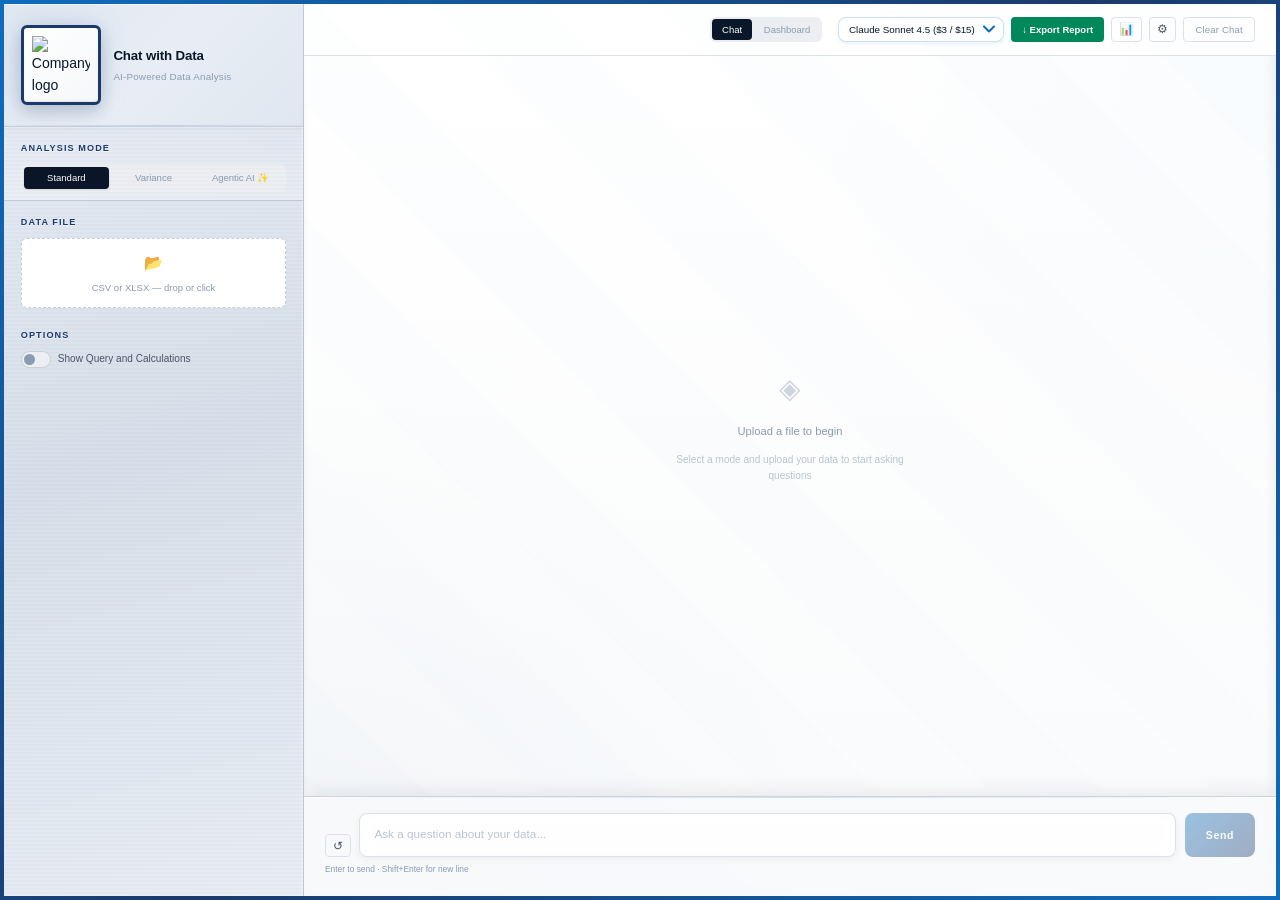
==== dotnet-app/wwwroot/index.html @ fff3686d "Increase chat font size for better readability - Chat text (questions & answers): 0.84rem → 1.0rem (" ====
<!DOCTYPE html>
<html lang="en">
<head>
  <meta charset="UTF-8"/>
  <meta name="viewport" content="width=device-width, initial-scale=1.0"/>
  <title>Chat with Data — .NET</title>
  <!-- All assets self-hosted: the browser makes NO third-party requests. -->
  <link href="/fonts/fonts.css" rel="stylesheet">
  <script src="/js/chart.umd.min.js"></script>
  <style>
    *, *::before, *::after { box-sizing: border-box; margin: 0; padding: 0; }

    :root {
      --bg:        #FFFFFF;
      --bg2:       #F5F6F8;
      --bg3:       #ECEEF2;
      --border:    #DDE1E9;
      --border2:   #C8CED8;
      --navy:      #0A1628;
      --navy-mid:  #1B3A6B;
      --navy-light:#E8EDF5;
      --silver:    #8A9BB0;
      --silver-lt: #B8C4D0;
      --text:      #0A1628;
      --text2:     #4A5568;
      --text3:     #8A9BB0;
      --success:   #00875A;
      --error:     #C0392B;
      --warn:      #D97706;
      --inter:     'Inter', sans-serif;
      --mono:      'IBM Plex Mono', monospace;
      --shadow:    0 1px 3px rgba(10,22,40,0.08), 0 1px 2px rgba(10,22,40,0.04);
      --shadow-md: 0 4px 12px rgba(10,22,40,0.10), 0 2px 4px rgba(10,22,40,0.06);
    }

    html, body {
      height: 100%;
      background:
        radial-gradient(ellipse at top, rgba(15,108,189,0.03) 0%, transparent 50%),
        radial-gradient(ellipse at bottom, rgba(27,58,107,0.04) 0%, transparent 50%),
        linear-gradient(180deg, #FAFBFC 0%, #F5F7FA 50%, #FAFBFC 100%);
      color: var(--text);
      font-family: var(--inter);
      font-size: 14px;
      line-height: 1.6;
      -webkit-font-smoothing: antialiased;
    }

    /* ── Layout ── */
    .layout {
      display: grid;
      grid-template-columns: 300px 1fr;
      height: 100vh;
      overflow: hidden;
      /* Option A: Blue gradient border */
      border: 4px solid;
      border-image: linear-gradient(135deg, #0F6CBD, #1B3A6B, #0F6CBD) 1;
      box-shadow: 0 8px 24px rgba(10,22,40,0.15), 0 0 40px rgba(15,108,189,0.08);
    }

    /* ── Sidebar ── */
    .sidebar {
      background: linear-gradient(165deg, #E8EDF5 0%, #D6DFE9 50%, #E8EDF5 100%);
      border-right: 1px solid rgba(27,58,107,0.2);
      display: flex;
      flex-direction: column;
      overflow: hidden;
      box-shadow:
        inset -1px 0 2px rgba(255,255,255,0.5),
        2px 0 8px rgba(10,22,40,0.06),
        1px 0 4px rgba(27,58,107,0.04);
      position: relative;
    }
    .sidebar::before {
      content: '';
      position: absolute;
      top: 0;
      left: 0;
      right: 0;
      bottom: 0;
      background:
        repeating-linear-gradient(
          0deg,
          transparent,
          transparent 2px,
          rgba(10,22,40,0.015) 2px,
          rgba(10,22,40,0.015) 4px
        );
      pointer-events: none;
    }

    /* Logo zone */
    .logo-zone {
      padding: 1.5rem 1.2rem;
      border-bottom: 1px solid rgba(27,58,107,0.15);
      display: flex;
      align-items: center;
      gap: 0.9rem;
      flex-shrink: 0;
      background: linear-gradient(135deg, #DFE7F0 0%, #E8EDF5 50%, #DFE7F0 100%);
      box-shadow:
        inset 0 1px 1px rgba(255,255,255,0.6),
        inset 0 -1px 2px rgba(10,22,40,0.04),
        0 1px 4px rgba(10,22,40,0.05);
      position: relative;
    }
    .logo-zone::after {
      content: '';
      position: absolute;
      bottom: 0;
      left: 0;
      right: 0;
      height: 1px;
      background: linear-gradient(90deg, transparent, rgba(15,108,189,0.15) 50%, transparent);
    }
    .logo-container {
      width: 80px;
      height: 80px;
      border-radius: 6px;
      border: 3px solid var(--navy-mid);
      background: linear-gradient(135deg, #FFFFFF 0%, #F5F7FA 100%);
      overflow: hidden;
      position: relative;
      flex-shrink: 0;
      display: flex;
      align-items: center;
      justify-content: center;
      box-shadow:
        0 6px 16px rgba(10,22,40,0.18),
        0 0 30px rgba(15,108,189,0.12),
        inset 0 1px 2px rgba(255,255,255,0.8),
        inset 0 -1px 2px rgba(10,22,40,0.1);
    }
    .logo-container img { width: 100%; height: 100%; object-fit: contain; display: block; padding: 8px; }
    .app-name { font-size: 0.95rem; font-weight: 700; color: var(--navy); letter-spacing: -0.01em; }
    .app-tagline { font-size: 0.70rem; color: var(--silver); font-weight: 500; margin-top: 0.15rem; letter-spacing: 0.02em; }

    /* Mode switcher */
    .mode-section {
      padding: 1rem 1.2rem 0.6rem;
      border-bottom: 1px solid rgba(27,58,107,0.15);
      flex-shrink: 0;
      background: linear-gradient(to bottom, transparent, rgba(255,255,255,0.3));
      box-shadow: inset 0 1px 0 rgba(255,255,255,0.4);
    }
    .section-label {
      font-size: 0.65rem;
      font-weight: 700;
      letter-spacing: 0.12em;
      text-transform: uppercase;
      color: var(--navy-mid);
      margin-bottom: 0.6rem;
      text-shadow: 0 1px 1px rgba(255,255,255,0.8);
    }
    .mode-tabs { display: flex; background: var(--bg3); border-radius: 6px; padding: 3px; gap: 2px; }
    .mode-tab { flex: 1; padding: 0.38rem 0.4rem; border: none; border-radius: 4px; background: transparent; font-family: var(--inter); font-size: 0.68rem; font-weight: 500; color: var(--silver); cursor: pointer; transition: all 0.15s; text-align: center; white-space: nowrap; }
    .mode-tab.active { background: var(--navy); color: #fff; box-shadow: var(--shadow); }
    .mode-tab:hover:not(.active) { color: var(--text2); background: var(--border); }

    /* Sidebar body */
    .sidebar-body { flex: 1; overflow-y: auto; padding: 1rem 1.2rem; }
    .sidebar-section { margin-bottom: 1.4rem; }

    /* Upload zones */
    .upload-slot { margin-bottom: 0.8rem; }
    .slot-label {
      font-size: 0.70rem;
      font-weight: 700;
      color: var(--navy);
      margin-bottom: 0.35rem;
      display: flex;
      align-items: center;
      justify-content: space-between;
      text-shadow: 0 1px 1px rgba(255,255,255,0.6);
    }
    .slot-badge { font-size: 0.6rem; font-weight: 500; padding: 0.1rem 0.45rem; border-radius: 3px; background: var(--success); color: #fff; }
    .slot-badge.empty { background: var(--bg3); color: var(--silver); }

    .upload-zone { border: 1.5px dashed var(--border2); border-radius: 6px; padding: 0.9rem; text-align: center; cursor: pointer; transition: border-color 0.2s, background 0.2s; position: relative; background: var(--bg); }
    .upload-zone:hover, .upload-zone.drag-over { border-color: var(--navy-mid); background: var(--navy-light); }
    .upload-zone input[type="file"] { position: absolute; inset: 0; opacity: 0; cursor: pointer; width: 100%; height: 100%; }
    .upload-icon { font-size: 1.1rem; margin-bottom: 0.25rem; }
    .upload-text { font-size: 0.68rem; color: var(--silver); font-weight: 500; }
    .upload-status { font-size: 0.68rem; padding: 0.3rem 0.6rem; border-radius: 4px; margin-top: 0.4rem; display: none; font-weight: 500; }
    .upload-status.ok  { color: var(--success); background: rgba(0,135,90,0.08); display: block; }
    .upload-status.err { color: var(--error);   background: rgba(192,57,43,0.08); display: block; }
    .upload-status.warn { color: var(--warn);   background: rgba(217,119,6,0.08); display: block; }

    /* Label input for variance */
    .label-input { width: 100%; border: 1px solid var(--border); border-radius: 4px; padding: 0.35rem 0.6rem; font-family: var(--inter); font-size: 0.75rem; color: var(--text); background: var(--bg); outline: none; margin-bottom: 0.4rem; transition: border-color 0.15s; }
    .label-input:focus { border-color: var(--navy-mid); }

    /* Schema preview (expandable) */
    .schema-preview { margin-bottom: 0.5rem; border: 1px solid var(--border); border-radius: 4px; background: var(--bg); }
    .schema-summary { padding: 0.5rem; cursor: pointer; font-size: 0.72rem; color: var(--text2); font-weight: 500; user-select: none; }
    .schema-summary:hover { background: var(--bg2); }
    .schema-content { padding: 0.5rem; border-top: 1px solid var(--border); font-family: var(--mono); font-size: 0.65rem; color: var(--text2); max-height: 150px; overflow-y: auto; }
    .schema-content div { padding: 0.2rem 0; }

    /* Join suggestions */
    .join-suggestion { background: var(--bg); border: 1px solid var(--border); border-radius: 6px; padding: 0.6rem; margin-bottom: 0.5rem; font-size: 0.72rem; }
    .join-suggestion-title { font-weight: 500; color: var(--text); margin-bottom: 0.3rem; }
    .join-suggestion-details { color: var(--text2); font-size: 0.68rem; margin-bottom: 0.5rem; font-family: var(--mono); }
    .join-suggestion-actions { display: flex; gap: 0.5rem; }
    .btn-accept-join, .btn-reject-join { padding: 0.3rem 0.6rem; border-radius: 4px; font-size: 0.68rem; cursor: pointer; border: 1px solid; transition: all 0.15s; }
    .btn-accept-join { background: rgba(0,135,90,0.08); color: var(--success); border-color: var(--success); }
    .btn-accept-join:hover { background: rgba(0,135,90,0.15); }
    .btn-reject-join { background: rgba(100,100,100,0.08); color: var(--text2); border-color: var(--border2); }
    .btn-reject-join:hover { background: rgba(100,100,100,0.15); }

    /* Comparison Configuration Panel */
    .comparison-config { background: var(--bg2); border: 1px solid var(--border); border-radius: 6px; padding: 0; margin-top: 0.5rem; }
    .config-header { padding: 0.7rem; cursor: pointer; font-weight: 500; user-select: none; font-size: 0.8rem; }
    .config-header:hover { background: var(--bg); }
    .config-content { padding: 0 0.7rem 0.7rem; }
    .config-section { margin-top: 0.9rem; }
    .config-label {
      font-size: 0.74rem;
      font-weight: 600;
      color: var(--navy);
      margin-bottom: 0.5rem;
      text-shadow: 0 1px 1px rgba(255,255,255,0.6);
    }
    .files-summary { font-size: 0.7rem; color: var(--text2); }
    .files-summary div { padding: 0.25rem 0; }
    .file-item { display: flex; align-items: center; gap: 0.4rem; }
    .file-item::before { content: '✓'; color: var(--success); font-weight: bold; }

    /* Mode Selector */
    .mode-selector { display: flex; flex-direction: column; gap: 0.6rem; }
    .mode-option { display: flex; align-items: flex-start; gap: 0.5rem; padding: 0.5rem; border: 1px solid var(--border); border-radius: 4px; cursor: pointer; transition: all 0.15s; }
    .mode-option:hover { background: var(--bg); border-color: var(--navy-mid); }
    .mode-option input[type="radio"] { margin-top: 0.2rem; cursor: pointer; }
    .mode-label { display: flex; flex-direction: column; gap: 0.15rem; font-size: 0.72rem; }
    .mode-label strong { color: var(--text); }
    .mode-hint { font-size: 0.65rem; color: var(--text3); font-weight: normal; }

    /* Quick Compare Buttons */
    .quick-compare-buttons { display: flex; flex-wrap: wrap; gap: 0.4rem; }
    .btn-quick-compare { padding: 0.4rem 0.7rem; font-size: 0.68rem; background: var(--bg); border: 1px solid var(--border); border-radius: 4px; cursor: pointer; transition: all 0.15s; color: var(--text2); }
    .btn-quick-compare:hover { background: var(--navy-light); border-color: var(--navy-mid); color: var(--navy); }

    /* Active Joins List */
    .active-joins-list { font-size: 0.7rem; }
    .active-join-item { display: flex; align-items: center; justify-content: space-between; padding: 0.4rem 0.6rem; background: var(--bg); border: 1px solid var(--border); border-radius: 4px; margin-bottom: 0.4rem; font-family: var(--mono); }
    .join-text { color: var(--text2); flex: 1; }
    .btn-remove-join { padding: 0.2rem 0.5rem; font-size: 0.65rem; background: transparent; border: 1px solid var(--border2); border-radius: 3px; cursor: pointer; color: var(--text3); transition: all 0.15s; }
    .btn-remove-join:hover { background: rgba(255,80,80,0.1); border-color: #ff5050; color: #ff5050; }

    /* Schema pills */
    #schema-list, .schema-list { display: flex; flex-wrap: wrap; gap: 0.25rem; }
    .pill { font-family: var(--mono); font-size: 0.6rem; background: var(--bg); border: 1px solid var(--border); border-radius: 3px; padding: 0.12rem 0.45rem; color: var(--text2); }
    .pill em { color: var(--navy-mid); font-style: normal; font-weight: 500; }

    /* Preview table */
    .preview-wrap { overflow-x: auto; border: 1px solid var(--border); border-radius: 6px; max-height: 140px; overflow-y: auto; background: var(--bg); box-shadow: var(--shadow); }
    .preview-wrap table { width: 100%; border-collapse: collapse; font-family: var(--mono); font-size: 0.6rem; }
    .preview-wrap th { background: var(--navy); color: #fff; padding: 0.3rem 0.6rem; text-align: left; white-space: nowrap; position: sticky; top: 0; font-weight: 500; letter-spacing: 0.04em; }
    .preview-wrap td { padding: 0.25rem 0.6rem; border-bottom: 1px solid var(--border); color: var(--text2); white-space: nowrap; max-width: 110px; overflow: hidden; text-overflow: ellipsis; }
    .preview-wrap tr:nth-child(even) td { background: var(--bg2); }
    .preview-wrap tr:last-child td { border-bottom: none; }

    /* Options */
    .debug-toggle { display: flex; align-items: center; gap: 0.5rem; cursor: pointer; font-size: 0.72rem; color: var(--text2); user-select: none; font-weight: 500; }
    .toggle-track { width: 30px; height: 17px; background: var(--bg3); border: 1px solid var(--border2); border-radius: 9px; position: relative; transition: background 0.2s, border-color 0.2s; flex-shrink: 0; }
    .toggle-track.on { background: var(--navy); border-color: var(--navy); }
    .toggle-knob { width: 11px; height: 11px; background: var(--silver); border-radius: 50%; position: absolute; top: 2px; left: 2px; transition: left 0.2s, background 0.2s; }
    .toggle-track.on .toggle-knob { left: 15px; background: #fff; }

    /* ── Main ── */
    .main {
      display: flex;
      flex-direction: column;
      overflow: hidden;
      background:
        radial-gradient(circle at top right, rgba(15,108,189,0.02) 0%, transparent 40%),
        radial-gradient(circle at bottom left, rgba(27,58,107,0.03) 0%, transparent 40%),
        linear-gradient(180deg, #FFFFFF 0%, #FAFBFC 100%);
      box-shadow: inset -3px 0 12px rgba(10,22,40,0.06);
      position: relative;
    }

    /* Make main positioning context for agentic body */
    .main {
      position: relative;
    }
    .main::before {
      content: '';
      position: absolute;
      top: 0;
      left: 0;
      right: 0;
      bottom: 0;
      background:
        repeating-linear-gradient(
          45deg,
          transparent,
          transparent 80px,
          rgba(15,108,189,0.008) 80px,
          rgba(15,108,189,0.008) 160px
        );
      pointer-events: none;
    }

    .main-header { padding: 0.9rem 1.5rem; border-bottom: 1px solid var(--border); display: flex; align-items: center; justify-content: space-between; flex-shrink: 0; background: var(--bg); }
    .header-left { display: flex; align-items: center; gap: 0.8rem; }
    .main-title { font-size: 0.78rem; font-weight: 600; color: var(--text); }
    .mode-badge { font-size: 0.6rem; font-weight: 600; padding: 0.18rem 0.6rem; border-radius: 3px; text-transform: uppercase; letter-spacing: 0.08em; background: var(--navy); color: #fff; }
    .live-badge { font-size: 0.6rem; font-weight: 700; padding: 0.18rem 0.6rem; border-radius: 3px; letter-spacing: 0.05em; background: linear-gradient(90deg, #0F6CBD, #00BCF2); color: #fff; white-space: nowrap; }
    .model-badge { font-size: 0.6rem; font-weight: 600; padding: 0.18rem 0.6rem; border-radius: 3px; letter-spacing: 0.05em; background: #6B4C9A; color: #fff; white-space: nowrap; }
    .mode-badge.variance  { background: var(--navy-mid); }
    .mode-badge.msproject { background: #1a4a3a; }

    .header-actions { display: flex; gap: 0.5rem; }
    .btn-ghost { font-family: var(--inter); font-size: 0.68rem; font-weight: 500; color: var(--text3); background: none; border: 1px solid var(--border); border-radius: 4px; padding: 0.3rem 0.8rem; cursor: pointer; transition: all 0.15s; letter-spacing: 0.02em; }
    .btn-ghost:hover { color: var(--text); border-color: var(--border2); background: var(--bg2); }

    /* Chat */
    .chat-body { flex: 1; overflow-y: auto; padding: 1.5rem; display: flex; flex-direction: column; gap: 1.2rem; }

    .empty-state { flex: 1; display: flex; flex-direction: column; align-items: center; justify-content: center; color: var(--silver); gap: 0.8rem; text-align: center; }
    .empty-icon { font-size: 2rem; opacity: 0.4; }
    .empty-text { font-size: 0.8rem; font-weight: 500; color: var(--silver); }
    .empty-sub  { font-size: 0.72rem; color: var(--silver-lt); max-width: 260px; }

    /* Messages */
    .msg { max-width: 780px; width: 100%; }
    .msg-user      { align-self: flex-end; }
    .msg-assistant { align-self: flex-start; }

    .msg-label { font-size: 0.6rem; font-weight: 600; letter-spacing: 0.1em; text-transform: uppercase; margin-bottom: 0.3rem; }
    .msg-user .msg-label      { color: var(--silver); text-align: right; }
    .msg-assistant .msg-label { color: var(--navy-mid); }
    .mode-badge { margin-left: 0.5rem; padding: 0.1rem 0.45rem; border-radius: 8px; background: var(--bg); border: 1px solid var(--border); color: var(--silver); font-weight: 500; letter-spacing: 0; text-transform: none; }

    .msg-bubble { padding: 0.9rem 1.1rem; font-size: 1.0rem; line-height: 1.75; border-radius: 8px; }
    .msg-user .msg-bubble      { background: var(--navy); color: #fff; border-radius: 8px 8px 2px 8px; box-shadow: var(--shadow); text-align: right; }
    .msg-assistant .msg-bubble { background: var(--bg); border: 1px solid var(--border); border-left: 3px solid var(--navy); border-radius: 2px 8px 8px 8px; color: var(--text); box-shadow: var(--shadow); }

    /* Markdown table wrapper (for horizontal scroll) */
    .msg-assistant .msg-bubble .table-wrapper { overflow-x: auto; margin-top: 0.7rem; border: 1px solid var(--border); border-radius: 4px; }

    /* Markdown table */
    .msg-assistant .msg-bubble table { border-collapse: collapse; margin-top: 0; font-family: var(--mono); font-size: 0.85rem; width: 100%; border-radius: 4px; overflow: hidden; }
    .msg-assistant .msg-bubble th { background: var(--navy); color: #fff; padding: 0.35rem 0.75rem; text-align: left; font-weight: 600; letter-spacing: 0.04em; }
    .msg-assistant .msg-bubble td { padding: 0.3rem 0.75rem; border-bottom: 1px solid var(--border); color: var(--text2); }
    .msg-assistant .msg-bubble tr:nth-child(even) td { background: var(--bg2); }
    .msg-assistant .msg-bubble tr:last-child td { border-bottom: none; }

    /* Chart container */
    .chart-container { margin-top: 1rem; padding: 1rem; background: var(--bg2); border: 1px solid var(--border); border-radius: 6px; position: relative; }
    .chart-title { font-size: 0.75rem; font-weight: 600; color: var(--navy); margin-bottom: 0.75rem; }
    .chart-canvas-wrap { position: relative; height: 220px; }
    .chart-actions { display: flex; justify-content: flex-end; margin-top: 0.6rem; }
    .btn-export { font-family: var(--inter); font-size: 0.62rem; font-weight: 500; color: var(--silver); background: none; border: 1px solid var(--border); border-radius: 3px; padding: 0.2rem 0.65rem; cursor: pointer; transition: all 0.15s; letter-spacing: 0.04em; }
    .btn-export:hover { color: var(--navy); border-color: var(--navy); }

    /* Excel export */
    .export-actions { display: flex; justify-content: flex-end; margin-top: 0.8rem; padding-top: 0.8rem; border-top: 1px solid var(--border); }
    .btn-export-excel { font-family: var(--inter); font-size: 0.62rem; font-weight: 600; color: #fff; background: #1b7f37; border: none; border-radius: 3px; padding: 0.3rem 0.8rem; cursor: pointer; transition: all 0.15s; letter-spacing: 0.04em; }
    .btn-export-excel:hover { background: #156b2f; box-shadow: 0 2px 4px rgba(27,127,55,0.2); }

    /* Debug export */
    .btn-export-debug { font-family: var(--inter); font-size: 0.62rem; font-weight: 600; color: #fff; background: #2563eb; border: none; border-radius: 3px; padding: 0.3rem 0.8rem; cursor: pointer; transition: all 0.15s; letter-spacing: 0.04em; }
    .btn-export-debug:hover { background: #1d4ed8; box-shadow: 0 2px 4px rgba(37,99,235,0.2); }

    /* Debug */
    .debug-block { margin-top: 0.6rem; border: 1px solid var(--border); border-radius: 4px; overflow: hidden; }
    .debug-summary { font-family: var(--mono); font-size: 0.62rem; color: var(--silver); padding: 0.3rem 0.7rem; cursor: pointer; background: var(--bg2); letter-spacing: 0.06em; text-transform: uppercase; list-style: none; user-select: none; font-weight: 500; }
    .debug-summary:hover { color: var(--text2); }
    .debug-content { padding: 0.7rem; display: flex; flex-direction: column; gap: 0.5rem; background: var(--bg); }
    .debug-item-label { font-family: var(--mono); font-size: 0.58rem; color: var(--navy-mid); letter-spacing: 0.1em; text-transform: uppercase; margin-bottom: 0.15rem; font-weight: 600; }
    .debug-code { font-family: var(--mono); font-size: 0.68rem; color: var(--text2); white-space: pre-wrap; background: var(--bg2); border: 1px solid var(--border); border-radius: 3px; padding: 0.5rem 0.7rem; }

    /* Thinking */
    .thinking { align-self: flex-start; display: flex; align-items: center; gap: 0.5rem; padding: 0.6rem 1rem; background: var(--bg); border: 1px solid var(--border); border-left: 3px solid var(--navy); border-radius: 2px 6px 6px 6px; font-size: 0.72rem; color: var(--silver); font-weight: 500; box-shadow: var(--shadow); }
    .dot { width: 5px; height: 5px; border-radius: 50%; background: var(--navy); opacity: 0.3; animation: pulse 1.2s ease-in-out infinite; }
    .dot:nth-child(2) { animation-delay: 0.2s; }
    .dot:nth-child(3) { animation-delay: 0.4s; }
    @keyframes pulse { 0%,80%,100% { opacity: 0.2; transform: scale(0.8); } 40% { opacity: 0.8; transform: scale(1); } }

    /* Input - Option 2: Glass Panel */
    .input-area {
      flex-shrink: 0;
      padding: 1.2rem 1.5rem 1.4rem;
      border-top: 1px solid rgba(27,58,107,0.2);
      background: rgba(248,250,252,0.85);
      backdrop-filter: blur(10px);
      box-shadow:
        0 -4px 20px rgba(10,22,40,0.08),
        inset 0 1px 1px rgba(255,255,255,0.8);
      position: relative;
    }
    .input-area::before {
      content: '';
      position: absolute;
      top: 0;
      left: 0;
      right: 0;
      height: 1px;
      background: linear-gradient(90deg, transparent, rgba(15,108,189,0.2) 50%, transparent);
    }
    .input-row { display: flex; gap: 0.6rem; align-items: flex-end; }
    textarea {
      flex: 1;
      background: rgba(255,255,255,0.9);
      border: 1.5px solid rgba(27,58,107,0.15);
      border-radius: 8px;
      color: var(--text);
      font-family: var(--inter);
      font-size: 0.84rem;
      padding: 0.75rem 1rem;
      resize: none;
      outline: none;
      transition: all 0.2s;
      line-height: 1.5;
      min-height: 44px;
      max-height: 120px;
      width: 100%;
      box-shadow:
        0 2px 8px rgba(10,22,40,0.06),
        inset 0 1px 2px rgba(255,255,255,0.8);
      backdrop-filter: blur(8px);
    }
    textarea:focus {
      border-color: rgba(15,108,189,0.4);
      background: rgba(255,255,255,0.95);
      box-shadow:
        0 4px 16px rgba(15,108,189,0.12),
        0 0 0 3px rgba(15,108,189,0.08),
        inset 0 1px 2px rgba(255,255,255,0.9);
    }
    textarea::placeholder { color: var(--silver-lt); }
    .send-btn {
      background: linear-gradient(135deg, #0F6CBD 0%, #1B3A6B 100%);
      color: #fff;
      border: none;
      border-radius: 8px;
      font-family: var(--inter);
      font-size: 0.75rem;
      font-weight: 600;
      letter-spacing: 0.06em;
      padding: 0 1.5rem;
      height: 44px;
      cursor: pointer;
      transition: all 0.2s;
      white-space: nowrap;
      flex-shrink: 0;
      box-shadow:
        0 4px 12px rgba(15,108,189,0.25),
        inset 0 1px 1px rgba(255,255,255,0.2);
    }
    .send-btn:hover {
      background: linear-gradient(135deg, #1B87E5 0%, #0F6CBD 100%);
      box-shadow:
        0 6px 16px rgba(15,108,189,0.35),
        0 0 20px rgba(15,108,189,0.15),
        inset 0 1px 1px rgba(255,255,255,0.3);
      transform: translateY(-1px);
    }
    .send-btn:disabled { opacity: 0.4; cursor: not-allowed; box-shadow: none; transform: none; }
    .input-hint { font-size: 0.6rem; color: var(--silver); margin-top: 0.4rem; font-weight: 400; }

    /* Monte Carlo slider */
    .mc-slider { width: 100%; accent-color: var(--navy); margin: 0.2rem 0 0.5rem; }
    .mc-label  { font-family: var(--mono); font-size: 0.68rem; color: var(--text2);
                 display: flex; justify-content: space-between; margin-bottom: 0.15rem; }
    .mc-label span { color: var(--navy); font-weight: 600; }
    .narrative-badge { font-size: 0.6rem; color: var(--silver); font-style: italic; margin-left: 0.3rem; }

    /* IMS Health Check */
    .ims-results-table { width: 100%; border-collapse: collapse; font-size: 0.72rem; margin-top: 0.8rem; }
    .ims-results-table th { background: var(--navy); color: #fff; padding: 0.4rem 0.6rem; text-align: left; font-size: 0.65rem; letter-spacing: 0.06em; text-transform: uppercase; position: sticky; top: 0; }
    .ims-results-table td { padding: 0.35rem 0.6rem; border-bottom: 1px solid var(--border); color: var(--text2); vertical-align: top; }
    .ims-results-table tr:hover td { background: var(--navy-light); }
    .ims-status-badge { display: inline-block; font-size: 0.6rem; font-weight: 700; padding: 0.15rem 0.5rem; border-radius: 3px; letter-spacing: 0.06em; color: #fff; }
    .ims-status-PASS   { background: var(--success); }
    .ims-status-FAIL   { background: var(--error); }
    .ims-status-WARN   { background: var(--warn); }
    .ims-status-NA     { background: var(--silver); }
    .ims-status-MANUAL { background: var(--navy-mid); }
    .ims-status-FUTURE { background: var(--border2); color: var(--text); }
    .ims-summary-row { display: flex; gap: 0.5rem; flex-wrap: wrap; margin-bottom: 0.8rem; }
    .ims-summary-card { flex: 1; min-width: 60px; background: var(--bg2); border: 1px solid var(--border); border-radius: 4px; padding: 0.5rem 0.6rem; text-align: center; }
    .ims-summary-card .val { font-size: 1.4rem; font-weight: 700; color: var(--navy); font-family: var(--mono); }
    .ims-summary-card .lbl { font-size: 0.58rem; color: var(--silver); text-transform: uppercase; letter-spacing: 0.08em; }
    .ims-summary-card.fail .val { color: var(--error); }
    .ims-summary-card.pass .val { color: var(--success); }
    .ims-summary-card.warn .val { color: var(--warn); }
    .ims-results-wrap { max-height: 55vh; overflow-y: auto; border: 1px solid var(--border); border-radius: 6px; }
    .ims-run-area { background: var(--bg2); border: 1px solid var(--border); border-radius: 6px; padding: 1rem; margin-top: 0.5rem; }
    .mode-badge.ims { background: #2d4a7a; }

    /* Scrollbar */
    ::-webkit-scrollbar { width: 5px; height: 5px; }
    ::-webkit-scrollbar-track { background: transparent; }
    ::-webkit-scrollbar-thumb { background: var(--border2); border-radius: 3px; }
    ::-webkit-scrollbar-thumb:hover { background: var(--silver-lt); }

    /* Mode panels */
    .mode-panel { display: none; }
    .mode-panel.active { display: block; }

    /* Agentic AI Panel */
    .agentic-container {
      display: flex;
      flex-direction: column;
      align-items: center;
      justify-content: center;
      width: 100%;
      height: 100%;
      padding: 3rem;
      background:
        radial-gradient(circle at top, rgba(15,108,189,0.03) 0%, transparent 50%),
        radial-gradient(circle at bottom, rgba(27,58,107,0.03) 0%, transparent 50%),
        linear-gradient(180deg, #FAFBFC 0%, #FFFFFF 100%);
    }

    .agentic-greeting {
      font-family: 'Playfair Display', 'Georgia', serif;
      font-size: 2.5rem;
      font-weight: 400;
      font-style: italic;
      color: var(--navy);
      text-align: center;
      margin-bottom: 3rem;
      line-height: 1.4;
      max-width: 700px;
    }

    .agentic-badge {
      display: inline-flex;
      align-items: center;
      gap: 0.5rem;
      font-size: 0.75rem;
      font-weight: 600;
      color: var(--ga-gray, #6C7A89);
      background: rgba(255,193,7,0.1);
      border: 1px solid rgba(255,193,7,0.3);
      padding: 0.5rem 1rem;
      border-radius: 20px;
      margin-bottom: 2rem;
      text-transform: uppercase;
      letter-spacing: 0.5px;
    }

    .agentic-input-wrapper {
      width: 100%;
      max-width: 700px;
      position: relative;
    }

    .agentic-input-area {
      display: flex;
      gap: 0.8rem;
      align-items: flex-end;
      background: rgba(255,255,255,0.9);
      padding: 1.2rem;
      border-radius: 12px;
      border: 2px solid rgba(27,58,107,0.15);
      box-shadow:
        0 4px 16px rgba(10,22,40,0.08),
        inset 0 1px 2px rgba(255,255,255,0.8);
      transition: all 0.3s;
    }

    .agentic-input-area:focus-within {
      border-color: rgba(15,108,189,0.4);
      box-shadow:
        0 6px 24px rgba(15,108,189,0.12),
        0 0 0 3px rgba(15,108,189,0.08),
        inset 0 1px 2px rgba(255,255,255,0.9);
    }

    .agentic-textarea {
      flex: 1;
      background: transparent;
      border: none;
      color: var(--text);
      font-family: var(--inter);
      font-size: 1rem;
      padding: 0;
      resize: none;
      outline: none;
      line-height: 1.5;
      min-height: 24px;
      max-height: 120px;
    }

    .agentic-textarea::placeholder {
      color: var(--silver-lt);
    }

    .agentic-textarea:disabled {
      cursor: not-allowed;
      opacity: 0.6;
    }

    .agentic-send-btn {
      background: linear-gradient(135deg, #0F6CBD 0%, #1B3A6B 100%);
      color: white;
      border: none;
      border-radius: 8px;
      padding: 0.6rem 1.5rem;
      font-family: var(--inter);
      font-size: 0.85rem;
      font-weight: 600;
      cursor: pointer;
      transition: all 0.2s;
      white-space: nowrap;
      box-shadow: 0 4px 12px rgba(15,108,189,0.25);
    }

    .agentic-send-btn:hover:not(:disabled) {
      background: linear-gradient(135deg, #1B87E5 0%, #0F6CBD 100%);
      box-shadow: 0 6px 16px rgba(15,108,189,0.35);
      transform: translateY(-1px);
    }

    .agentic-send-btn:disabled {
      opacity: 0.5;
      cursor: not-allowed;
      transform: none;
    }

    .agentic-info {
      text-align: center;
      margin-top: 2rem;
      font-size: 0.85rem;
      color: var(--silver);
    }

    /* Adjust layout when agentic is active */
    .layout.agentic-active {
      grid-template-columns: 300px 1fr;
    }

    /* Hide only sidebar body (upload sections), keep logo and tabs */
    .layout.agentic-active .sidebar-body {
      display: none;
    }

    /* Agentic body takes full main area */
    .agentic-body {
      position: absolute;
      top: 0;
      left: 0;
      right: 0;
      bottom: 0;
      z-index: 10;
    }

    /* Sheet selector modal */
    .modal-overlay { position: fixed; inset: 0; background: rgba(10,22,40,0.4); display: none; align-items: center; justify-content: center; z-index: 100; }
    .modal-overlay.open { display: flex; }
    .modal { background: var(--bg); border: 1px solid var(--border); border-radius: 8px; padding: 1.5rem; min-width: 300px; box-shadow: var(--shadow-md); }
    .modal-title { font-size: 0.9rem; font-weight: 600; color: var(--navy); margin-bottom: 0.4rem; }
    .modal-sub { font-size: 0.72rem; color: var(--silver); margin-bottom: 1rem; }
    .sheet-btn { display: block; width: 100%; text-align: left; padding: 0.55rem 0.8rem; border: 1px solid var(--border); border-radius: 4px; background: var(--bg2); font-family: var(--inter); font-size: 0.78rem; color: var(--text); cursor: pointer; margin-bottom: 0.4rem; transition: all 0.15s; }
    .sheet-btn:hover { border-color: var(--navy); background: var(--navy-light); }
    .modal-cancel { font-size: 0.7rem; color: var(--silver); cursor: pointer; text-align: center; margin-top: 0.5rem; display: block; }
    .modal-cancel:hover { color: var(--text2); }

    /* ── v2 additions ─────────────────────────────────────────────────────── */
    /* Suggested question chips */
    .chips-bar { display: flex; flex-wrap: wrap; gap: 0.4rem; padding: 0.2rem 0 0.6rem; }
    .chip { font-family: var(--inter); font-size: 0.68rem; font-weight: 500; padding: 0.32rem 0.75rem; border-radius: 20px; border: 1px solid var(--border2); background: var(--bg); color: var(--text2); cursor: pointer; transition: all 0.12s; }
    .chip:hover { border-color: var(--navy); color: var(--navy); background: var(--navy-light); }

    /* Anomaly nudge */
    .nudge { display: flex; gap: 0.5rem; align-items: flex-start; background: #FDF6EC; border: 1px solid #F3D6B3; border-radius: 6px; padding: 0.55rem 0.75rem; font-size: 0.7rem; color: #8a5a10; margin-bottom: 0.7rem; }
    .nudge .nudge-x { margin-left: auto; cursor: pointer; color: #b98a3e; font-weight: 700; background: none; border: none; font-size: 0.8rem; }

    /* Data profile card */
    .profile-card { background: var(--bg2); border: 1px solid var(--border); border-radius: 6px; padding: 0.6rem 0.7rem; font-size: 0.68rem; color: var(--text2); line-height: 1.75; }
    .profile-card b { color: var(--text); font-weight: 600; }
    .slot-hint { font-size: 0.62rem; color: var(--silver); margin-top: 0.2rem; }

    /* Message action icons + refine buttons */
    .msg-actions { display: flex; gap: 0.55rem; margin-top: 0.45rem; }
    .msg-actions button { background: none; border: none; cursor: pointer; font-size: 0.66rem; color: var(--silver); font-family: var(--inter); padding: 0; transition: color 0.12s; }
    .msg-actions button:hover { color: var(--navy); }
    .msg-actions button.pinned { color: #D97706; }
    .btn-mini { font-family: var(--inter); font-size: 0.62rem; font-weight: 500; color: var(--text2); background: var(--bg2); border: 1px solid var(--border); border-radius: 4px; padding: 0.22rem 0.6rem; cursor: pointer; transition: all 0.12s; }
    .btn-mini:hover { border-color: var(--navy); color: var(--navy); }

    /* Chart type switcher */
    .chart-type-btns { display: inline-flex; gap: 2px; background: var(--bg2); border: 1px solid var(--border); border-radius: 4px; padding: 2px; margin-right: 0.4rem; }
    .chart-type-btns button { border: none; background: transparent; font-size: 0.62rem; padding: 0.15rem 0.5rem; cursor: pointer; color: var(--silver); border-radius: 3px; font-family: var(--inter); }
    .chart-type-btns button.active { background: var(--navy); color: #fff; }

    /* Header view tabs + buttons */
    .view-tabs { display: flex; gap: 2px; background: var(--bg3); border-radius: 6px; padding: 2px; margin-right: 0.6rem; }
    .view-tab { border: none; border-radius: 4px; background: transparent; font-family: var(--inter); font-size: 0.68rem; font-weight: 500; color: var(--silver); cursor: pointer; padding: 0.3rem 0.7rem; }
    .view-tab.active { background: var(--navy); color: #fff; }
    .btn-header { font-family: var(--inter); font-size: 0.68rem; font-weight: 600; color: #fff; background: var(--success); border: none; border-radius: 4px; padding: 0.4rem 0.8rem; cursor: pointer; }
    .btn-header:hover { filter: brightness(1.08); }
    .icon-btn { background: none; border: 1px solid var(--border); border-radius: 4px; cursor: pointer; font-size: 0.85rem; padding: 0.25rem 0.5rem; color: var(--text2); transition: all 0.12s; }
    .icon-btn:hover { border-color: var(--navy); color: var(--navy); }

    /* Model selector - Modern design */
    .model-select {
      font-family: var(--inter);
      font-size: 0.7rem;
      font-weight: 500;
      background: linear-gradient(135deg, rgba(15,108,189,0.08) 0%, rgba(27,58,107,0.08) 100%);
      color: var(--navy);
      border: 1.5px solid rgba(15,108,189,0.2);
      border-radius: 8px;
      padding: 0.45rem 0.75rem;
      padding-right: 2rem;
      cursor: pointer;
      max-width: 200px;
      appearance: none;
      background-image: url("data:image/svg+xml,%3Csvg width='12' height='8' viewBox='0 0 12 8' fill='none' xmlns='http://www.w3.org/2000/svg'%3E%3Cpath d='M1 1.5L6 6.5L11 1.5' stroke='%230F6CBD' stroke-width='2' stroke-linecap='round' stroke-linejoin='round'/%3E%3C/svg%3E");
      background-repeat: no-repeat;
      background-position: right 0.6rem center;
      transition: all 0.2s ease;
      box-shadow: 0 2px 4px rgba(15,108,189,0.08);
    }
    .model-select:hover {
      border-color: var(--navy);
      background: linear-gradient(135deg, rgba(15,108,189,0.12) 0%, rgba(27,58,107,0.12) 100%);
      box-shadow: 0 4px 8px rgba(15,108,189,0.12);
      transform: translateY(-1px);
    }
    .model-select:focus {
      outline: none;
      border-color: var(--navy);
      box-shadow: 0 0 0 3px rgba(15,108,189,0.1);
    }
    .model-select option {
      background: var(--bg);
      color: var(--text);
      padding: 0.5rem;
      font-weight: 500;
    }

    /* Dashboard */
    .dash-body { flex: 1; overflow-y: auto; padding: 1.2rem 1.6rem; display: none; }
    .dash-grid { display: grid; grid-template-columns: repeat(auto-fill, minmax(480px, 1fr)); gap: 0.9rem; }
    .dash-card { background: var(--bg); border: 1px solid var(--border); border-radius: 8px; padding: 0.9rem; display: flex; flex-direction: column; box-shadow: var(--shadow); }
    .dash-q { font-size: 0.72rem; font-weight: 600; color: var(--text); line-height: 1.4; display: flex; gap: 0.4rem; }
    .dash-q .unpin { margin-left: auto; background: none; border: none; cursor: pointer; color: #D97706; font-size: 0.8rem; }
    .dash-a { font-size: 0.68rem; color: var(--text2); margin-top: 0.4rem; line-height: 1.5; max-height: 5.5em; overflow: hidden; }
    .dash-chart { position: relative; height: 300px; margin-top: 0.5rem; }
    .dash-foot { font-size: 0.6rem; color: var(--silver); margin-top: auto; padding-top: 0.55rem; border-top: 1px solid var(--border); }
    .dash-empty { text-align: center; color: var(--silver); font-size: 0.75rem; padding: 3rem 1rem; }

    /* History popover */
    .hist-wrap { position: relative; }
    .hist-pop { position: absolute; bottom: 110%; left: 0; min-width: 260px; max-width: 380px; background: var(--bg); border: 1px solid var(--border2); border-radius: 6px; box-shadow: var(--shadow-md); padding: 0.35rem; display: none; z-index: 60; }
    .hist-pop.open { display: block; }
    .hist-item { font-size: 0.68rem; color: var(--text2); padding: 0.35rem 0.55rem; border-radius: 4px; cursor: pointer; white-space: nowrap; overflow: hidden; text-overflow: ellipsis; }
    .hist-item:hover { background: var(--navy-light); color: var(--navy); }
    .hist-none { font-size: 0.66rem; color: var(--silver); padding: 0.4rem 0.55rem; }

    /* ── Rollout batch: onboarding / settings / usage / admin modals ───────── */
    .modal-lg { min-width: 520px; max-width: 760px; width: 92%; max-height: 90vh; overflow-y: auto; }
    .steps-box { background: var(--bg2); border-left: 3px solid var(--navy); border-radius: 0 6px 6px 0; padding: 0.8rem 1rem; margin: 0.8rem 0; font-size: 0.78rem; }
    .steps-box ol { margin: 0.4rem 0 0 1.1rem; line-height: 1.9; color: var(--text2); }
    .steps-box a { color: var(--navy-mid); font-weight: 600; }
    .key-input { width: 100%; padding: 0.6rem 0.8rem; border: 1.5px solid var(--border2); border-radius: 6px; font-family: var(--mono); font-size: 0.78rem; background: var(--bg); color: var(--text); }
    /* Onboarding wizard (Apple-style walkthrough) */
    .onboard { width: min(560px, 86vw); text-align: center; }
    .onboard-dots { display: flex; justify-content: center; gap: 0.45rem; margin-bottom: 1.1rem; }
    .onboard-dot { width: 8px; height: 8px; border-radius: 50%; background: var(--border2); transition: background 0.2s, transform 0.2s; }
    .onboard-dot.active { background: var(--navy-mid); transform: scale(1.25); }
    .onboard-dot.done { background: var(--navy-light); }
    .onboard-title { font-size: 1.35rem; font-weight: 700; color: var(--navy); letter-spacing: -0.01em; margin-bottom: 0.6rem; }
    html[data-theme="dark"] .onboard-title { color: var(--text); }
    .onboard-text { font-size: 0.86rem; line-height: 1.65; color: var(--text2); max-width: 44ch; margin: 0 auto 1.1rem; }
    .onboard-img { max-width: 100%; border: 1px solid var(--border); border-radius: 8px; box-shadow: var(--shadow-md); margin-bottom: 1.1rem; }
    .onboard-nav { display: flex; align-items: center; justify-content: space-between; margin-top: 0.4rem; }
    .onboard-skip { font-size: 0.72rem; color: var(--silver); text-decoration: none; display: inline-block; margin-top: 0.9rem; cursor: pointer; }
    .onboard-skip:hover { color: var(--navy-mid); text-decoration: underline; }
    .onboard-portal-btn { display: inline-block; text-decoration: none; margin-bottom: 1.1rem; }
    .key-input:focus { outline: none; border-color: var(--navy); }
    .key-error { color: var(--error); font-size: 0.72rem; margin-top: 0.5rem; display: none; }
    .btn-primary-sm { font-family: var(--inter); font-size: 0.74rem; font-weight: 600; color: #fff; background: var(--navy); border: none; border-radius: 6px; padding: 0.55rem 1.2rem; cursor: pointer; }
    .btn-primary-sm:disabled { opacity: 0.6; cursor: default; }
    .btn-plain-sm { font-family: var(--inter); font-size: 0.74rem; font-weight: 500; color: var(--text2); background: var(--bg3); border: none; border-radius: 6px; padding: 0.55rem 1.1rem; cursor: pointer; }
    .stat-grid { display: grid; grid-template-columns: repeat(auto-fit, minmax(130px, 1fr)); gap: 0.6rem; margin: 0.9rem 0; }
    .stat-card { background: var(--bg2); border: 1px solid var(--border); border-radius: 6px; padding: 0.7rem 0.5rem; text-align: center; }
    .stat-card .val { font-family: var(--mono); font-size: 1.25rem; font-weight: 700; color: var(--navy-mid); }
    .stat-card .lbl { font-size: 0.6rem; color: var(--silver); text-transform: uppercase; letter-spacing: 0.07em; margin-top: 0.2rem; }
    .mini-table { width: 100%; border-collapse: collapse; font-size: 0.72rem; margin-top: 0.5rem; }
    .mini-table th { text-align: left; font-size: 0.62rem; text-transform: uppercase; letter-spacing: 0.06em; color: var(--silver); border-bottom: 2px solid var(--border2); padding: 0.35rem 0.5rem; }
    .mini-table td { padding: 0.35rem 0.5rem; border-bottom: 1px solid var(--border); color: var(--text2); }
    .mini-table td.num { text-align: right; font-family: var(--mono); }
    .model-opt { display: flex; align-items: center; gap: 0.6rem; padding: 0.55rem 0.8rem; border: 1px solid var(--border); border-radius: 6px; margin-bottom: 0.4rem; cursor: pointer; font-size: 0.78rem; color: var(--text); background: var(--bg2); }
    .model-opt:hover { border-color: var(--navy); background: var(--navy-light); }
    .model-badge { background: var(--navy-light); color: var(--navy-mid); border: 1px solid var(--border); border-radius: 4px; padding: 0.2rem 0.6rem; font-size: 0.66rem; font-family: var(--mono); }

    /* ── Dark mode ─────────────────────────────────────────────────────────── */
    html[data-theme="dark"] {
      --bg:        #121A26;
      --bg2:       #0D141E;
      --bg3:       #1B2634;
      --border:    #263346;
      --border2:   #38485F;
      --navy:      #3D65A8;
      --navy-mid:  #6E93CC;
      --navy-light:#1C2A3E;
      --silver:    #7C8AA0;
      --silver-lt: #5A6A80;
      --text:      #E6EBF2;
      --text2:     #B9C3D2;
      --text3:     #7C8AA0;
      --shadow:    0 1px 3px rgba(0,0,0,0.4);
      --shadow-md: 0 4px 12px rgba(0,0,0,0.5);
    }
    html[data-theme="dark"] .app-name, html[data-theme="dark"] .main-title, html[data-theme="dark"] .modal-title { color: var(--text); }
    html[data-theme="dark"] .nudge { background: #2A2314; border-color: #4A3B1C; color: #D9A94E; }
    html[data-theme="dark"] .nudge .nudge-x { color: #A98A4E; }
    html[data-theme="dark"] .logo-container { background: #E8EDF5; }
  </style>
</head>
<body>
<div class="layout">

  <!-- ── Sidebar ── -->
  <aside class="sidebar">

    <!-- Logo + App name -->
    <div class="logo-zone">
      <div class="logo-container">
        <img src="/images/ga_logo.png" alt="Company logo"/>
      </div>
      <div>
        <div class="app-name">Chat with Data</div>
        <div class="app-tagline">AI-Powered Data Analysis</div>
      </div>
    </div>

    <!-- Mode switcher -->
    <div class="mode-section">
      <div class="section-label">Analysis Mode</div>
      <div class="mode-tabs">
        <button class="mode-tab active" data-mode="standard"  onclick="switchMode('standard')" title="Analyze a single dataset with questions and answers">Standard</button>
        <button class="mode-tab"        data-mode="variance"  onclick="switchMode('variance')" title="Compare two datasets to find differences and variances">Variance</button>
        <button class="mode-tab"        data-mode="agentic"   onclick="switchMode('agentic')" title="AI Agent for Power BI semantic models">Agentic AI ✨</button>
      </div>
    </div>

    <!-- Sidebar panels -->
    <div class="sidebar-body">

      <!-- Standard mode -->
      <div class="mode-panel active" id="panel-standard">
        <div class="sidebar-section" id="experts-section" style="display:none">
          <div class="section-label">Data Experts</div>
          <select class="key-input" id="expert-select" onchange="expertSelectionChanged()"
                  style="font-family:var(--inter);font-size:0.74rem;padding:0.45rem 0.6rem"></select>
          <div class="slot-hint" id="expert-desc" style="display:block;margin:0.35rem 0 0.5rem"></div>
          <button class="btn-primary-sm" style="width:100%" onclick="loadSelectedExpert()" title="Load the selected Data Expert dataset into your session">Load this expert</button>
          <div class="upload-status" id="status-expert"></div>
        </div>
        <div class="sidebar-section">
          <div class="section-label">Data File</div>
          <div class="upload-slot">
            <div class="upload-zone" id="zone-standard" title="Upload a CSV or Excel file to analyze (click or drag and drop)">
              <input type="file" id="file-standard" accept=".csv,.xlsx,.xls"/>
              <div class="upload-icon">📂</div>
              <div class="upload-text">CSV or XLSX — drop or click</div>
            </div>
            <div class="upload-status" id="status-standard"></div>
          </div>
        </div>
        <div class="sidebar-section" id="schema-section" style="display:none">
          <div class="section-label">Schema</div>
          <div id="schema-list" class="schema-list"></div>
        </div>
        <div class="sidebar-section" id="profile-section" style="display:none">
          <div class="section-label">Data Profile</div>
          <div class="profile-card" id="profile-card"></div>
        </div>
        <div class="sidebar-section" id="preview-section" style="display:none">
          <div class="section-label">Preview</div>
          <div class="preview-wrap"><table id="preview-table"></table></div>
        </div>
      </div>

      <!-- Variance mode -->
      <div class="mode-panel" id="panel-variance">
        <div class="sidebar-section">
          <div class="section-label">FILE 1</div>
          <div class="upload-slot">
            <input class="label-input" id="label-a" type="text" placeholder="e.g., Budget 2024, Customers" value="File 1" title="Enter a custom label for this dataset"/>
            <div class="slot-hint" id="hint-a" style="display:none"></div>
            <div class="upload-zone" id="zone-a" title="Upload your first dataset">
              <input type="file" id="file-a" accept=".csv,.xlsx,.xls"/>
              <div class="upload-icon">📂</div>
              <div class="upload-text">CSV or XLSX</div>
            </div>
            <div class="upload-status" id="status-a"></div>
          </div>
        </div>
        <div class="sidebar-section">
          <div class="section-label">FILE 2</div>
          <div class="upload-slot">
            <input class="label-input" id="label-b" type="text" placeholder="e.g., Actuals 2025, Sales" value="File 2" title="Enter a custom label for this dataset"/>
            <div class="slot-hint" id="hint-b" style="display:none"></div>
            <div class="upload-zone" id="zone-b" title="Upload your second dataset">
              <input type="file" id="file-b" accept=".csv,.xlsx,.xls"/>
              <div class="upload-icon">📂</div>
              <div class="upload-text">CSV or XLSX</div>
            </div>
            <div class="upload-status" id="status-b"></div>
          </div>
        </div>
        <div class="sidebar-section">
          <div class="section-label">FILE 3 (Optional)</div>
          <div class="upload-slot">
            <input class="label-input" id="label-c" type="text" placeholder="e.g., Forecast 2025, Products" value="File 3" title="Enter a custom label for this dataset"/>
            <div class="slot-hint" id="hint-c" style="display:none"></div>
            <div class="upload-zone" id="zone-c" title="Upload your third dataset (optional)">
              <input type="file" id="file-c" accept=".csv,.xlsx,.xls"/>
              <div class="upload-icon">📂</div>
              <div class="upload-text">CSV or XLSX</div>
            </div>
            <div class="upload-status" id="status-c"></div>
          </div>
        </div>
        <div class="sidebar-section">
          <div class="section-label">FILE 4 (Optional)</div>
          <div class="upload-slot">
            <input class="label-input" id="label-d" type="text" placeholder="e.g., Target 2025, Orders" value="File 4" title="Enter a custom label for this dataset"/>
            <div class="slot-hint" id="hint-d" style="display:none"></div>
            <div class="upload-zone" id="zone-d" title="Upload your fourth dataset (optional)">
              <input type="file" id="file-d" accept=".csv,.xlsx,.xls"/>
              <div class="upload-icon">📂</div>
              <div class="upload-text">CSV or XLSX</div>
            </div>
            <div class="upload-status" id="status-d"></div>
          </div>
        </div>

        <!-- Schema Previews (Expandable) -->
        <div id="schema-previews" style="display:none; margin-top: 1rem;">
          <div class="section-label">Column Preview</div>
          <details class="schema-preview" id="schema-preview-a">
            <summary class="schema-summary">📋 File 1 columns</summary>
            <div class="schema-content" id="schema-content-a"></div>
          </details>
          <details class="schema-preview" id="schema-preview-b">
            <summary class="schema-summary">📋 File 2 columns</summary>
            <div class="schema-content" id="schema-content-b"></div>
          </details>
          <details class="schema-preview" id="schema-preview-c">
            <summary class="schema-summary">📋 File 3 columns</summary>
            <div class="schema-content" id="schema-content-c"></div>
          </details>
          <details class="schema-preview" id="schema-preview-d">
            <summary class="schema-summary">📋 File 4 columns</summary>
            <div class="schema-content" id="schema-content-d"></div>
          </details>
        </div>

        <!-- Join Suggestions -->
        <div id="join-suggestions-container" style="display:none; margin-top: 1rem;">
          <div class="section-label">💡 Suggested Links</div>
          <div id="join-suggestions"></div>
        </div>

        <!-- Comparison Configuration (Manual Controls) -->
        <div id="comparison-config-container" style="display:none; margin-top: 1.5rem;">
          <details class="comparison-config" id="comparison-config-panel">
            <summary class="section-label config-header">⚙️ Comparison Configuration</summary>

            <div class="config-content">
              <!-- Files Summary -->
              <div class="config-section">
                <div class="config-label">Files Uploaded:</div>
                <div id="files-summary" class="files-summary"></div>
              </div>

              <!-- Mode Selector -->
              <div class="config-section">
                <div class="config-label">Comparison Type:</div>
                <div class="mode-selector">
                  <label class="mode-option">
                    <input type="radio" name="comparison-mode" value="variance" checked onchange="setComparisonMode('variance')">
                    <span class="mode-label">
                      <strong>Variance Analysis</strong>
                      <span class="mode-hint">Same schema comparison (e.g., Budget vs Actuals)</span>
                    </span>
                  </label>
                  <label class="mode-option">
                    <input type="radio" name="comparison-mode" value="linking" onchange="setComparisonMode('linking')">
                    <span class="mode-label">
                      <strong>Linking Analysis</strong>
                      <span class="mode-hint">Join different datasets (e.g., Customers + Sales)</span>
                    </span>
                  </label>
                </div>
              </div>

              <!-- Quick Comparisons -->
              <div class="config-section" id="quick-compare-section" style="display:none;">
                <div class="config-label">Quick Comparisons:</div>
                <div class="quick-compare-buttons" id="quick-compare-buttons"></div>
              </div>

              <!-- Active Joins -->
              <div class="config-section" id="active-joins-section" style="display:none;">
                <div class="config-label">Active Joins:</div>
                <div id="active-joins-list" class="active-joins-list"></div>
              </div>
            </div>
          </details>
        </div>
      </div>

      <!-- Options (always visible) -->
      <div class="sidebar-section">
        <div class="section-label">Options</div>
        <label class="debug-toggle" id="debug-toggle" title="Show the Python code and calculations used to generate each answer">
          <div class="toggle-track" id="toggle-track"><div class="toggle-knob"></div></div>
          Show Query and Calculations
        </label>
      </div>

    </div>
  </aside>

  <!-- ── Main ── -->
  <main class="main">
    <div class="main-header">
      <div class="header-left">
        <!-- main-title and mode-badge removed - cleaner header -->
        <div class="live-badge" id="live-badge" style="display:none" title="This workspace is connected to live corporate data sources"></div>
        <div class="model-badge" id="model-badge" style="display:none" title="Currently using this AI model"></div>
      </div>
      <div class="header-actions">
        <div class="view-tabs">
          <button class="view-tab active" id="view-tab-chat" onclick="showView('chat')" title="View conversation with questions and answers">Chat</button>
          <button class="view-tab" id="view-tab-dash" onclick="showView('dashboard')" title="View pinned answers in a dashboard layout">Dashboard</button>
        </div>
        <select class="model-select" id="model-select" onchange="changeModel()" title="Select AI model">
          <option value="claude-sonnet-4-5">Claude Sonnet 4.5 ($3 / $15)</option>
          <option value="gpt-5.4">GPT-5.4 ($2.50 / $15)</option>
          <option value="gpt-4o">GPT-4o ($2.50 / $10)</option>
          <option value="gpt-5.1">GPT-5.1 ($2 / $10)</option>
        </select>
        <button class="btn-header" onclick="exportConversation()" title="Export this conversation to a Word document">↓ Export Report</button>
        <button class="icon-btn" onclick="showUsageDashboard()" title="My usage">📊</button>
        <button class="icon-btn" onclick="showSettingsModal()" title="Settings (API key)">⚙</button>
        <button class="icon-btn" id="admin-btn" onclick="showAdminDashboard()" title="Admin dashboard" style="display:none">🛡</button>
        <button class="btn-ghost" onclick="clearChat()" title="Clear the current conversation (option to export first)">Clear Chat</button>
      </div>
    </div>

    <div class="chat-body" id="chat-body">
      <div class="empty-state" id="empty-state">
        <div class="empty-icon">◈</div>
        <div class="empty-text">Upload a file to begin</div>
        <div class="empty-sub">Select a mode and upload your data to start asking questions</div>
      </div>
    </div>

    <div class="dash-body" id="dash-body">
      <div class="dash-grid" id="dash-grid"></div>
      <div class="dash-empty" id="dash-empty">Nothing pinned yet — use the ⚲ Pin button on any answer to add it here.<br>
        <span style="font-size:0.65rem">Pins are snapshots of this session. Export Report saves them for good.</span></div>
    </div>

    <!-- Agentic AI Body -->
    <div class="agentic-body" id="agentic-body" style="display:none;">
      <div class="agentic-container">
        <div class="agentic-greeting">
          Hello, what would you like to work on today?
        </div>

        <div class="agentic-badge">
          🚧 Coming Soon – In Development
        </div>

        <div class="agentic-input-wrapper">
          <div class="agentic-input-area">
            <textarea
              class="agentic-textarea"
              id="agentic-input"
              placeholder="Ask me anything about your data..."
              rows="1"
              disabled
            ></textarea>
            <button class="agentic-send-btn" id="agentic-send-btn" disabled>
              Send
            </button>
          </div>
        </div>

        <div class="agentic-info">
          <p style="margin-bottom:0.5rem;">🤖 <strong>Agentic AI</strong> will perform analytical jobs on your Power BI semantic models, Azure data and other repositories</p>
          <p style="font-size:0.8rem; opacity:0.7;">Multi-step reasoning • Automatic model selection • Governed measures</p>
        </div>
      </div>
    </div>

    <div class="input-area" id="input-area">
      <div class="input-row">
        <div class="hist-wrap">
          <button class="icon-btn" id="hist-btn" onclick="toggleHistory()" title="Recent questions">↺</button>
          <div class="hist-pop" id="hist-pop"></div>
        </div>
        <textarea id="question-input" placeholder="Ask a question about your data..." rows="1" disabled title="Type your question here (Enter to send, Shift+Enter for new line)"></textarea>
        <button class="send-btn" id="send-btn" onclick="sendQuestion()" disabled title="Send your question to get an AI-generated answer">Send</button>
      </div>
      <div class="input-hint" id="input-hint">Enter to send · Shift+Enter for new line</div>
    </div>
  </main>
</div>

<!-- Sheet selection modal -->
<div class="modal-overlay" id="sheet-modal">
  <div class="modal">
    <div class="modal-title">Select Sheet</div>
    <div class="modal-sub">This file has multiple sheets. Which one would you like to load?</div>
    <div id="sheet-buttons"></div>
    <span class="modal-cancel" onclick="closeSheetModal()" title="Close this dialog without selecting a sheet">Cancel</span>
  </div>
</div>

<script>
// ── State ─────────────────────────────────────────────────────────────────────
let currentMode    = 'standard';
let debugEnabled   = false;
let dataLoaded     = false;
let isThinking     = false;
let chartInstances = {};
let pendingSheet   = null; // {slot, file, statusEl, zoneEl}
let mspLoaded      = { tasks: false, resources: false, assignments: false, earned_value: false };

// ── v2 state ──────────────────────────────────────────────────────────────────
// Per-tab transcripts: the screen keeps each tab's conversation until the user
// clears it. Entries: {id, role, content, debugItems, chartSpec, question}
let transcripts     = { standard: [], variance: [] };
let questionHistory = { standard: [], variance: [] };   // for the ↺ dropdown
let modeSuggestions = { standard: [], variance: [] };   // starter chips
let modeAnomalies   = { standard: [], variance: [] };   // "did you notice?"
let nudgeDismissed  = { standard: false, variance: false };
let modeTitles      = { standard: 'No data loaded', variance: 'No data loaded', agentic: 'Agentic AI' };
let modeMeta        = { standard: '', variance: '', agentic: '' };
let modeReady       = { standard: false, variance: false, agentic: false };
let varLoaded       = { a: false, b: false, c: false, d: false };
let pinned          = [];      // dashboard snapshots {id, question, answer, chartSpec, file, ts}
let chartSpecs      = {};      // canvasId -> spec (for the type switcher + export)
let dashCharts      = [];      // live Chart instances on the dashboard
let msgCounter      = 0;
let currentView     = 'chat';

const MODE_LABELS  = { standard: 'Standard', variance: 'Variance', agentic: 'Agentic AI', msproject: 'MS Project', ims: 'IMS Health Check' };
const MSP_SLOTS    = [
  { key: 'tasks',        label: 'Tasks' },
  { key: 'resources',    label: 'Resources' },
  { key: 'assignments',  label: 'Assignments' },
  { key: 'earned_value', label: 'Earned Value' },
];

// Chart color palette — navy/silver corporate
const CHART_COLORS = [
  '#0A1628', '#1B3A6B', '#8A9BB0', '#C8CED8',
  '#00875A', '#D97706', '#2563EB', '#7C3AED',
];

// ── Init ──────────────────────────────────────────────────────────────────────
document.addEventListener('DOMContentLoaded', () => {
  // MS Project / IMS init removed — this build is Standard + Variance only.
  checkCurrentModel();  // Lightweight check: show badge if using non-default model
  setupTextarea();
  setupLogoUpload();
  setupDragDrop('zone-standard', 'file-standard');
  setupDragDrop('zone-a',        'file-a');
  setupDragDrop('zone-b',        'file-b');
  setupDragDrop('zone-c',        'file-c');
  setupDragDrop('zone-d',        'file-d');

  document.getElementById('file-standard').addEventListener('change', e => {
    if (e.target.files[0]) handleUpload(e.target.files[0], 'standard', 'status-standard', 'zone-standard');
  });
  document.getElementById('file-a').addEventListener('change', e => {
    if (e.target.files[0]) handleUpload(e.target.files[0], 'variance/a', 'status-a', 'zone-a', document.getElementById('label-a').value || 'File 1');
  });
  document.getElementById('file-b').addEventListener('change', e => {
    if (e.target.files[0]) handleUpload(e.target.files[0], 'variance/b', 'status-b', 'zone-b', document.getElementById('label-b').value || 'File 2');
  });
  document.getElementById('file-c').addEventListener('change', e => {
    if (e.target.files[0]) handleUpload(e.target.files[0], 'variance/c', 'status-c', 'zone-c', document.getElementById('label-c').value || 'File 3');
  });
  document.getElementById('file-d').addEventListener('change', e => {
    if (e.target.files[0]) handleUpload(e.target.files[0], 'variance/d', 'status-d', 'zone-d', document.getElementById('label-d').value || 'File 4');
  });

  document.getElementById('debug-toggle').addEventListener('click', () => {
    debugEnabled = !debugEnabled;
    document.getElementById('toggle-track').classList.toggle('on', debugEnabled);
    renderTranscript(currentMode);
  });

  // v2: restore theme, close history popover on outside click
  applyTheme(localStorage.getItem('cwd_theme') || 'light');
  document.addEventListener('click', e => {
    if (!e.target.closest('.hist-wrap')) document.getElementById('hist-pop').classList.remove('open');
  });
});

// ── MS Project slot builder ───────────────────────────────────────────────────
function buildMspSlots() {
  const container = document.getElementById('msp-slots');
  MSP_SLOTS.forEach(slot => {
    const fileId   = `file-msp-${slot.key}`;
    const statusId = `status-msp-${slot.key}`;
    const zoneId   = `zone-msp-${slot.key}`;

    container.innerHTML += `
      <div class="upload-slot">
        <div class="slot-label">
          ${slot.label}
          <span class="slot-badge empty" id="badge-${slot.key}">Optional</span>
        </div>
        <div class="upload-zone" id="${zoneId}">
          <input type="file" id="${fileId}" accept=".csv,.xlsx,.xls"/>
          <div class="upload-icon">📂</div>
          <div class="upload-text">CSV or XLSX</div>
        </div>
        <div class="upload-status" id="${statusId}"></div>
      </div>`;
  });

  // Wire up after DOM is updated
  setTimeout(() => {
    MSP_SLOTS.forEach(slot => {
      const fileId   = `file-msp-${slot.key}`;
      const statusId = `status-msp-${slot.key}`;
      const zoneId   = `zone-msp-${slot.key}`;
      setupDragDrop(zoneId, fileId);
      document.getElementById(fileId).addEventListener('change', e => {
        if (e.target.files[0]) handleUpload(e.target.files[0], `msproject/${slot.key}`, statusId, zoneId);
      });
    });
  }, 0);
}

// ── File upload ───────────────────────────────────────────────────────────────
async function handleUpload(file, endpoint, statusId, zoneId, label = null) {
  const statusEl = document.getElementById(statusId);
  setStatus(statusEl, 'Loading...', '');

  const fd = new FormData();
  fd.append('file', file);
  if (label) fd.append('label', label);

  try {
    const r = await fetch(`/upload/${endpoint}`, { method: 'POST', body: fd });
    const d = await r.json();

    if (d.error) { setStatus(statusEl, '✗ ' + d.error, 'err'); return; }

    // Multi-sheet Excel — show picker
    if (d.needs_sheet_selection) {
      pendingSheet = { endpoint, file, statusEl, zoneId, label };
      showSheetModal(d.sheets);
      return;
    }

    onUploadSuccess(d, endpoint, statusEl, file.name);

  } catch (e) {
    setStatus(statusEl, '✗ Upload failed: ' + e.message, 'err');
  }
}

function onUploadSuccess(d, endpoint, statusEl, filename) {
  let msg = `✓ ${filename} · ${d.rows} rows · ${d.cols} cols`;
  if (d.encoding) msg += ` · ${d.encoding}`;
  setStatus(statusEl, msg, 'ok');

  if (d.warnings && d.warnings.length) {
    d.warnings.forEach(w => setStatus(statusEl, '⚠ ' + w, 'warn'));
  }

  const mode = endpoint === 'standard' ? 'standard' : 'variance';

  // A new file starts a fresh conversation for THIS tab only (matches server).
  transcripts[mode]    = [];
  nudgeDismissed[mode] = false;
  modeSuggestions[mode] = d.suggestions || [];
  modeAnomalies[mode]   = d.anomalies || [];
  modeMeta[mode]        = `${Number(d.rows).toLocaleString()} rows x ${d.cols} columns`;

  // Standard mode schema + preview + profile card
  if (endpoint === 'standard') {
    modeReady.standard = true;
    modeTitles.standard = filename;
    renderSchema(d.columns);
    renderPreview(d.columns, d.preview);
    renderProfile(d.profile);
  } else {
    // Variance: track slots, auto-detect a date from the filename for the label
    const slot = endpoint.split('/')[1];   // 'a', 'b', 'c', or 'd'
    varLoaded[slot] = true;
    // Minimum 2 files required for variance mode
    const uploadedCount = Object.values(varLoaded).filter(v => v).length;
    modeReady.variance = uploadedCount >= 2;
    const detected = detectDateFromFilename(filename);
    const hintEl = document.getElementById(`hint-${slot}`);
    if (detected && hintEl) { hintEl.textContent = `detected: ${detected}`; hintEl.style.display = 'block'; }
    const labelEl = document.getElementById(`label-${slot}`);
    const defaults = ['Baseline', 'Current', 'File A', 'File B', ''];
    if (detected && labelEl && defaults.includes(labelEl.value.trim())) {
      labelEl.value = `${slot === 'a' ? 'Baseline' : 'Current'} (${detected})`;
    }
    // Update variance title with all uploaded labels
    updateVarianceTitle();

    // Show schema preview for this slot
    showSchemaPreview(slot, d.columns);

    // Show join suggestions if any
    if (d.join_suggestions && d.join_suggestions.length > 0) {
      showJoinSuggestions(d.join_suggestions);
    }

    // Update comparison configuration panel
    updateComparisonConfig();
  }

  if (mode === currentMode) {
    dataLoaded = modeReady[currentMode];
    document.getElementById('question-input').disabled = !dataLoaded;
    document.getElementById('send-btn').disabled = !dataLoaded;
    // main-title removed - no longer updating
    renderTranscript(currentMode);
  }
}

function renderProfile(p) {
  const section = document.getElementById('profile-section');
  const card    = document.getElementById('profile-card');
  if (!p || !card) { if (section) section.style.display = 'none'; return; }
  let html = `<b>${Number(p.rows).toLocaleString()}</b> rows · <b>${p.cols}</b> cols`;
  if (p.date_range) html += `<br>${esc(p.date_range.column)}: <b>${esc(p.date_range.from)} – ${esc(p.date_range.to)}</b>`;
  (p.null_notes || []).forEach(n => { html += `<br>${n.count.toLocaleString()} nulls in ${esc(n.column)}`; });
  (p.top_values || []).forEach(t => { html += `<br>Top ${esc(t.column)}: <b>${esc(t.value)}</b> (${t.count.toLocaleString()})`; });
  card.innerHTML = html;
  section.style.display = 'block';
}

function detectDateFromFilename(fn) {
  const MONTHS = ['Jan','Feb','Mar','Apr','May','Jun','Jul','Aug','Sep','Oct','Nov','Dec'];
  let m = fn.match(/(jan|feb|mar|apr|may|jun|jul|aug|sep|oct|nov|dec)[a-z]*[\s_\-.]*'?(\d{4}|\d{2})\b/i);
  if (m) {
    const mon = MONTHS.find(x => x.toLowerCase() === m[1].toLowerCase().slice(0, 3));
    const yr  = m[2].length === 2 ? '20' + m[2] : m[2];
    return `${mon} ${yr}`;
  }
  m = fn.match(/(20\d{2})[\s_\-.]?(0[1-9]|1[0-2])\b/);
  if (m) return `${MONTHS[parseInt(m[2], 10) - 1]} ${m[1]}`;
  m = fn.match(/(0[1-9]|1[0-2])[\s_\-.](20\d{2})\b/);
  if (m) return `${MONTHS[parseInt(m[1], 10) - 1]} ${m[2]}`;
  m = fn.match(/\b(20\d{2})\b/);
  if (m) return m[1];
  return null;
}

// ── Sheet modal ───────────────────────────────────────────────────────────────
function showSheetModal(sheets) {
  const btns = document.getElementById('sheet-buttons');
  btns.innerHTML = sheets.map(s =>
    `<button class="sheet-btn" onclick="selectSheet('${esc(s)}')" title="Load sheet: ${esc(s)}">${esc(s)}</button>`
  ).join('');
  document.getElementById('sheet-modal').classList.add('open');
}

async function selectSheet(sheetName) {
  closeSheetModal();
  if (!pendingSheet) return;
  const { endpoint, file, statusEl, zoneId, label } = pendingSheet;
  pendingSheet = null;

  const fd = new FormData();
  fd.append('file', file);
  fd.append('sheet_name', sheetName);
  if (label) fd.append('label', label);

  try {
    const r = await fetch(`/upload/${endpoint}`, { method: 'POST', body: fd });
    const d = await r.json();
    if (d.error) { setStatus(statusEl, '✗ ' + d.error, 'err'); return; }
    onUploadSuccess(d, endpoint, statusEl, `${file.name} [${sheetName}]`);
  } catch(e) {
    setStatus(statusEl, '✗ ' + e.message, 'err');
  }
}

function closeSheetModal() {
  document.getElementById('sheet-modal').classList.remove('open');
}

// ── Mode switching ────────────────────────────────────────────────────────────
function switchMode(mode) {
  currentMode = mode;
  document.querySelectorAll('.mode-tab').forEach(t => t.classList.toggle('active', t.dataset.mode === mode));
  document.querySelectorAll('.mode-panel').forEach(p => p.classList.toggle('active', p.id === `panel-${mode}`));

  // Handle Agentic AI mode differently
  if (mode === 'agentic') {
    document.querySelector('.layout').classList.add('agentic-active');
    document.getElementById('chat-body').style.display = 'none';
    document.getElementById('dash-body').style.display = 'none';
    document.getElementById('agentic-body').style.display = 'block';
    document.getElementById('input-area').style.display = 'none';
    document.getElementById('main-header').style.display = 'none'; // Hide main header in agentic mode

    // Check if user is admin to enable input
    checkAgenticAdminAccess();
    return;
  }

  // Standard/Variance modes
  document.querySelector('.layout').classList.remove('agentic-active');
  document.getElementById('chat-body').style.display = 'flex';
  document.getElementById('dash-body').style.display = currentView === 'dashboard' ? 'block' : 'none';
  document.getElementById('agentic-body').style.display = 'none';
  document.getElementById('input-area').style.display = 'block';
  document.getElementById('main-header').style.display = 'flex'; // Show main header

  // v2 tab-switch fix: each tab keeps its own conversation on screen.
  // Re-render this tab's transcript instead of wiping the display.

  dataLoaded = modeReady[mode];
  document.getElementById('question-input').disabled = !dataLoaded;
  document.getElementById('send-btn').disabled = !dataLoaded || isThinking;
  showView('chat');
  renderTranscript(mode);
}

// Check if current user has admin access for Agentic AI
function checkAgenticAdminAccess() {
  // Check if user is admin (this will be set by the backend via X-User header)
  fetch('/api/user/is_admin', { headers: { 'X-Session-Id': sessionId } })
    .then(r => r.json())
    .then(data => {
      const isAdmin = data.is_admin || false;
      const agenticInput = document.getElementById('agentic-input');
      const agenticBtn = document.getElementById('agentic-send-btn');

      if (isAdmin) {
        agenticInput.disabled = false;
        agenticBtn.disabled = false;
        agenticInput.placeholder = 'Ask me anything about your data... (Admin access enabled)';
      } else {
        agenticInput.disabled = true;
        agenticBtn.disabled = true;
        agenticInput.placeholder = 'Coming soon for all users...';
      }
    })
    .catch(err => {
      console.log('Admin check not available yet:', err);
      // Keep disabled by default
    });
}

// Rebuild the chat pane for a mode from its stored transcript:
// anomaly nudge, suggestion chips, then every message (charts re-rendered).
function renderTranscript(mode) {
  const body = document.getElementById('chat-body');
  Object.keys(chartInstances).forEach(id => { try { chartInstances[id].destroy(); } catch (e) {} });
  chartInstances = {};
  body.innerHTML = '';

  // Anomaly nudge (dismissible, per tab)
  if (modeAnomalies[mode].length && !nudgeDismissed[mode]) {
    const n = document.createElement('div');
    n.className = 'nudge';
    n.innerHTML = `<span>👀</span><span><strong>Did you notice?</strong> ${modeAnomalies[mode].map(esc).join(' ')}</span>
      <button class="nudge-x" title="Dismiss" onclick="dismissNudge()">✕</button>`;
    body.appendChild(n);
  }

  // Starter question chips
  if (modeSuggestions[mode].length && modeReady[mode]) {
    const c = document.createElement('div');
    c.className = 'chips-bar';
    c.innerHTML = modeSuggestions[mode].map(s =>
      `<button class="chip" onclick="askChip(this.textContent)" title="Click to ask: ${esc(s)}">${esc(s)}</button>`).join('');
    body.appendChild(c);
  }

  const entries = transcripts[mode];
  if (!entries.length) {
    const e = document.createElement('div');
    e.className = 'empty-state';
    e.id = 'empty-state';
    e.innerHTML = modeReady[mode]
      ? `<div class="empty-icon">💬</div><div class="empty-text">Ask a question about your data</div><div class="empty-sub">Try a suggestion above, or type below</div>`
      : `<div class="empty-icon">◈</div><div class="empty-text">Upload a file to begin</div><div class="empty-sub">${mode === 'variance' ? 'Upload both datasets to start comparing' : 'Upload your data to start asking questions'}</div>`;
    body.appendChild(e);
    return;
  }

  const lastAssistantId = [...entries].reverse().find(x => x.role === 'assistant' && !x.error)?.id;
  entries.forEach(en => renderEntry(en, en.id === lastAssistantId));
  body.scrollTop = body.scrollHeight;
}

function dismissNudge() {
  nudgeDismissed[currentMode] = true;
  renderTranscript(currentMode);
}

function askChip(text) {
  const input = document.getElementById('question-input');
  input.value = text;
  sendQuestion();
}

// ── Send question ─────────────────────────────────────────────────────────────
async function sendQuestion() {
  if (isThinking || !dataLoaded) return;
  const input    = document.getElementById('question-input');
  const question = input.value.trim();
  if (!question) return;

  input.value = '';
  autoResize();
  isThinking = true;
  document.getElementById('send-btn').disabled = true;

  const mode = currentMode;
  questionHistory[mode].push(question);
  transcripts[mode].push({ id: ++msgCounter, role: 'user', content: question });
  renderEntry(transcripts[mode][transcripts[mode].length - 1], false);
  const thinking = appendThinking();

  try {
    const r = await fetch('/ask', {
      method:  'POST',
      headers: { 'Content-Type': 'application/json' },
      body:    JSON.stringify({ question, mode })
    });
    const d = await r.json();
    thinking.remove();
    if (d.needs_key) showOnboardingModal();   // stored key missing/invalid
    transcripts[mode].push({
      id: ++msgCounter, role: 'assistant',
      content: d.error ? '⚠ ' + d.error : d.answer,
      debugItems: d.debug || [], chartSpec: d.chart || null,
      formatting: d.formatting || null,
      analysisMode: d.analysis_mode || null,
      question, error: !!d.error,
    });
  } catch (e) {
    thinking.remove();
    transcripts[mode].push({ id: ++msgCounter, role: 'assistant',
      content: '⚠ Network error: ' + e.message, debugItems: [], chartSpec: null,
      question, error: true });
  }

  isThinking = false;
  document.getElementById('send-btn').disabled = false;
  if (mode === currentMode) renderTranscript(mode);
  input.focus();
}

// ── Message rendering (from a transcript entry) ───────────────────────────────
function renderEntry(entry, isLastAnswer) {
  const body = document.getElementById('chat-body');
  const emptyState = document.getElementById('empty-state');
  if (emptyState) emptyState.remove();

  const { role, content } = entry;
  const div    = document.createElement('div');
  div.className = `msg msg-${role}`;
  div.dataset.entryId = entry.id;

  const label  = role === 'user' ? 'You' : 'Assistant';
  const bubble = role === 'assistant' ? renderMarkdown(content) : esc(content);

  // Which brain answered: classic Variance vs multi-file Linked analysis.
  // Shown so a silent mode switch is never a mystery to the user.
  const modeBadge = (role === 'assistant' && (entry.analysisMode === 'variance' || entry.analysisMode === 'linking'))
    ? `<span class="mode-badge" title="${entry.analysisMode === 'linking'
        ? 'Answered by multi-file linked analysis (files joined on key columns)'
        : 'Answered by classic two-file variance comparison'}">${entry.analysisMode === 'linking' ? 'Linked analysis' : 'Variance'}</span>`
    : '';

  div.innerHTML = `
    <div class="msg-label">${label}${modeBadge}</div>
    <div class="msg-bubble">${bubble}</div>
  `;

  // Chart — stable canvas id per entry so re-renders and export can find it
  if (role === 'assistant' && entry.chartSpec) {
    const chartEl    = document.createElement('div');
    chartEl.className = 'chart-container';
    const chartId    = `chart-m${entry.id}`;
    const single     = (entry.chartSpec.datasets || []).length <= 1;
    chartEl.innerHTML = `
      <div class="chart-title">${esc(entry.chartSpec.title || '')}</div>
      <div class="chart-canvas-wrap"><canvas id="${chartId}"></canvas></div>
      <div class="chart-actions">
        <span class="chart-type-btns" id="tb-${chartId}">
          <button data-t="bar"  onclick="switchChartType('${chartId}','bar')" title="Display as bar chart">Bar</button>
          <button data-t="line" onclick="switchChartType('${chartId}','line')" title="Display as line chart">Line</button>
          ${single ? `<button data-t="pie" onclick="switchChartType('${chartId}','pie')" title="Display as pie chart">Pie</button>` : ''}
        </span>
        <button class="btn-export" onclick="exportChart('${chartId}')" title="Download this chart as a PNG image">↓ Export PNG</button>
      </div>`;
    div.querySelector('.msg-bubble').appendChild(chartEl);
    chartSpecs[chartId] = Object.assign({}, entry.chartSpec);
    setTimeout(() => { renderChart(chartId, chartSpecs[chartId]); markActiveType(chartId); }, 50);
  }

  // Actions row: copy, pin, refine (refine only on the latest answer,
  // because the server keeps only the last computed result)
  if (role === 'assistant' && !entry.error) {
    const act = document.createElement('div');
    act.className = 'msg-actions';
    const isPinned = pinned.some(p => p.id === entry.id);
    act.innerHTML = `
      <button onclick="copyAnswer(${entry.id})" title="Copy answer text">⧉ Copy</button>
      <button class="${isPinned ? 'pinned' : ''}" onclick="togglePin(${entry.id})" title="Pin to dashboard">⚲ ${isPinned ? 'Pinned' : 'Pin'}</button>
      ${isLastAnswer ? `
        <button onclick="refineAnswer(${entry.id}, 'brief')" title="Re-explain the same result in one sentence">– One sentence</button>
        <button onclick="refineAnswer(${entry.id}, 'detail')" title="Re-explain the same result in more detail">+ More detail</button>` : ''}
    `;
    div.querySelector('.msg-bubble').appendChild(act);

    const exportBtn = document.createElement('div');
    exportBtn.className = 'export-actions';
    exportBtn.innerHTML = `<button class="btn-export-excel" onclick="exportToExcel()" title="Download the last query result as an Excel file with conditional formatting">↓ Export to Excel</button>`;
    div.querySelector('.msg-bubble').appendChild(exportBtn);
  }

  // Debug
  if (role === 'assistant' && debugEnabled && (entry.debugItems || []).length) {
    const dbg = document.createElement('details');
    dbg.className = 'debug-block';
    dbg.innerHTML = `
      <summary class="debug-summary">▸ Query and Calculations Panel (${entry.debugItems.length} steps)</summary>
      <div class="debug-content">
        ${entry.debugItems.map(i => `
          <div>
            <div class="debug-item-label">${esc(i.label)}</div>
            <div class="debug-code">${esc(i.content)}</div>
          </div>`).join('')}
        <div style="margin-top: 12px; padding-top: 12px; border-top: 1px solid #E0E4EA;">
          <button class="btn-export-debug" onclick="exportDebugResult()" title="Export raw query result data (supports multi-sheet for dict results)">
            ↓ Export Raw Data
          </button>
        </div>
      </div>`;
    div.appendChild(dbg);
  }

  body.appendChild(div);

  // Apply conditional formatting to tables (Phase 2 - comprehensive)
  if (role === 'assistant' && entry.formatting) {
    setTimeout(() => applyTableFormatting(div, entry.formatting), 50);
  }

  body.scrollTop = body.scrollHeight;
  return div;
}

function findEntry(id) {
  for (const m of ['standard', 'variance']) {
    const e = transcripts[m].find(x => x.id === id);
    if (e) return e;
  }
  return null;
}

function copyAnswer(id) {
  const e = findEntry(id);
  if (!e) return;
  navigator.clipboard.writeText(e.content).then(() => {
    const btn = document.querySelector(`[data-entry-id="${id}"] .msg-actions button`);
    if (btn) { const t = btn.textContent; btn.textContent = '✓ Copied'; setTimeout(() => btn.textContent = t, 1200); }
  });
}

// Re-run ONLY Call 2 on the same computed result — numbers cannot change.
async function refineAnswer(id, style) {
  const e = findEntry(id);
  if (!e || isThinking) return;
  isThinking = true;
  const bubbleEl = document.querySelector(`[data-entry-id="${id}"] .msg-bubble`);
  if (bubbleEl) bubbleEl.style.opacity = '0.5';
  try {
    const r = await fetch('/ask/refine', {
      method: 'POST', headers: { 'Content-Type': 'application/json' },
      body: JSON.stringify({ style, mode: currentMode })
    });
    const d = await r.json();
    if (d.answer) { e.content = d.answer; }
    else if (d.error) { alert(d.error); }
  } catch (err) { alert('Refine failed: ' + err.message); }
  isThinking = false;
  renderTranscript(currentMode);
}

function appendThinking() {
  const body = document.getElementById('chat-body');
  const div  = document.createElement('div');
  div.className = 'thinking';
  div.innerHTML  = '<div class="dot"></div><div class="dot"></div><div class="dot"></div> Analyzing data...';
  body.appendChild(div);
  body.scrollTop = body.scrollHeight;
  return div;
}

// ── Chart rendering ───────────────────────────────────────────────────────────
// Switch a rendered chart to another type — pure client-side re-render of the
// spec we already have. No LLM call, numbers unchanged.
function switchChartType(canvasId, newType) {
  const spec = chartSpecs[canvasId];
  if (!spec) return;
  spec.type = newType;
  renderChart(canvasId, spec);
  markActiveType(canvasId);
}

function markActiveType(canvasId) {
  const spec = chartSpecs[canvasId];
  const bar  = document.getElementById(`tb-${canvasId}`);
  if (!spec || !bar) return;
  const t = spec.type === 'doughnut' || spec.type === 'donut' ? 'pie'
          : (spec.type === 'multiline' || spec.type === 'line') ? 'line'
          : spec.type === 'pie' ? 'pie' : 'bar';
  bar.querySelectorAll('button').forEach(b => b.classList.toggle('active', b.dataset.t === t));
}

function renderChart(canvasId, spec) {
  const canvas = document.getElementById(canvasId);
  if (!canvas) return;

  // Destroy previous instance if re-rendering
  if (chartInstances[canvasId]) { chartInstances[canvasId].destroy(); }

  const type    = spec.type === 'donut' ? 'doughnut' :
                  spec.type === 'multiline' ? 'line' :
                  spec.type === 'stacked_bar' ? 'bar' :
                  spec.type;
  const isPolar = ['pie', 'doughnut'].includes(type);
  const isStacked = spec.type === 'stacked_bar';

  // Dark mode: swap the near-black leading colors for lighter blues
  const dark = document.documentElement.dataset.theme === 'dark';
  const PALETTE = dark
    ? ['#7FA3D8', '#5D82BC', '#8A9BB0', '#C8CED8', '#3DD68C', '#E8A54B', '#6EA8FE', '#B39DDB']
    : CHART_COLORS;

  const datasets = (spec.datasets || []).map((ds, i) => ({
    label:           ds.label || '',
    data:            ds.data  || [],
    backgroundColor: isPolar
      ? PALETTE.map(c => c + 'cc')
      : (PALETTE[i % PALETTE.length] + (type === 'line' ? '20' : 'cc')),
    borderColor:     PALETTE[i % PALETTE.length],
    borderWidth:     type === 'line' ? 2 : 1,
    borderRadius:    type === 'bar' ? 3 : 0,
    fill:            type === 'line' ? true : false,
    tension:         0.3,
    pointRadius:     type === 'line' ? 3 : 0,
    pointBackgroundColor: PALETTE[i % PALETTE.length],
  }));

  const config = {
    type: type,
    data: { labels: spec.labels || [], datasets },
    options: {
      indexAxis: spec.indexAxis || 'x',  // Support horizontal bars
      responsive: true,
      maintainAspectRatio: false,
      animation: { duration: 600, easing: 'easeOutQuart' },
      plugins: {
        legend: {
          display: datasets.length > 1 || isPolar,
          labels: { font: { family: 'Inter', size: 11 }, color: '#4A5568', boxWidth: 10, padding: 12 }
        },
        tooltip: {
          backgroundColor: '#0A1628',
          titleFont: { family: 'IBM Plex Mono', size: 11 },
          bodyFont:  { family: 'IBM Plex Mono', size: 11 },
          padding: 10, cornerRadius: 4,
        }
      },
      scales: isPolar ? {} : {
        x: {
          stacked: isStacked,
          title: { display: !!spec.x_label, text: spec.x_label, color: '#8A9BB0', font: { family: 'Inter', size: 11 } },
          ticks: { color: '#8A9BB0', font: { family: 'IBM Plex Mono', size: 10 } },
          grid:  { color: dark ? '#26334A' : '#ECEEF2' },
          beginAtZero: true,
        },
        y: {
          stacked: isStacked,
          title: { display: !!spec.y_label, text: spec.y_label, color: '#8A9BB0', font: { family: 'Inter', size: 11 } },
          ticks: { color: '#8A9BB0', font: { family: 'IBM Plex Mono', size: 10 } },
          grid:  { color: dark ? '#26334A' : '#ECEEF2' },
          beginAtZero: true,
        }
      }
    }
  };

  chartInstances[canvasId] = new Chart(canvas, config);
}

function exportChart(canvasId, title) {
  const canvas = document.getElementById(canvasId);
  if (!canvas) return;
  // Title is looked up here rather than inlined into the onclick attribute,
  // so model-generated titles never enter an HTML/JS string context.
  title = title || (chartSpecs[canvasId] && chartSpecs[canvasId].title) || 'chart';
  const a    = document.createElement('a');
  a.href     = canvas.toDataURL('image/png');
  a.download = `${title.replace(/\s+/g, '_')}.png`;
  a.click();
}

async function exportToExcel() {
  try {
    const r = await fetch('/export/last_result');
    if (!r.ok) {
      const err = await r.json();
      alert(err.error || 'Export failed');
      return;
    }
    const blob = await r.blob();
    const url  = window.URL.createObjectURL(blob);
    const a    = document.createElement('a');
    a.href     = url;
    a.download = `query_result_${Date.now()}.xlsx`;
    document.body.appendChild(a);
    a.click();
    document.body.removeChild(a);
    window.URL.revokeObjectURL(url);
  } catch (e) {
    alert('Export failed: ' + e.message);
  }
}

async function exportDebugResult() {
  try {
    const r = await fetch('/export/debug_result');
    if (!r.ok) {
      const err = await r.json();
      alert(err.error || 'Export failed');
      return;
    }
    const blob = await r.blob();
    const url  = window.URL.createObjectURL(blob);
    const a    = document.createElement('a');
    a.href     = url;
    a.download = `debug_result_${Date.now()}.xlsx`;
    document.body.appendChild(a);
    a.click();
    document.body.removeChild(a);
    window.URL.revokeObjectURL(url);
  } catch (e) {
    alert('Export failed: ' + e.message);
  }
}

// ── Conditional Formatting for Chat Tables (Phase 2 - Comprehensive) ─────────
/* ═══════════════════════════════════════════════════════════════════════════
   FORMATTING RULES CONTRACT — TWIN ENGINES, KEEP IN SYNC
   This engine colors the chat tables. Its twin in python-service/app.py
   (_apply_llm_formatting + helpers) colors Excel exports from the SAME rules.
   Any change to rule semantics here MUST be mirrored there, and vice versa.

   Rule types (text case-insensitive, currency/commas stripped on numbers):
     1. numeric    {column, condition: <,>,<=,>=,==,!=, value, color}
     2. text       {column, condition: ==,!=,contains,startswith,endswith, value, color}
     3. null       {column, condition: is_null|is_not_null, color}
     4. date       numeric conditions with a YYYY-MM-DD value (fallback after number/text)
     5. top/bottom {column, condition: top_n|bottom_n, value: N, color}
     6. cross-col  {column, condition, compare_column, color}
     7. multi-AND  {conditions: [...], operator: "and", color}
   Plus: {row_level: true} colors the whole row. Colors: red|yellow|green.

   Known accepted nuances: Excel top_n includes ties (may color more than N);
   chat colors exactly N. Chat is_null sees rendered text, Excel real cells.
   ═══════════════════════════════════════════════════════════════════════════ */
function applyTableFormatting(messageElement, formatting) {
  if (!formatting || !formatting.rules || formatting.rules.length === 0) return;

  const table = messageElement.querySelector('table');
  if (!table) return;

  const rowLevel = formatting.row_level || false;
  const colors = {
    'red': '#FFC7CE',
    'yellow': '#FFEB9C',
    'green': '#C6EFCE'
  };

  // Get headers and map column names to indices
  const headerRow = table.querySelector('thead tr') || table.querySelector('tr');
  if (!headerRow) return;

  const headers = Array.from(headerRow.querySelectorAll('th, td')).map(cell =>
    cell.textContent.trim()
  );

  const tbody = table.querySelector('tbody') || table;
  const rows = Array.from(tbody.querySelectorAll('tr')).filter(row =>
    row.parentElement.tagName !== 'THEAD' && row !== headerRow
  );

  // Apply each rule
  formatting.rules.forEach(rule => {
    try {
      // Handle multi-condition rules (AND logic)
      if (rule.conditions && rule.operator === 'and') {
        applyMultiConditionRule(rows, headers, rule, colors, rowLevel);
      } else {
        applyStandardRule(rows, headers, rule, colors, rowLevel);
      }
    } catch (e) {
      console.warn('Failed to apply formatting rule:', rule, e);
    }
  });
}

function applyStandardRule(rows, headers, rule, colors, rowLevel) {
  const { column, condition, value, color, compare_column } = rule;

  if (!color || !colors[color]) return;

  // Handle Top/Bottom N
  if (condition === 'top_n' || condition === 'bottom_n') {
    applyTopBottomRule(rows, headers, column, condition, value, colors[color], rowLevel);
    return;
  }

  // Handle Cross-Column
  if (compare_column) {
    applyCrossColumnRule(rows, headers, column, condition, compare_column, colors[color], rowLevel);
    return;
  }

  const colIndex = headers.indexOf(column);
  if (colIndex === -1) return;

  rows.forEach(row => {
    const cells = row.querySelectorAll('td, th');
    const cell = cells[colIndex];
    if (!cell) return;

    const cellValue = cell.textContent.trim();
    let match = false;

    try {
      // Null/Empty checks
      if (condition === 'is_null') {
        match = !cellValue || cellValue === '';
      } else if (condition === 'is_not_null') {
        match = cellValue && cellValue !== '';
      }
      // Numeric comparisons
      else if (['<', '>', '<=', '>=', '==', '!='].includes(condition)) {
        const numValue = parseFloat(cellValue.replace(/[^0-9.-]/g, ''));
        const targetValue = parseFloat(value);

        if (!isNaN(numValue) && !isNaN(targetValue)) {
          // Numeric comparison
          if (condition === '<') match = numValue < targetValue;
          else if (condition === '>') match = numValue > targetValue;
          else if (condition === '<=') match = numValue <= targetValue;
          else if (condition === '>=') match = numValue >= targetValue;
          else if (condition === '==') match = numValue === targetValue;
          else if (condition === '!=') match = numValue !== targetValue;
        } else {
          // Text/Date comparison
          const strValue = cellValue.toLowerCase();
          const targetStr = String(value).toLowerCase();

          if (condition === '==') match = strValue === targetStr;
          else if (condition === '!=') match = strValue !== targetStr;

          // Try date comparison
          try {
            const dateValue = new Date(cellValue);
            const targetDate = new Date(value);
            if (!isNaN(dateValue.getTime()) && !isNaN(targetDate.getTime())) {
              if (condition === '<') match = dateValue < targetDate;
              else if (condition === '>') match = dateValue > targetDate;
              else if (condition === '<=') match = dateValue <= targetDate;
              else if (condition === '>=') match = dateValue >= targetDate;
              else if (condition === '==') match = dateValue.getTime() === targetDate.getTime();
            }
          } catch (e) {}
        }
      }
      // Text conditions
      else if (condition === 'contains') {
        match = cellValue.toLowerCase().includes(String(value).toLowerCase());
      } else if (condition === 'startswith') {
        match = cellValue.toLowerCase().startsWith(String(value).toLowerCase());
      } else if (condition === 'endswith') {
        match = cellValue.toLowerCase().endsWith(String(value).toLowerCase());
      }

      if (match) {
        if (rowLevel) {
          cells.forEach(c => c.style.backgroundColor = colors[color]);
        } else {
          cell.style.backgroundColor = colors[color];
        }
      }
    } catch (e) {
      console.warn('Error evaluating condition:', e);
    }
  });
}

function applyTopBottomRule(rows, headers, column, condition, n, bgColor, rowLevel) {
  const colIndex = headers.indexOf(column);
  if (colIndex === -1) return;

  const count = parseInt(n) || 5;

  // Collect values with row references
  const values = rows.map((row, idx) => {
    const cells = row.querySelectorAll('td, th');
    const cell = cells[colIndex];
    const value = parseFloat(cell?.textContent.trim().replace(/[^0-9.-]/g, ''));
    return { value, row, idx, cell, cells };
  }).filter(item => !isNaN(item.value));

  // Sort and get top/bottom N
  values.sort((a, b) => condition === 'top_n' ? b.value - a.value : a.value - b.value);
  const selected = values.slice(0, count);

  // Apply formatting
  selected.forEach(item => {
    if (rowLevel) {
      item.cells.forEach(c => c.style.backgroundColor = bgColor);
    } else {
      item.cell.style.backgroundColor = bgColor;
    }
  });
}

function applyCrossColumnRule(rows, headers, column, condition, compareColumn, bgColor, rowLevel) {
  const colIndex1 = headers.indexOf(column);
  const colIndex2 = headers.indexOf(compareColumn);

  if (colIndex1 === -1 || colIndex2 === -1) return;

  rows.forEach(row => {
    const cells = row.querySelectorAll('td, th');
    const cell1 = cells[colIndex1];
    const cell2 = cells[colIndex2];

    if (!cell1 || !cell2) return;

    const value1 = parseFloat(cell1.textContent.trim().replace(/[^0-9.-]/g, ''));
    const value2 = parseFloat(cell2.textContent.trim().replace(/[^0-9.-]/g, ''));

    if (isNaN(value1) || isNaN(value2)) return;

    let match = false;
    if (condition === '<') match = value1 < value2;
    else if (condition === '>') match = value1 > value2;
    else if (condition === '<=') match = value1 <= value2;
    else if (condition === '>=') match = value1 >= value2;
    else if (condition === '==') match = value1 === value2;
    else if (condition === '!=') match = value1 !== value2;

    if (match) {
      if (rowLevel) {
        cells.forEach(c => c.style.backgroundColor = bgColor);
      } else {
        cell1.style.backgroundColor = bgColor;
      }
    }
  });
}

function applyMultiConditionRule(rows, headers, rule, colors, rowLevel) {
  const { conditions, operator, color } = rule;
  if (!conditions || !color || !colors[color]) return;

  const bgColor = colors[color];

  rows.forEach(row => {
    const cells = row.querySelectorAll('td, th');

    // Evaluate all conditions for this row
    const allMatch = conditions.every(cond => {
      const colIndex = headers.indexOf(cond.column);
      if (colIndex === -1) return false;

      const cell = cells[colIndex];
      if (!cell) return false;

      const cellValue = cell.textContent.trim();
      return evaluateSingleCondition(cellValue, cond.condition, cond.value);
    });

    if (allMatch && operator === 'and') {
      if (rowLevel) {
        cells.forEach(c => c.style.backgroundColor = bgColor);
      } else {
        // Highlight first condition's column
        const firstColIndex = headers.indexOf(conditions[0].column);
        if (firstColIndex !== -1) {
          cells[firstColIndex].style.backgroundColor = bgColor;
        }
      }
    }
  });
}

function evaluateSingleCondition(cellValue, condition, targetValue) {
  try {
    // Null checks
    if (condition === 'is_null') return !cellValue || cellValue === '';
    if (condition === 'is_not_null') return cellValue && cellValue !== '';

    // Numeric comparisons
    if (['<', '>', '<=', '>=', '==', '!='].includes(condition)) {
      const numValue = parseFloat(cellValue.replace(/[^0-9.-]/g, ''));
      const targetNum = parseFloat(targetValue);

      if (!isNaN(numValue) && !isNaN(targetNum)) {
        if (condition === '<') return numValue < targetNum;
        if (condition === '>') return numValue > targetNum;
        if (condition === '<=') return numValue <= targetNum;
        if (condition === '>=') return numValue >= targetNum;
        if (condition === '==') return numValue === targetNum;
        if (condition === '!=') return numValue !== targetNum;
      }

      // Text comparison fallback
      const strValue = cellValue.toLowerCase();
      const targetStr = String(targetValue).toLowerCase();
      if (condition === '==') return strValue === targetStr;
      if (condition === '!=') return strValue !== targetStr;
    }

    // Text conditions
    if (condition === 'contains') {
      return cellValue.toLowerCase().includes(String(targetValue).toLowerCase());
    }
    if (condition === 'startswith') {
      return cellValue.toLowerCase().startsWith(String(targetValue).toLowerCase());
    }
    if (condition === 'endswith') {
      return cellValue.toLowerCase().endsWith(String(targetValue).toLowerCase());
    }
  } catch (e) {
    console.warn('Error evaluating condition:', e);
  }
  return false;
}

// ── Pin dashboard (session-scoped snapshots) ─────────────────────────────────
function togglePin(id) {
  const e = findEntry(id);
  if (!e) return;
  const idx = pinned.findIndex(p => p.id === id);
  if (idx >= 0) pinned.splice(idx, 1);
  else {
    // Get the CURRENT chart type from the live chart, not the original spec
    let chartSpec = null;
    if (e.chartSpec) {
      const liveCanvasId = `chart-m${id}`;
      const liveSpec = chartSpecs[liveCanvasId];
      // Use the live spec if it exists (includes user's chart type changes)
      chartSpec = liveSpec ? Object.assign({}, liveSpec) : Object.assign({}, e.chartSpec);
    }
    pinned.push({ id, question: e.question || 'Answer', answer: e.content,
                  chartSpec: chartSpec,
                  file: modeTitles[currentMode], ts: new Date().toLocaleDateString() });
  }
  updateDashTab();
  renderTranscript(currentMode);
}

function updateDashTab() {
  document.getElementById('view-tab-dash').textContent =
    pinned.length ? `Dashboard · ${pinned.length}` : 'Dashboard';
}

function showView(view) {
  currentView = view;
  document.getElementById('view-tab-chat').classList.toggle('active', view === 'chat');
  document.getElementById('view-tab-dash').classList.toggle('active', view === 'dashboard');
  document.getElementById('chat-body').style.display = view === 'chat' ? '' : 'none';
  document.getElementById('input-area').style.display = view === 'chat' ? '' : 'none';
  document.getElementById('dash-body').style.display = view === 'dashboard' ? 'block' : 'none';
  if (view === 'dashboard') renderDashboard();
}

function renderDashboard() {
  const grid  = document.getElementById('dash-grid');
  const empty = document.getElementById('dash-empty');
  dashCharts.forEach(c => { try { c.destroy(); } catch (e) {} });
  dashCharts = [];
  grid.innerHTML = '';
  empty.style.display = pinned.length ? 'none' : 'block';

  pinned.forEach(p => {
    const card = document.createElement('div');
    card.className = 'dash-card';
    card.innerHTML = `
      <div class="dash-q"><span>${esc(p.question)}</span>
        <button class="unpin" title="Unpin" onclick="unpinFromDash(${p.id})">⚲✕</button></div>
      ${p.chartSpec ? `<div class="dash-chart"><canvas id="dash-c-${p.id}"></canvas></div>`
                    : `<div class="dash-a">${esc(p.answer)}</div>`}
      <div class="dash-foot">${esc(p.file)} · pinned ${esc(p.ts)}</div>`;
    grid.appendChild(card);
  });

  // Render chart snapshots after the DOM settles
  setTimeout(() => {
    pinned.forEach(p => {
      if (!p.chartSpec) return;
      const cv = document.getElementById(`dash-c-${p.id}`);
      if (!cv) return;
      const specCopy = Object.assign({}, p.chartSpec);
      const saveId = `dash-c-${p.id}`;
      chartSpecs[saveId] = specCopy;
      renderChart(saveId, specCopy);
      if (chartInstances[saveId]) dashCharts.push(chartInstances[saveId]);
    });
  }, 30);
}

function unpinFromDash(id) {
  const idx = pinned.findIndex(p => p.id === id);
  if (idx >= 0) pinned.splice(idx, 1);
  updateDashTab();
  renderDashboard();
}

// ── Conversation -> Word export ───────────────────────────────────────────────
async function exportConversation() {
  const mode = currentMode;
  const entries = transcripts[mode].filter(e => e.role === 'assistant' && !e.error);
  if (!entries.length) { alert('Nothing to export yet — ask a question first.'); return; }

  if (currentView !== 'chat') showView('chat');   // charts must be in the DOM to capture

  const includeDebug = confirm('Include the Query & Calculations appendix in the report?');

  const messages = entries.map(e => {
    let png = null;
    if (e.chartSpec) {
      const cv = document.getElementById(`chart-m${e.id}`);
      if (cv) { try { png = cv.toDataURL('image/png'); } catch (err) {} }
    }
    return {
      question: e.question || '',
      answer: e.content,
      chart_png: png,
      chart_title: e.chartSpec ? (e.chartSpec.title || '') : null,
      debug: includeDebug ? (e.debugItems || []) : [],
    };
  });

  try {
    const r = await fetch('/export/conversation', {
      method: 'POST', headers: { 'Content-Type': 'application/json' },
      body: JSON.stringify({ mode, filename: modeTitles[mode], meta: modeMeta[mode],
                             user: null, include_debug: includeDebug, messages })
    });
    if (!r.ok) { const err = await r.json(); alert(err.error || 'Export failed'); return; }
    const blob = await r.blob();
    const url  = window.URL.createObjectURL(blob);
    const a    = document.createElement('a');
    a.href     = url;
    a.download = `ChatWithData_report_${Date.now()}.docx`;
    a.click();
    window.URL.revokeObjectURL(url);
  } catch (e) { alert('Export failed: ' + e.message); }
}

// ── Dark mode ─────────────────────────────────────────────────────────────────
function applyTheme(t) {
  document.documentElement.dataset.theme = t;
  localStorage.setItem('cwd_theme', t);
  const btn = document.getElementById('theme-btn');
  if (btn) btn.textContent = t === 'dark' ? '☀' : '◐';
}

function toggleTheme() {
  const next = (document.documentElement.dataset.theme === 'dark') ? 'light' : 'dark';
  applyTheme(next);
  renderTranscript(currentMode);           // re-render charts with the right palette
  if (currentView === 'dashboard') renderDashboard();
}

// ── Question history dropdown ─────────────────────────────────────────────────
function toggleHistory() {
  const pop = document.getElementById('hist-pop');
  if (pop.classList.contains('open')) { pop.classList.remove('open'); return; }
  const items = questionHistory[currentMode].slice(-10).reverse();
  pop.innerHTML = items.length
    ? items.map(q => `<div class="hist-item" onclick="useHistory(this.textContent)">${esc(q)}</div>`).join('')
    : '<div class="hist-none">No questions asked in this tab yet.</div>';
  pop.classList.add('open');
}

function useHistory(q) {
  document.getElementById('hist-pop').classList.remove('open');
  const input = document.getElementById('question-input');
  input.value = q;
  autoResize();
  input.focus();
}

// ── Schema + preview ──────────────────────────────────────────────────────────
function renderSchema(columns) {
  document.getElementById('schema-list').innerHTML =
    columns.map(c => `<span class="pill">${c.name} <em>${c.type}</em></span>`).join('');
  document.getElementById('schema-section').style.display = 'block';
}

function renderPreview(columns, rows) {
  const thead = `<thead><tr>${columns.map(c => `<th>${c.name}</th>`).join('')}</tr></thead>`;
  const tbody = `<tbody>${rows.map(row =>
    `<tr>${columns.map(c => `<td>${row[c.name] ?? ''}</td>`).join('')}</tr>`
  ).join('')}</tbody>`;
  document.getElementById('preview-table').innerHTML = thead + tbody;
  document.getElementById('preview-section').style.display = 'block';
}

// ── Markdown renderer ─────────────────────────────────────────────────────────
function renderMarkdown(text) {
  // Escape ALL HTML first — answer text is model output over user data and
  // must never reach innerHTML unescaped. The markdown transforms below then
  // add back only the tags this function itself generates.
  text = esc(text);
  // Tables
  text = text.replace(/(\|.+\|\n?)+/g, match => {
    const rows = match.trim().split('\n').filter(r => r.includes('|'));
    if (rows.length < 2) return match;
    const headers = rows[0].split('|').filter(c => c.trim());
    const body    = rows.slice(2).map(r => r.split('|').filter(c => c.trim()));
    return `<div class="table-wrapper"><table><thead><tr>${headers.map(h => `<th>${h.trim()}</th>`).join('')}</tr></thead>`
         + `<tbody>${body.map(r => `<tr>${r.map(c => `<td>${c.trim()}</td>`).join('')}</tr>`).join('')}</tbody></table></div>`;
  });
  text = text.replace(/\*\*(.+?)\*\*/g, '<strong>$1</strong>');
  text = text.replace(/\n/g, '<br>');
  return text;
}

// ── Misc helpers ──────────────────────────────────────────────────────────────
function setStatus(el, msg, cls) {
  el.textContent = msg;
  el.className   = `upload-status${cls ? ' ' + cls : ''}`;
  if (cls) el.style.display = 'block';
}

function updateEmptyState() {
  const el = document.getElementById('empty-state');
  if (el) el.style.display = 'none';
}

async function clearChat() {
  // Nothing persists in this edition — offer the Word export before wiping.
  const hasAnswers = transcripts[currentMode].some(e => e.role === 'assistant' && !e.error);
  if (hasAnswers && confirm('Export this conversation to Word before clearing?')) {
    await exportConversation();
  }
  await fetch('/clear', {
    method: 'POST', headers: { 'Content-Type': 'application/json' },
    body: JSON.stringify({ mode: currentMode })          // clears THIS tab only
  });
  transcripts[currentMode] = [];
  renderTranscript(currentMode);
}

function setupDragDrop(zoneId, inputId) {
  const zone = document.getElementById(zoneId);
  if (!zone) return;
  zone.addEventListener('dragover',  e => { e.preventDefault(); zone.classList.add('drag-over'); });
  zone.addEventListener('dragleave', () => zone.classList.remove('drag-over'));
  zone.addEventListener('drop', e => {
    e.preventDefault();
    zone.classList.remove('drag-over');
    const file = e.dataTransfer.files[0];
    if (!file) return;
    const input = document.getElementById(inputId);
    const dt    = new DataTransfer();
    dt.items.add(file);
    input.files = dt.files;
    input.dispatchEvent(new Event('change'));
  });
}


function setupLogoUpload() {
  // Logo is now permanent - no upload needed
}

function setupTextarea() {
  const ta = document.getElementById('question-input');
  ta.addEventListener('keydown', e => { if (e.key === 'Enter' && !e.shiftKey) { e.preventDefault(); sendQuestion(); } });
  ta.addEventListener('input', autoResize);
}

// ── Monte Carlo ───────────────────────────────────────────────────────────────
function updateMcLabels() {} // kept for compatibility, no longer used

let mcProgressInterval = null;
let mcStartTime = null;
let mcIterations = 0;

async function pollMcProgress() {
  const progressContainer = document.getElementById('mc-progress-container');
  const progressBar = document.getElementById('mc-progress-bar');
  const progressText = document.getElementById('mc-progress-text');
  const progressDetails = document.getElementById('mc-progress-details');

  try {
    const r = await fetch('/montecarlo/progress');
    const d = await r.json();

    console.log('[MC Debug] Progress poll response:', d);

    if (!d.ok) {
      console.log('[MC Debug] Progress poll returned not ok');
      clearInterval(mcProgressInterval);
      progressContainer.style.display = 'none';
      return;
    }

    if (d.status === 'running' && d.progress) {
      const p = d.progress;
      progressBar.style.width = p.percent + '%';
      progressText.textContent = `Progress: ${p.current.toLocaleString()} / ${p.total.toLocaleString()} (${p.percent}%)`;
      progressDetails.textContent = p.remaining_min > 0
        ? `Estimated time remaining: ${p.remaining_min} minutes`
        : 'Calculating...';
    } else if (d.status === 'complete') {
      console.log('[MC Debug] Simulation complete! Result:', d.result);
      clearInterval(mcProgressInterval);
      progressBar.style.width = '100%';

      // Re-enable button immediately
      const btn = document.getElementById('mc-run-btn');
      btn.disabled = false;
      btn.textContent = '▶ Run Monte Carlo';

      // Calculate actual duration
      const duration = mcStartTime ? ((Date.now() - mcStartTime) / 1000).toFixed(1) : '?';
      progressText.textContent = `✓ Complete! (${duration}s)`;
      progressDetails.textContent = `Processed ${mcIterations.toLocaleString()} iterations`;

      // Keep progress bar visible for 4 seconds so users can see it
      setTimeout(() => { progressContainer.style.display = 'none'; }, 4000);

      // Show results
      console.log('[MC Debug] Calling showMcResults...');
      showMcResults(d.result);
    } else if (d.status === 'error') {
      console.error('[MC Debug] Simulation error:', d.error);
      clearInterval(mcProgressInterval);
      progressContainer.style.display = 'none';
      const statusEl = document.getElementById('status-mc');
      setStatus(statusEl, '✗ ' + d.error, 'err');
      const btn = document.getElementById('mc-run-btn');
      btn.disabled = false;
      btn.textContent = '▶ Run Monte Carlo';
    }
  } catch (err) {
    console.error('[MC Debug] Progress poll error:', err);
    // If polling fails, re-enable button after 5 seconds as safety measure
    setTimeout(() => {
      const btn = document.getElementById('mc-run-btn');
      if (btn && btn.disabled) {
        btn.disabled = false;
        btn.textContent = '▶ Run Monte Carlo';
        console.log('[MC Debug] Button re-enabled after polling error');
      }
    }, 5000);
  }
}

function showMcResults(res) {
  console.log('[MC Debug] showMcResults called with:', res);
  console.log('[MC Debug] Result keys:', Object.keys(res));
  console.log('[MC Debug] Has histogram_labels?', 'histogram_labels' in res, res.histogram_labels);
  console.log('[MC Debug] Has histogram_data?', 'histogram_data' in res, res.histogram_data);
  console.log('[MC Debug] Has tornado?', 'tornado' in res, res.tornado);
  console.log('[MC Debug] Tornado length:', res.tornado ? res.tornado.length : 0);

  const btn = document.getElementById('mc-run-btn');
  const statusEl = document.getElementById('status-mc');

  btn.disabled = false;
  btn.textContent = '▶ Run Monte Carlo';

  // Calculate and display last run info
  if (mcStartTime) {
    const duration = ((Date.now() - mcStartTime) / 1000).toFixed(1);
    const now = new Date();
    const timeStr = now.toLocaleTimeString('en-US', { hour: '2-digit', minute: '2-digit' });

    document.getElementById('mc-last-run').style.display = 'block';
    document.getElementById('mc-last-duration').textContent = `${duration}s`;
    document.getElementById('mc-last-iterations').textContent = mcIterations.toLocaleString();
    document.getElementById('mc-last-time').textContent = timeStr;
  }

  if (!res) {
    console.error('[MC Debug] No result provided to showMcResults');
    setStatus(statusEl, '✗ No results returned', 'err');
    return;
  }

  const calNote = res.calendar_aware
    ? '✓ GA-ASI 9-80 calendar applied'
    : '⚠ Calendar file not found — using calendar days';
  setStatus(statusEl,
    `✓ P80: ${res.p_dates.p80} · ${res.probability_on_time}% on time · ${calNote}`, 'ok');

  // Build summary message with P-dates
  const pdatesText =
    `**Probability of Completion:**\n` +
    `- P60 (60% confidence): ${res.p_dates.p60}\n` +
    `- P70 (70% confidence): ${res.p_dates.p70}\n` +
    `- P80 (80% confidence): ${res.p_dates.p80}\n` +
    `- P90 (90% confidence): ${res.p_dates.p90}\n` +
    `- P100 (100% confidence): ${res.p_dates.p100}`;

  const summary = `📊 **Monte Carlo Simulation Complete**\n\n${res.summary_text}\n\n${pdatesText}`;
  console.log('[MC Debug] Adding summary message:', summary);
  appendMessage('assistant', summary, [], null);

  // Create HISTOGRAM CHART
  console.log('[MC Debug] Checking for histogram data...');
  console.log('[MC Debug] Histogram object:', res.histogram);

  // Check if histogram exists and has data
  const histogram = res.histogram || {};
  if (histogram.labels && histogram.data) {
    console.log('[MC Debug] Creating histogram chart with', histogram.labels.length, 'bins');
    const histogramSpec = {
      type: 'bar',
      title: 'Completion Date Probability Distribution',
      labels: histogram.labels,
      datasets: [{
        label: 'Number of Simulations',
        data: histogram.data
      }],
      x_label: 'Completion Date',
      y_label: 'Frequency'
    };
    appendMessage('assistant', '**Histogram:** Probability distribution showing likelihood of completing by various dates', [], histogramSpec);
  } else {
    console.log('[MC Debug] No histogram data found. histogram.labels:', histogram.labels, 'histogram.data:', histogram.data);
  }

  // Create TORNADO CHART (horizontal bars, sorted by impact)
  console.log('[MC Debug] Checking for tornado data...');
  const tornado = res.tornado || [];
  if (tornado.length > 0) {
    console.log('[MC Debug] Creating tornado chart with', tornado.length, 'items');

    // Take top 10, already sorted by impact from backend
    const top10 = tornado.slice(0, 10);

    // Reverse order so largest is at top (Chart.js renders bottom to top)
    const reversed = [...top10].reverse();

    const tornadoSpec = {
      type: 'bar',
      title: 'Tornado Chart - Top 10 Risk Drivers',
      labels: reversed.map(t => t.task_name.substring(0, 40) + (t.task_name.length > 40 ? '...' : '')),
      datasets: [{
        label: 'Schedule Impact (days)',
        data: reversed.map(t => t.swing_days),
        backgroundColor: reversed.map(t =>
          t.risk_level === 'H' ? '#dc3545cc' :
          t.risk_level === 'M' ? '#ffc107cc' : '#28a745cc'
        ),
        borderColor: reversed.map(t =>
          t.risk_level === 'H' ? '#dc3545' :
          t.risk_level === 'M' ? '#ffc107' : '#28a745'
        )
      }],
      x_label: 'Schedule Impact (days)',
      y_label: 'Task',
      indexAxis: 'y'  // This makes it horizontal!
    };

    const tornadoText = `**Top 10 Risk Drivers (Tornado Chart):**\n\n` +
      top10.map((t, i) =>
        `${i+1}. **${t.task_name}** (${t.risk_level} risk)\n` +
        `   - Impact: ${t.swing_days} days (${t.contribution_pct}% of total variance)`
      ).join('\n\n');

    appendMessage('assistant', tornadoText, [], tornadoSpec);
  }
}

async function runMonteCarlo() {
  const btn      = document.getElementById('mc-run-btn');
  const statusEl = document.getElementById('status-mc');
  const iterationsSelect = document.getElementById('mc-iterations');
  const iterations = parseInt(iterationsSelect.value);
  const progressContainer = document.getElementById('mc-progress-container');
  const progressBar = document.getElementById('mc-progress-bar');
  const progressText = document.getElementById('mc-progress-text');

  btn.disabled    = true;
  btn.textContent = '⏳ Running...';
  statusEl.style.display = 'none';

  // Capture start time and iterations for last run tracking
  mcStartTime = Date.now();
  mcIterations = iterations;

  // Show progress bar
  progressContainer.style.display = 'block';
  progressBar.style.width = '0%';
  progressText.textContent = 'Starting simulation...';

  try {
    const r = await fetch('/montecarlo/run', {
      method:  'POST',
      headers: { 'Content-Type': 'application/json' },
      body:    JSON.stringify({ iterations: iterations })
    });
    const d = await r.json();

    if (d.error) {
      progressContainer.style.display = 'none';
      setStatus(statusEl, '✗ ' + d.error, 'err');
      statusEl.style.display = 'block';
      btn.disabled = false;
      btn.textContent = '▶ Run Monte Carlo';
    } else {
      // Start polling for progress
      mcProgressInterval = setInterval(pollMcProgress, 500); // Poll every 500ms
    }
  } catch (err) {
    progressContainer.style.display = 'none';
    setStatus(statusEl, '✗ Network error: ' + err.message, 'err');
    statusEl.style.display = 'block';
    btn.disabled = false;
    btn.textContent = '▶ Run Monte Carlo';
  }
}
// ── Narrative document upload ─────────────────────────────────────────────────
function initNarrativeUpload() {
  const input = document.getElementById('file-narrative');
  if (!input) return;
  setupDragDrop('zone-narrative', 'file-narrative');
  input.addEventListener('change', async e => {
    if (!e.target.files[0]) return;
    const statusEl = document.getElementById('status-narrative');
    setStatus(statusEl, 'Reading document...', '');
    statusEl.style.display = 'block';
    const fd = new FormData();
    fd.append('file', e.target.files[0]);
    try {
      const r = await fetch('/upload/narrative', { method: 'POST', body: fd });
      const d = await r.json();
      if (d.error) {
        setStatus(statusEl, '✗ ' + d.error, 'err');
      } else {
        setStatus(statusEl, `✓ ${d.filename} · ${d.word_count.toLocaleString()} words`, 'ok');
      }
    } catch (err) {
      setStatus(statusEl, '✗ ' + err.message, 'err');
    }
  });
}

function autoResize() {
  const ta    = document.getElementById('question-input');
  ta.style.height = 'auto';
  ta.style.height = Math.min(ta.scrollHeight, 120) + 'px';
}

function esc(s) {
  return String(s).replace(/&/g,'&amp;').replace(/</g,'&lt;').replace(/>/g,'&gt;').replace(/"/g,'&quot;').replace(/'/g,'&#39;');
}

// ── IMS Health Check ──────────────────────────────────────────────────────────
function initImsUpload() {
  const input = document.getElementById('file-ims');
  if (!input) return;
  setupDragDrop('zone-ims', 'file-ims');
  input.addEventListener('change', async e => {
    if (!e.target.files[0]) return;
    const file     = e.target.files[0];
    const statusEl = document.getElementById('status-ims');
    setStatus(statusEl, 'Loading...', '');

    const fd = new FormData();
    fd.append('file', file);

    try {
      const r = await fetch('/upload/ims', { method: 'POST', body: fd });
      const d = await r.json();

      if (d.needs_sheet_selection) {
        pendingSheet = { endpoint: 'ims', file, statusEl, zoneId: 'zone-ims', label: null };
        showSheetModal(d.sheets);
        return;
      }
      if (d.error) { setStatus(statusEl, '✗ ' + d.error, 'err'); return; }

      setStatus(statusEl, `✓ ${d.rows} rows · ${d.cols} cols`, 'ok');
      document.getElementById('ims-file-info').textContent =
        `${d.filename} — ${d.rows.toLocaleString()} tasks, ${d.cols} fields`;
      document.getElementById('ims-run-section').style.display = 'block';
      // main-title removed - no longer updating

    } catch (err) {
      setStatus(statusEl, '✗ ' + err.message, 'err');
    }
  });
}

async function runHealthCheck() {
  const btn      = document.getElementById('ims-run-btn');
  const statusEl = document.getElementById('status-ims-run');
  btn.disabled    = true;
  btn.textContent = '⏳ Running 33 checks...';
  setStatus(statusEl, 'Analyzing schedule...', '');
  statusEl.style.display = 'block';

  // Clear previous results
  const chatBody = document.getElementById('chat-body');
  const emptyEl  = document.getElementById('empty-state');
  if (emptyEl) emptyEl.style.display = 'none';

  try {
    const r = await fetch('/healthcheck/run', { method: 'POST' });
    const d = await r.json();

    if (d.error) { setStatus(statusEl, '✗ ' + d.error, 'err'); btn.disabled = false; btn.textContent = '▶ Run Health Check'; return; }

    setStatus(statusEl,
      `✓ Complete — Score: ${d.summary.health_score}% · ${d.summary.fail} FAIL · ${d.summary.warn} WARN`, 'ok');

    renderImsResults(d.summary, d.results);
    document.getElementById('ims-export-section').style.display = 'block';
    dataLoaded = true;

  } catch (err) {
    setStatus(statusEl, '✗ ' + err.message, 'err');
  }

  btn.disabled    = false;
  btn.textContent = '▶ Run Health Check';
}

function renderImsResults(summary, results) {
  const chatBody = document.getElementById('chat-body');

  // Summary cards
  const scoreColor = summary.health_score >= 80 ? 'var(--success)' : summary.health_score >= 60 ? 'var(--warn)' : 'var(--error)';
  const summaryHtml = `
    <div class="ims-summary-row">
      <div class="ims-summary-card">
        <div class="val" style="color:${scoreColor}">${summary.health_score}%</div>
        <div class="lbl">Health Score</div>
      </div>
      <div class="ims-summary-card pass"><div class="val">${summary.pass}</div><div class="lbl">Pass</div></div>
      <div class="ims-summary-card fail"><div class="val">${summary.fail}</div><div class="lbl">Fail</div></div>
      <div class="ims-summary-card warn"><div class="val">${summary.warn}</div><div class="lbl">Warn</div></div>
      <div class="ims-summary-card"><div class="val">${summary.manual}</div><div class="lbl">Manual</div></div>
    </div>`;

  // Results table
  const statusOrder = {FAIL:0, WARN:1, PASS:2, NA:3, MANUAL:4, FUTURE:5};
  const sorted = [...results].sort((a,b) => (statusOrder[a.status]||9) - (statusOrder[b.status]||9));

  const rows = sorted.map(r => {
    const affected = r.affected_count > 0 ? `<span style="color:var(--error);font-weight:600">${r.affected_count}</span>` : '—';
    const summary_text = esc(r.summary || '').substring(0, 120) + (r.summary && r.summary.length > 120 ? '...' : '');
    return `<tr>
      <td style="font-family:var(--mono);font-weight:600">${esc(r.uid)}</td>
      <td>${esc(r.category)}</td>
      <td><span style="color:${r.severity==='Critical'?'var(--error)':r.severity==='Major'?'var(--warn)':'var(--silver)'};font-weight:600">${esc(r.severity)}</span></td>
      <td>${esc(r.title)}</td>
      <td><span class="ims-status-badge ims-status-${r.status}">${r.status}</span></td>
      <td style="text-align:center">${affected}</td>
      <td style="font-size:0.68rem;color:var(--text2)">${summary_text}</td>
    </tr>`;
  }).join('');

  const tableHtml = `
    <div class="ims-results-wrap">
      <table class="ims-results-table">
        <thead><tr>
          <th>UID</th><th>Category</th><th>Severity</th><th>Check</th>
          <th>Status</th><th>Count</th><th>Summary</th>
        </tr></thead>
        <tbody>${rows}</tbody>
      </table>
    </div>`;

  const div = document.createElement('div');
  div.className = 'msg msg-assistant';
  div.style.maxWidth = '100%';
  div.innerHTML = `
    <div class="msg-label">IMS Health Check Results — ${results.length} checks</div>
    <div class="msg-bubble" style="max-width:100%">
      ${summaryHtml}
      ${tableHtml}
    </div>`;
  chatBody.appendChild(div);
  chatBody.scrollTop = chatBody.scrollHeight;
}

function exportImsReport() {
  window.location.href = '/healthcheck/export';
}

// ═════════════════════════════════════════════════════════════════════════════
// Rollout batch: per-user API keys, usage dashboards, admin, model selection
// All additive — nothing above this block changed except a needs_key hook.
// ═════════════════════════════════════════════════════════════════════════════

function makeOverlay(id, html) {
  const overlay = document.createElement('div');
  overlay.id = id;
  overlay.className = 'modal-overlay open';
  overlay.innerHTML = `<div class="modal modal-lg">${html}</div>`;
  document.body.appendChild(overlay);
  return overlay;
}
function closeOverlay(id) {
  const el = document.getElementById(id);
  if (el) el.remove();
}

// ── Onboarding (blocking until a key is saved) ────────────────────────────────
async function checkUserApiKey() {
  try {
    const r = await fetch('/api/user/check_key');
    const d = await r.json();
    if (d && d.has_key === false) showOnboardingModal();
  } catch (e) { console.error('check_key failed:', e); }
}

// Step-by-step walkthrough (screenshots from the ITS instructions doc, vendored
// in /images/onboarding/ with names/identifiers blurred). Shown automatically
// while the user has no saved key; replayable from Settings (replay adds a ✕).
const PORTAL_URL = 'https://funcapp-genie-prod.azurewebsites.us/api/aigateway-request';
const ONBOARD_STEPS = [
  { title: 'Welcome to Chat with Data! 👋',
    text: `We're excited to have you. Before your first question, you'll need a personal API key —
           it takes about two minutes, and we'll walk you through it click by click.`,
    cta: "Let's get started", skip: true },
  { title: 'Open the API key portal',
    text: `Click the button below — the portal opens in a new browser tab, so keep this window
           open and follow along. In the portal, fill in your GA email and select your department.`,
    portal: true },
  { title: 'Click “Request API Key”',
    text: 'At the bottom of the portal form, click the big blue button.',
    img: '/images/onboarding/step_request.png' },
  { title: 'Now check your email 📬',
    text: `In a few moments you'll receive an email that your key is ready.
           Open it and click “View Secret in Azure Portal”.`,
    img: '/images/onboarding/step_email.png' },
  { title: 'Open the current version',
    text: `The link takes you to Azure Key Vault. Click the value listed under
           “CURRENT VERSION” (highlighted below).`,
    img: '/images/onboarding/step_vault.png' },
  { title: 'Reveal and copy your key',
    text: `Click “Show Secret Value”, then use the copy icon next to the secret value.
           That's your key — it starts with “sk-”.`,
    img: '/images/onboarding/step_secret.png' },
  { title: 'Paste your key below 🎉',
    text: `Last step! Paste the key you just copied and you're ready to start asking
           questions about your data. Your key is stored encrypted, and usage is
           tracked to your own account.`,
    paste: true },
];

let _onboardStep = 0;
let _onboardReplay = false;

function showOnboardingModal(replay = false) {
  if (document.getElementById('onboarding-overlay')) return;
  _onboardStep = 0;
  _onboardReplay = !!replay;
  makeOverlay('onboarding-overlay', '<div id="onboard-body" class="onboard"></div>');
  renderOnboardStep();
}

function onboardGo(delta) {
  _onboardStep = Math.max(0, Math.min(ONBOARD_STEPS.length - 1, _onboardStep + delta));
  renderOnboardStep();
}

function onboardSkipToPaste() {
  _onboardStep = ONBOARD_STEPS.length - 1;
  renderOnboardStep();
}

function renderOnboardStep() {
  const body = document.getElementById('onboard-body');
  if (!body) return;
  const s = ONBOARD_STEPS[_onboardStep];
  const last = _onboardStep === ONBOARD_STEPS.length - 1;
  const dots = ONBOARD_STEPS.map((_, i) =>
    `<div class="onboard-dot ${i === _onboardStep ? 'active' : i < _onboardStep ? 'done' : ''}"></div>`).join('');

  body.innerHTML = `
    ${_onboardReplay ? `<div style="text-align:right;margin:-0.4rem -0.4rem 0 0">
      <button class="icon-btn" onclick="closeOverlay('onboarding-overlay')" title="Close">✕</button></div>` : ''}
    <div class="onboard-dots">${dots}</div>
    <div class="onboard-title">${s.title}</div>
    <div class="onboard-text">${s.text}</div>
    ${s.img ? `<img class="onboard-img" src="${s.img}" alt="Screenshot for this step"/>` : ''}
    ${s.portal ? `<a class="btn-primary-sm onboard-portal-btn" href="${PORTAL_URL}" target="_blank" rel="noopener">Open the API key portal ↗</a>` : ''}
    ${s.paste ? `
      <div style="text-align:left;max-width:420px;margin:0 auto">
        <input type="password" class="key-input" id="onboard-key-input" placeholder="sk-..." autocomplete="off"
               onkeydown="if(event.key==='Enter')saveApiKey('onboard')"/>
        <div class="key-error" id="onboard-key-error"></div>
      </div>` : ''}
    <div class="onboard-nav">
      <div>${_onboardStep > 0 ? `<button class="btn-plain-sm" onclick="onboardGo(-1)">← Back</button>` : ''}</div>
      <div>
        ${last
          ? `<button class="btn-primary-sm" id="onboard-save-btn" onclick="saveApiKey('onboard')">Save &amp; continue</button>`
          : `<button class="btn-primary-sm" onclick="onboardGo(1)">${s.cta || 'Next →'}</button>`}
      </div>
    </div>
    ${s.skip ? `<a class="onboard-skip" onclick="onboardSkipToPaste()">I already have my key →</a>` : ''}`;
  if (s.paste) setTimeout(() => document.getElementById('onboard-key-input')?.focus(), 80);
}

async function saveApiKey(prefix) {
  const input = document.getElementById(`${prefix}-key-input`);
  const errEl = document.getElementById(`${prefix}-key-error`);
  const btn   = document.getElementById(`${prefix}-save-btn`);
  const key   = (input.value || '').trim();
  errEl.style.display = 'none';
  if (!key)                    { errEl.textContent = 'Please enter your API key.'; errEl.style.display = 'block'; return; }
  if (!key.startsWith('sk-'))  { errEl.textContent = 'The key should start with "sk-".'; errEl.style.display = 'block'; return; }
  const orig = btn.textContent;
  btn.textContent = 'Validating…'; btn.disabled = true;
  try {
    const r = await fetch('/api/user/save_key', {
      method: 'POST', headers: { 'Content-Type': 'application/json' },
      body: JSON.stringify({ api_key: key })
    });
    const d = await r.json();
    if (r.ok && d.success) {
      closeOverlay('onboarding-overlay');
      closeOverlay('settings-overlay');
      location.reload();
    } else {
      errEl.textContent = d.error || 'Could not save the key.'; errEl.style.display = 'block';
      btn.textContent = orig; btn.disabled = false;
    }
  } catch (e) {
    errEl.textContent = 'Network error: ' + e.message; errEl.style.display = 'block';
    btn.textContent = orig; btn.disabled = false;
  }
}

// ── Settings (view masked key, update) ────────────────────────────────────────
async function showSettingsModal() {
  let info = null;
  try { const r = await fetch('/api/user/get_key'); if (r.ok) info = await r.json(); } catch (e) {}
  makeOverlay('settings-overlay', `
    <div class="modal-title">Settings</div>
    <div class="modal-sub">Your personal LiteLLM API key (stored encrypted on the server).</div>
    ${info ? `
      <div style="font-size:0.78rem;color:var(--text2)">Current key:
        <span class="model-badge">${esc(info.masked_key)}</span></div>
      <div style="font-size:0.66rem;color:var(--silver);margin-top:0.3rem">Last updated: ${esc(info.updated_at || '—')}</div>
    ` : `<div style="font-size:0.78rem;color:var(--warn)">No API key on file yet.</div>`}
    <div style="margin-top:1rem">
      <label style="display:block;font-size:0.72rem;font-weight:600;color:var(--text);margin-bottom:0.4rem">${info ? 'Replace with a new key' : 'Add your key'}</label>
      <input type="password" class="key-input" id="settings-key-input" placeholder="sk-..." autocomplete="off"/>
      <div class="key-error" id="settings-key-error"></div>
    </div>
    <div style="font-size:0.7rem;margin-top:0.8rem">
      <a style="color:var(--navy-mid);cursor:pointer;text-decoration:underline"
         onclick="closeOverlay('settings-overlay'); showOnboardingModal(true)">🧭 Need a new key? Show me the walkthrough</a>
    </div>
    <div style="text-align:right;margin-top:1.2rem">
      <button class="btn-plain-sm" onclick="closeOverlay('settings-overlay')" style="margin-right:0.5rem">Close</button>
      <button class="btn-primary-sm" id="settings-save-btn" onclick="saveApiKey('settings')">Save key</button>
    </div>`);
}

// ── Model selection ───────────────────────────────────────────────────────────
const MODEL_NAMES = {
  'claude-sonnet-4-5': 'Claude Sonnet 4.5',
  'gpt-5.4': 'GPT-5.4',
  'gpt-4o': 'GPT-4o',
  'gpt-5.1': 'GPT-5.1'
};

async function checkCurrentModel() {
  // Lightweight check on page load: show current model badge
  try {
    const res = await fetch('/api/user/get_model');
    if (!res.ok) return;
    const data = await res.json();

    // Set dropdown to current model
    const select = document.getElementById('model-select');
    select.value = data.current_model;

    // Always show badge with current model (default or not)
    showModelBadge(data.current_model);
  } catch (err) {
    console.error('Failed to check current model:', err);
  }
}

function showModelBadge(model) {
  const badge = document.getElementById('model-badge');
  const modelName = MODEL_NAMES[model] || model;
  badge.textContent = `🤖 ${modelName}`;
  badge.style.display = 'block';
}

function hideModelBadge() {
  const badge = document.getElementById('model-badge');
  badge.style.display = 'none';
}

async function changeModel() {
  const select = document.getElementById('model-select');
  const model = select.value;

  try {
    const res = await fetch('/api/user/set_model', {
      method: 'POST',
      headers: { 'Content-Type': 'application/json' },
      body: JSON.stringify({ model })
    });

    if (!res.ok) {
      const err = await res.json();
      alert(`Failed to change model: ${err.error || 'Unknown error'}`);
      await checkCurrentModel();  // Reset to current
      return;
    }

    const data = await res.json();
    console.log(`Model changed to: ${data.model}${data.is_default ? ' (Admin Default)' : ''}`);

    // Always show badge with current model
    showModelBadge(data.model);
  } catch (err) {
    console.error('Failed to change model:', err);
    alert('Failed to change model. Please try again.');
    await checkCurrentModel();
  }
}

// ── My usage ──────────────────────────────────────────────────────────────────
async function showUsageDashboard() {
  try {
    const [sRes, cRes, hRes] = await Promise.all([
      fetch('/api/user/usage/summary?period=month'),
      fetch('/api/user/usage/chart?period=month'),
      fetch('/api/user/usage/history?limit=8'),
    ]);
    const s = await sRes.json();
    const c = await cRes.json();
    const h = await hRes.json();

    const histRows = (h.history || []).map(x => `
      <tr>
        <td>${esc((x.timestamp || '').slice(0, 16))}</td>
        <td>${esc(x.mode)}</td>
        <td>${esc((x.question || '').slice(0, 60))}</td>
        <td class="num">${(x.tokens || 0).toLocaleString()}</td>
        <td class="num">$${(x.cost || 0).toFixed(4)}</td>
      </tr>`).join('');

    makeOverlay('usage-overlay', `
      <div class="modal-title">My usage — last 30 days</div>
      <div class="stat-grid">
        <div class="stat-card"><div class="val">${s.total_questions ?? 0}</div><div class="lbl">Questions</div></div>
        <div class="stat-card"><div class="val">${(s.total_tokens ?? 0).toLocaleString()}</div><div class="lbl">Tokens</div></div>
        <div class="stat-card"><div class="val">$${(s.total_cost ?? 0).toFixed(2)}</div><div class="lbl">Total cost</div></div>
        <div class="stat-card"><div class="val">$${(s.avg_cost_per_question ?? 0).toFixed(3)}</div><div class="lbl">Avg / question</div></div>
      </div>
      <div class="chart-canvas-wrap" style="height:170px"><canvas id="usage-cv"></canvas></div>
      ${histRows ? `
        <table class="mini-table" style="margin-top:0.9rem">
          <thead><tr><th>When (UTC)</th><th>Mode</th><th>Question</th><th style="text-align:right">Tokens</th><th style="text-align:right">Cost</th></tr></thead>
          <tbody>${histRows}</tbody>
        </table>` : `<div style="font-size:0.74rem;color:var(--silver);margin-top:0.8rem">No usage recorded yet — ask your first question.</div>`}
      <div style="text-align:right;margin-top:1.1rem">
        <button class="btn-plain-sm" onclick="closeUsageOverlay()">Close</button>
      </div>`);

    const days = (c.data || []);
    if (days.length) {
      renderChart('usage-cv', {
        type: 'bar', title: 'Tokens per day',
        labels: days.map(x => x.date.slice(5)),
        datasets: [{ label: 'Tokens', data: days.map(x => x.tokens) }],
      });
    }
  } catch (e) { alert('Could not load usage: ' + e.message); }
}
function closeUsageOverlay() {
  if (chartInstances['usage-cv']) { try { chartInstances['usage-cv'].destroy(); } catch (e) {} delete chartInstances['usage-cv']; }
  closeOverlay('usage-overlay');
}

// ── Admin ─────────────────────────────────────────────────────────────────────
async function checkAdminStatus() {
  try {
    const r = await fetch('/api/admin/check');
    const d = await r.json();
    if (d.is_admin) document.getElementById('admin-btn').style.display = '';
  } catch (e) {}
}

async function showAdminDashboard() {
  try {
    const [sRes, uRes, mRes] = await Promise.all([
      fetch('/api/admin/usage/summary?period=month'),
      fetch('/api/admin/usage/by_user?period=month&limit=10'),
      fetch('/api/admin/models/current'),
    ]);
    const s = await sRes.json();
    const u = await uRes.json();
    const m = await mRes.json();
    if (s.error) { alert(s.error); return; }

    const rows = (u.data || []).map(x => `
      <tr>
        <td>${esc(x.username)}</td>
        <td class="num">${x.questions}</td>
        <td class="num">${(x.tokens || 0).toLocaleString()}</td>
        <td class="num">$${(x.cost || 0).toFixed(2)}</td>
      </tr>`).join('');

    makeOverlay('admin-overlay', `
      <div class="modal-title">Admin dashboard</div>
      <div style="background:var(--navy-light);border:1px solid var(--border);border-radius:6px;padding:0.7rem 0.9rem;font-size:0.78rem;color:var(--text);display:flex;align-items:center;gap:0.6rem;flex-wrap:wrap">
        <span>Active model:</span> <span class="model-badge">${esc(m.model_name)}</span>
        <span style="color:var(--silver);font-size:0.68rem">$${m.input_price}/M in · $${m.output_price}/M out · set by ${esc(m.set_by || 'system')}</span>
        <button class="btn-primary-sm" style="margin-left:auto;padding:0.35rem 0.8rem" onclick="showModelSelector()">Change model</button>
        <button class="btn-primary-sm" style="padding:0.35rem 0.8rem" onclick="showExpertsManager()">Data experts</button>
      </div>
      <div class="stat-grid">
        <div class="stat-card"><div class="val">${s.total_users}</div><div class="lbl">Users</div></div>
        <div class="stat-card"><div class="val">${s.active_users}</div><div class="lbl">Active (30d)</div></div>
        <div class="stat-card"><div class="val">${s.total_questions}</div><div class="lbl">Questions</div></div>
        <div class="stat-card"><div class="val">${(s.total_tokens || 0).toLocaleString()}</div><div class="lbl">Tokens</div></div>
        <div class="stat-card"><div class="val">$${(s.total_cost || 0).toFixed(2)}</div><div class="lbl">Cost</div></div>
      </div>
      ${rows ? `
        <div style="font-size:0.68rem;font-weight:600;letter-spacing:0.08em;text-transform:uppercase;color:var(--silver);margin-top:0.6rem">Top users by cost — last 30 days</div>
        <table class="mini-table">
          <thead><tr><th>User</th><th style="text-align:right">Questions</th><th style="text-align:right">Tokens</th><th style="text-align:right">Cost</th></tr></thead>
          <tbody>${rows}</tbody>
        </table>` : `<div style="font-size:0.74rem;color:var(--silver)">No usage recorded yet.</div>`}
      <div style="text-align:right;margin-top:1.1rem">
        <button class="btn-plain-sm" onclick="closeOverlay('admin-overlay')">Close</button>
      </div>`);
  } catch (e) { alert('Could not load admin dashboard: ' + e.message); }
}

async function showModelSelector() {
  try {
    const r = await fetch('/api/admin/models/available');
    const d = await r.json();
    if (d.error) { alert(d.error); return; }
    const models = d.models || [];
    const list = models.length
      ? models.map(mm => `
          <label class="model-opt">
            <input type="radio" name="model-select" value="${esc(mm.id)}"/>
            <span style="font-family:var(--mono);font-weight:600">${esc(mm.id)}</span>
            <span style="color:var(--silver);font-size:0.66rem;margin-left:auto">${esc(mm.owned_by || '')}</span>
          </label>`).join('')
      : `<div style="font-size:0.74rem;color:var(--warn)">Could not fetch the model list from the gateway.</div>`;
    makeOverlay('model-selector-overlay', `
      <div class="modal-title">Select the model for all users</div>
      <div class="modal-sub">The chosen model applies to every question app-wide, immediately.</div>
      <div style="max-height:45vh;overflow-y:auto">${list}</div>
      <label style="display:block;font-size:0.72rem;font-weight:600;color:var(--text);margin:0.8rem 0 0.4rem">Reason (optional)</label>
      <input type="text" class="key-input" id="model-change-reason" style="font-family:var(--inter)" placeholder="e.g. cost testing"/>
      <div style="text-align:right;margin-top:1.1rem">
        <button class="btn-plain-sm" onclick="closeOverlay('model-selector-overlay')" style="margin-right:0.5rem">Cancel</button>
        <button class="btn-primary-sm" onclick="selectModel()">Change model</button>
      </div>`);
  } catch (e) { alert('Could not load models: ' + e.message); }
}

async function selectModel() {
  const chosen = document.querySelector('input[name="model-select"]:checked');
  if (!chosen) { alert('Select a model first.'); return; }
  const reason = (document.getElementById('model-change-reason').value || '').trim();
  try {
    const r = await fetch('/api/admin/models/select', {
      method: 'POST', headers: { 'Content-Type': 'application/json' },
      body: JSON.stringify({ model_name: chosen.value, reason })
    });
    const d = await r.json();
    if (r.ok && d.success) {
      closeOverlay('model-selector-overlay');
      closeOverlay('admin-overlay');
      showAdminDashboard();
    } else { alert(d.error || 'Failed to change model'); }
  } catch (e) { alert('Network error: ' + e.message); }
}

// Run the rollout-batch checks on load (separate listener; existing init untouched)
document.addEventListener('DOMContentLoaded', () => {
  checkUserApiKey();
  checkAdminStatus();
});

// ═════════════════════════════════════════════════════════════════════════════
// Data Experts (rollout batch 2) — admin-published datasets users can question.
// Loading an expert reuses the EXACT upload path client- and server-side.
// ═════════════════════════════════════════════════════════════════════════════

let expertsCache = [];

async function refreshExperts() {
  try {
    const r = await fetch('/api/experts/list');
    if (!r.ok) return;
    const d = await r.json();
    expertsCache = d.experts || [];
    // "Integrated" badge: shown whenever a live (query-backed) expert exists.
    const badge = document.getElementById('live-badge');
    if (badge) {
      const hasAzure = expertsCache.some(e => e.source_type === 'azure');
      const hasSql   = expertsCache.some(e => e.source_type === 'sqlserver');
      if (hasAzure)    { badge.textContent = '⚡ Azure integrated'; badge.style.display = ''; }
      else if (hasSql) { badge.textContent = '⚡ SQL Server integrated'; badge.style.display = ''; }
      else badge.style.display = 'none';
    }
    const section = document.getElementById('experts-section');
    if (!expertsCache.length) { section.style.display = 'none'; return; }
    const sel = document.getElementById('expert-select');
    sel.innerHTML = expertsCache.map(e =>
      `<option value="${e.id}">${esc(e.label)}</option>`).join('');
    section.style.display = '';
    expertSelectionChanged();
  } catch (e) { /* feature silent if unavailable */ }
}

function expertSelectionChanged() {
  const sel = document.getElementById('expert-select');
  const ex = expertsCache.find(x => String(x.id) === sel.value);
  const parts = [];
  if (ex?.description) parts.push(esc(ex.description));
  if (ex?.source_type === 'azure') parts.push('⚡ live from Azure');
  else if (ex?.source_type === 'sqlserver') parts.push('⚡ live from SQL Server');
  else if (ex?.data_as_of) parts.push(`data as of ${esc(ex.data_as_of)} UTC`);
  document.getElementById('expert-desc').innerHTML = parts.join(' · ') || '&nbsp;';
}

async function loadSelectedExpert() {
  const sel = document.getElementById('expert-select');
  const statusEl = document.getElementById('status-expert');
  if (!sel.value) return;
  setStatus(statusEl, 'Loading…', '');
  try {
    const r = await fetch('/api/experts/load', {
      method: 'POST', headers: { 'Content-Type': 'application/json' },
      body: JSON.stringify({ expert_id: parseInt(sel.value, 10) })
    });
    const d = await r.json();
    if (d.error) { setStatus(statusEl, '✗ ' + d.error, 'err'); return; }
    // Same handling as a successful upload — everything downstream identical.
    onUploadSuccess(d, 'standard', statusEl, d.filename);
    const asOf = d.expert?.data_as_of ? ` · data as of ${d.expert.data_as_of} UTC` : '';
    setStatus(statusEl, `✓ ${d.rows.toLocaleString()} rows · ${d.cols} cols${asOf}`, 'ok');
  } catch (e) { setStatus(statusEl, '✗ ' + e.message, 'err'); }
}

// ── Admin: experts manager ────────────────────────────────────────────────────

async function showExpertsManager() {
  try {
    const r = await fetch('/api/admin/experts/list');
    const d = await r.json();
    if (d.error) { alert(d.error); return; }
    const rows = (d.experts || []).map(e => {
      const access = e.access_mode === 'all' ? 'Everyone'
        : `Restricted (${e.user_count} user${e.user_count === 1 ? '' : 's'}${e.allowed_groups ? ' + groups' : ''})`;
      const isQuery = e.source_type && e.source_type !== 'file';
      const srcInfo = e.source_type === 'azure' ? '⚡ Azure · live query'
        : e.source_type === 'sqlserver' ? '⚡ SQL Server · live query'
        : `${esc(e.file)}${e.sheet ? ' · ' + esc(e.sheet) : ''}`;
      return `<tr>
        <td><strong>${esc(e.label)}</strong><br><span style="font-size:0.62rem;color:var(--silver)">${srcInfo} · ${(e.rows || 0).toLocaleString()}×${e.cols || 0}</span></td>
        <td>${esc(access)}</td>
        <td>${e.active ? '<span style="color:var(--success)">Active</span>' : '<span style="color:var(--silver)">Disabled</span>'}</td>
        <td style="white-space:nowrap">
          <button class="btn-mini" onclick="showExpertForm(${e.id})">Edit</button>
          ${isQuery ? '' : `<button class="btn-mini" onclick="replaceExpertFile(${e.id})">Replace file</button>`}
          <button class="btn-mini" onclick="toggleExpert(${e.id}, ${e.active ? 'false' : 'true'})">${e.active ? 'Disable' : 'Enable'}</button>
        </td>
      </tr>`;
    }).join('');
    closeOverlay('experts-overlay');
    makeOverlay('experts-overlay', `
      <div class="modal-title">Data experts</div>
      <div class="modal-sub">Published datasets your users can question. Files live on the server; replace a file to refresh its data.</div>
      ${rows ? `<table class="mini-table">
          <thead><tr><th>Expert</th><th>Access</th><th>Status</th><th></th></tr></thead>
          <tbody>${rows}</tbody></table>`
        : `<div style="font-size:0.74rem;color:var(--silver);margin:0.6rem 0">No data experts yet — create the first one.</div>`}
      <div style="text-align:right;margin-top:1.1rem">
        <button class="btn-plain-sm" onclick="closeOverlay('experts-overlay')" style="margin-right:0.5rem">Close</button>
        <button class="btn-primary-sm" onclick="showExpertForm(null)">＋ New expert</button>
      </div>`);
    window._adminExperts = d.experts || [];
  } catch (e) { alert('Could not load experts: ' + e.message); }
}

function showExpertForm(expertId) {
  const ex = expertId ? (window._adminExperts || []).find(x => x.id === expertId) : null;
  const isNew = !ex;
  const srcType = ex ? (ex.source_type || 'file') : 'file';
  const cfg = (ex && ex.source_config) || {};
  const blobLines = (cfg.blobs || []).map(b => `${b.alias} = ${b.url}`).join('\n');
  const lbl = 'display:block;font-size:0.72rem;font-weight:600;color:var(--text);margin:0.6rem 0 0.3rem';
  closeOverlay('expert-form-overlay');
  makeOverlay('expert-form-overlay', `
    <div class="modal-title">${isNew ? 'New data expert' : 'Edit — ' + esc(ex.label)}</div>
    ${isNew ? `
      <label style="${lbl}">Data source *</label>
      <div style="display:flex;gap:1.1rem;flex-wrap:wrap">
        <label style="display:flex;align-items:center;gap:0.4rem;font-size:0.74rem;color:var(--text)">
          <input type="radio" name="xf-source" value="file" checked onchange="xfSourceChanged()"/> Upload a file</label>
        <label style="display:flex;align-items:center;gap:0.4rem;font-size:0.74rem;color:var(--text)">
          <input type="radio" name="xf-source" value="azure" onchange="xfSourceChanged()"/> ⚡ Azure (lake/blob)</label>
        <label style="display:flex;align-items:center;gap:0.4rem;font-size:0.74rem;color:var(--text)">
          <input type="radio" name="xf-source" value="sqlserver" onchange="xfSourceChanged()"/> ⚡ SQL Server</label>
      </div>`
    : (srcType !== 'file' ? `<div class="modal-sub">${srcType === 'azure' ? '⚡ Azure — fetched live on every load' : '⚡ SQL Server — fetched live on every load'}</div>` : '')}
    <label style="${lbl}">Name *</label>
    <input type="text" class="key-input" id="xf-label" style="font-family:var(--inter)" placeholder="e.g. AR Aging — Finance" value="${ex ? esc(ex.label) : ''}"/>
    <label style="${lbl}">Description (one line users see)</label>
    <input type="text" class="key-input" id="xf-desc" style="font-family:var(--inter)" placeholder="e.g. Open receivables, refreshed nightly" value="${ex ? esc(ex.description) : ''}"/>
    ${isNew ? `
    <div id="xf-src-file">
      <label style="${lbl}">Data file * (.xlsx or .csv, max 50 MB)</label>
      <input type="file" id="xf-file" accept=".csv,.xlsx,.xls" style="font-size:0.72rem;color:var(--text2)"/>
      <label style="${lbl}">Sheet (only for multi-sheet workbooks)</label>
      <input type="text" class="key-input" id="xf-sheet" style="font-family:var(--inter)" placeholder="leave empty for CSV / single-sheet"/>
    </div>` : ''}
    <div id="xf-src-azure" style="display:none">
      <label style="${lbl}">Blobs * <span style="font-weight:400;color:var(--silver)">(one per line: alias = URL — the alias becomes the table name in your SQL)</span></label>
      <textarea class="key-input" id="xf-blobs" rows="3" style="font-family:var(--mono);font-size:0.68rem;resize:vertical" placeholder="costs = https://account.blob.core.windows.net/container/costs.parquet">${esc(blobLines)}</textarea>
    </div>
    <div id="xf-src-sqlserver" style="display:none">
      <label style="${lbl}">Server *</label>
      <input type="text" class="key-input" id="xf-server" style="font-family:var(--inter)" placeholder="e.g. GASQL01 or server.database.windows.net" value="${esc(cfg.server || '')}"/>
      <label style="${lbl}">Database *</label>
      <input type="text" class="key-input" id="xf-database" style="font-family:var(--inter)" placeholder="e.g. FinanceDW" value="${esc(cfg.database || '')}"/>
      <label style="${lbl}">Authentication</label>
      <label style="display:flex;align-items:center;gap:0.5rem;font-size:0.74rem;color:var(--text);margin-bottom:0.3rem">
        <input type="radio" name="xf-sqlauth" value="windows" ${cfg.auth !== 'sql' ? 'checked' : ''} onchange="xfSqlAuthChanged()"/> Windows (the app's service account)</label>
      <label style="display:flex;align-items:center;gap:0.5rem;font-size:0.74rem;color:var(--text)">
        <input type="radio" name="xf-sqlauth" value="sql" ${cfg.auth === 'sql' ? 'checked' : ''} onchange="xfSqlAuthChanged()"/> SQL login (dev/testing)</label>
      <div id="xf-sqllogin" style="display:none">
        <label style="${lbl}">Username</label>
        <input type="text" class="key-input" id="xf-sqluser" style="font-family:var(--inter)" value="${esc(cfg.username || '')}"/>
        <label style="${lbl}">Password ${cfg.has_password ? '<span style="font-weight:400;color:var(--silver)">(leave empty to keep the saved one)</span>' : ''}</label>
        <input type="password" class="key-input" id="xf-sqlpass" style="font-family:var(--inter)" autocomplete="new-password"/>
      </div>
    </div>
    <div id="xf-src-query" style="display:none">
      <label style="${lbl}">SQL statement <span style="font-weight:400;color:var(--silver)" id="xf-sql-hint"></span></label>
      <textarea class="key-input" id="xf-sql" rows="4" style="font-family:var(--mono);font-size:0.68rem;resize:vertical" placeholder="SELECT Program, FiscalYear, SUM(Amount) AS Total&#10;FROM costs WHERE FiscalYear = 2026&#10;GROUP BY Program, FiscalYear">${ex ? esc(ex.sql_query || '') : ''}</textarea>
      <div style="margin-top:0.4rem">
        <button class="btn-plain-sm" id="xf-test" onclick="testExpertQuery(${isNew ? 'null' : expertId})">▶ Test query</button>
        <span id="xf-testresult" style="font-size:0.7rem;margin-left:0.5rem"></span>
      </div>
    </div>
    <label style="display:block;font-size:0.72rem;font-weight:600;color:var(--text);margin:0.8rem 0 0.3rem">Who can use this expert?</label>
    <label style="display:flex;align-items:center;gap:0.5rem;font-size:0.74rem;color:var(--text);margin-bottom:0.3rem">
      <input type="radio" name="xf-access" value="restricted" ${(!ex || ex.access_mode !== 'all') ? 'checked' : ''} onchange="xfAccessChanged()"/> Only specific people
    </label>
    <label style="display:flex;align-items:center;gap:0.5rem;font-size:0.74rem;color:var(--text)">
      <input type="radio" name="xf-access" value="all" ${(ex && ex.access_mode === 'all') ? 'checked' : ''} onchange="xfAccessChanged()"/> All app users
    </label>
    <div id="xf-restricted">
      <label style="display:block;font-size:0.72rem;font-weight:600;color:var(--text);margin:0.6rem 0 0.3rem">Users <span style="font-weight:400;color:var(--silver)">(commas or one per line — paste a column from Excel)</span></label>
      <textarea class="key-input" id="xf-users" rows="3" style="font-family:var(--inter);resize:vertical" placeholder="maria.p, john.d">${ex ? esc(ex.allowed_users) : ''}</textarea>
      <label style="display:block;font-size:0.72rem;font-weight:600;color:var(--text);margin:0.6rem 0 0.3rem">AD groups <span style="font-weight:400;color:var(--silver)">(work once Windows sign-in is on)</span></label>
      <input type="text" class="key-input" id="xf-groups" style="font-family:var(--inter)" placeholder="e.g. AR-Users" value="${ex ? esc(ex.allowed_groups) : ''}"/>
    </div>
    <label style="display:block;font-size:0.72rem;font-weight:600;color:var(--text);margin:0.8rem 0 0.3rem">Recommended questions <span style="font-weight:400;color:var(--silver)">(one per line, up to 6 — shown to users as suggestions)</span></label>
    <textarea class="key-input" id="xf-questions" rows="4" style="font-family:var(--inter);resize:vertical" placeholder="Total open balance by customer&#10;Which invoices are 90+ days overdue?">${ex ? esc(ex.questions) : ''}</textarea>
    <div class="key-error" id="xf-error"></div>
    <div style="text-align:right;margin-top:1.1rem">
      <button class="btn-plain-sm" onclick="closeOverlay('expert-form-overlay')" style="margin-right:0.5rem">Cancel</button>
      <button class="btn-primary-sm" id="xf-save" onclick="saveExpertForm(${isNew ? 'null' : expertId})">${isNew ? 'Create expert' : 'Save changes'}</button>
    </div>`);
  window._xfIsNew = isNew;
  window._xfFixedSource = isNew ? null : srcType;   // source type is set at creation
  xfAccessChanged();
  xfSourceChanged();
  xfSqlAuthChanged();
}

function xfAccessChanged() {
  const mode = document.querySelector('input[name="xf-access"]:checked')?.value;
  document.getElementById('xf-restricted').style.display = (mode === 'all') ? 'none' : '';
}

function xfCurrentSource() {
  return window._xfFixedSource
    || document.querySelector('input[name="xf-source"]:checked')?.value
    || 'file';
}

function xfSourceChanged() {
  const src = xfCurrentSource();
  const show = (id, on) => { const el = document.getElementById(id); if (el) el.style.display = on ? '' : 'none'; };
  show('xf-src-file', src === 'file');
  show('xf-src-azure', src === 'azure');
  show('xf-src-sqlserver', src === 'sqlserver');
  show('xf-src-query', src === 'azure' || src === 'sqlserver');
  const hint = document.getElementById('xf-sql-hint');
  if (hint) hint.textContent = src === 'azure'
    ? '(optional with a single blob — required to combine several)'
    : '(required — the database runs it; only the result travels)';
  const testOut = document.getElementById('xf-testresult');
  if (testOut) testOut.textContent = '';
}

function xfSqlAuthChanged() {
  const auth = document.querySelector('input[name="xf-sqlauth"]:checked')?.value;
  const el = document.getElementById('xf-sqllogin');
  if (el) el.style.display = (auth === 'sql') ? '' : 'none';
}

// Read the source definition out of the form → {source_type, source_config, sql_query}.
// Throws with a human message when something obvious is missing.
function xfCollectSource() {
  const src = xfCurrentSource();
  const sql = document.getElementById('xf-sql')?.value.trim() || '';
  if (src === 'azure') {
    const lines = (document.getElementById('xf-blobs')?.value || '').split('\n').map(l => l.trim()).filter(Boolean);
    if (!lines.length) throw new Error('Add at least one blob line: alias = URL');
    const blobs = lines.map(line => {
      const i = line.indexOf('=');
      if (i < 1) throw new Error(`Each blob line must be "alias = URL" — check: ${line.slice(0, 60)}`);
      return { alias: line.slice(0, i).trim(), url: line.slice(i + 1).trim() };
    });
    return { source_type: 'azure', source_config: { blobs }, sql_query: sql };
  }
  if (src === 'sqlserver') {
    const cfg = {
      server: document.getElementById('xf-server')?.value.trim() || '',
      database: document.getElementById('xf-database')?.value.trim() || '',
      auth: document.querySelector('input[name="xf-sqlauth"]:checked')?.value || 'windows',
    };
    if (!cfg.server || !cfg.database) throw new Error('Server and database are required.');
    if (cfg.auth === 'sql') {
      cfg.username = document.getElementById('xf-sqluser')?.value.trim() || '';
      const pass = document.getElementById('xf-sqlpass')?.value || '';
      if (pass) cfg.password = pass;
    }
    if (!sql) throw new Error('A SQL statement is required for SQL Server.');
    return { source_type: 'sqlserver', source_config: cfg, sql_query: sql };
  }
  throw new Error('Not a query-backed source.');
}

async function testExpertQuery(expertId) {
  const out = document.getElementById('xf-testresult');
  const btn = document.getElementById('xf-test');
  out.style.color = 'var(--silver)';
  try {
    const payload = xfCollectSource();
    if (expertId) payload.expert_id = expertId;   // reuse the saved SQL password if not re-entered
    out.textContent = 'Running…';
    btn.disabled = true;
    const r = await fetch('/api/admin/experts/test_query', {
      method: 'POST', headers: { 'Content-Type': 'application/json' },
      body: JSON.stringify(payload)
    });
    const d = await r.json();
    if (r.ok && d.ok) {
      const cols = d.columns.slice(0, 8).join(', ') + (d.columns.length > 8 ? '…' : '');
      out.style.color = 'var(--success)';
      out.textContent = `✓ ${d.rows.toLocaleString()} rows × ${d.cols} cols — ${cols}`;
    } else {
      out.style.color = 'var(--danger, #c0392b)';
      out.textContent = '✗ ' + (d.error || 'Test failed.');
    }
  } catch (e) {
    out.style.color = 'var(--danger, #c0392b)';
    out.textContent = '✗ ' + e.message;
  }
  btn.disabled = false;
}

async function saveExpertForm(expertId) {
  const errEl = document.getElementById('xf-error');
  const btn = document.getElementById('xf-save');
  errEl.style.display = 'none';
  const label = document.getElementById('xf-label').value.trim();
  if (!label) { errEl.textContent = 'The expert needs a name.'; errEl.style.display = 'block'; return; }
  const common = {
    label,
    description: document.getElementById('xf-desc').value.trim(),
    access_mode: document.querySelector('input[name="xf-access"]:checked').value,
    allowed_users: document.getElementById('xf-users').value.trim(),
    allowed_groups: document.getElementById('xf-groups').value.trim(),
    questions: document.getElementById('xf-questions').value,
  };
  const src = xfCurrentSource();
  btn.disabled = true;
  try {
    let r;
    if (src !== 'file') {
      // Query-backed expert (azure/sqlserver) — the server runs the query once
      // to validate before saving, so this can take a few seconds.
      let payload;
      try { payload = xfCollectSource(); }
      catch (e) { errEl.textContent = e.message; errEl.style.display = 'block'; btn.disabled = false; return; }
      Object.assign(payload, common);
      btn.textContent = 'Running query…';
      if (expertId === null) {
        r = await fetch('/api/admin/experts/create_query', {
          method: 'POST', headers: { 'Content-Type': 'application/json' },
          body: JSON.stringify(payload)
        });
      } else {
        payload.expert_id = expertId;
        r = await fetch('/api/admin/experts/update', {
          method: 'POST', headers: { 'Content-Type': 'application/json' },
          body: JSON.stringify(payload)
        });
      }
    } else if (expertId === null) {
      const fileInput = document.getElementById('xf-file');
      if (!fileInput.files[0]) { errEl.textContent = 'Choose the data file.'; errEl.style.display = 'block'; btn.disabled = false; return; }
      const fd = new FormData();
      fd.append('file', fileInput.files[0]);
      Object.entries(common).forEach(([k, v]) => fd.append(k, v));
      fd.append('sheet_name', document.getElementById('xf-sheet').value.trim());
      btn.textContent = 'Uploading…';
      r = await fetch('/api/admin/experts/create', { method: 'POST', body: fd });
    } else {
      r = await fetch('/api/admin/experts/update', {
        method: 'POST', headers: { 'Content-Type': 'application/json' },
        body: JSON.stringify({ expert_id: expertId, ...common })
      });
    }
    const d = await r.json();
    if (r.ok && d.success) {
      closeOverlay('expert-form-overlay');
      showExpertsManager();
      refreshExperts();
    } else {
      errEl.textContent = d.error || 'Save failed.'; errEl.style.display = 'block';
    }
  } catch (e) { errEl.textContent = 'Network error: ' + e.message; errEl.style.display = 'block'; }
  btn.disabled = false;
  btn.textContent = expertId === null ? 'Create expert' : 'Save changes';
}

function replaceExpertFile(expertId) {
  const input = document.createElement('input');
  input.type = 'file';
  input.accept = '.csv,.xlsx,.xls';
  input.onchange = async () => {
    if (!input.files[0]) return;
    await submitExpertFile(expertId, input.files[0], '');
  };
  input.click();
}

async function submitExpertFile(expertId, file, sheetName) {
  const fd = new FormData();
  fd.append('expert_id', expertId);
  fd.append('file', file);
  fd.append('sheet_name', sheetName);
  try {
    const r = await fetch('/api/admin/experts/replace_file', { method: 'POST', body: fd });
    const d = await r.json();
    if (r.ok && d.success) {
      showExpertsManager();
      refreshExperts();
    } else if (d.sheets) {
      const s = prompt(`This workbook has sheets: ${d.sheets.join(', ')}\nType the sheet name to use:`);
      if (s) await submitExpertFile(expertId, file, s.trim());
    } else {
      alert(d.error || 'Replace failed.');
    }
  } catch (e) { alert('Network error: ' + e.message); }
}

async function toggleExpert(expertId, active) {
  try {
    const r = await fetch('/api/admin/experts/toggle', {
      method: 'POST', headers: { 'Content-Type': 'application/json' },
      body: JSON.stringify({ expert_id: expertId, active })
    });
    const d = await r.json();
    if (r.ok && d.success) { showExpertsManager(); refreshExperts(); }
    else alert(d.error || 'Update failed.');
  } catch (e) { alert('Network error: ' + e.message); }
}

document.addEventListener('DOMContentLoaded', () => { refreshExperts(); });

// ── Multi-file variance helpers (v2 expansion) ────────────────────────────────

function updateVarianceTitle() {
  // Update variance title with all uploaded file labels
  const labels = [];
  ['a', 'b', 'c', 'd'].forEach(slot => {
    if (varLoaded[slot]) {
      const labelEl = document.getElementById(`label-${slot}`);
      if (labelEl) labels.push(labelEl.value || `File ${slot.toUpperCase()}`);
    }
  });
  modeTitles.variance = labels.length > 0 ? labels.join(' + ') : 'Variance Analysis';
  if (currentMode === 'variance') {
    // main-title removed - no longer updating
  }
}

function showSchemaPreview(slot, columns) {
  // Show expandable schema preview for this slot
  const previewContainer = document.getElementById('schema-previews');
  const contentEl = document.getElementById(`schema-content-${slot}`);
  const previewEl = document.getElementById(`schema-preview-${slot}`);

  if (!contentEl || !previewEl) return;

  // Build column list
  const colList = columns.map(c => `<div>${esc(c.name)} <span style="color: var(--text3);">(${esc(c.type)})</span></div>`).join('');
  contentEl.innerHTML = colList;

  // Show preview container
  previewContainer.style.display = 'block';
  previewEl.style.display = 'block';
}

let _joinSuggestions = [];   // acceptJoin looks suggestions up by index — never inline data into onclick attributes

function showJoinSuggestions(suggestions) {
  // Render join suggestion cards. File labels are user-typed and column
  // names come from uploaded files — always esc() before innerHTML.
  const container = document.getElementById('join-suggestions-container');
  const suggestionsEl = document.getElementById('join-suggestions');

  if (!container || !suggestionsEl || suggestions.length === 0) return;

  _joinSuggestions = suggestions;
  let html = '';
  suggestions.forEach((sug, idx) => {
    const confidence = Math.round(sug.confidence * 100);
    const matchType = sug.match_type === 'exact' ? '✓ Exact match' : '~ Similar';
    html += `
      <div class="join-suggestion" id="join-sug-${idx}">
        <div class="join-suggestion-title">${matchType} — ${confidence}% confidence</div>
        <div class="join-suggestion-details">
          ${esc(sug.file1)}.${esc(sug.column1)} ↔ ${esc(sug.file2)}.${esc(sug.column2)}
        </div>
        <div class="join-suggestion-actions">
          <button class="btn-accept-join" onclick="acceptJoin(${idx})">✓ Use this link</button>
          <button class="btn-reject-join" onclick="rejectJoin(${idx})">Ignore</button>
        </div>
      </div>
    `;
  });

  suggestionsEl.innerHTML = html;
  container.style.display = 'block';
}

async function acceptJoin(idx) {
  // User accepted a join suggestion - send to backend
  const suggestion = _joinSuggestions[idx];
  if (!suggestion) return;
  try {
    const r = await fetch('/variance/accept_join', {
      method: 'POST',
      headers: { 'Content-Type': 'application/json' },
      body: JSON.stringify(suggestion)
    });
    const d = await r.json();

    if (r.ok && d.ok) {
      // Show confirmation and hide this suggestion
      const sugEl = document.getElementById(`join-sug-${idx}`);
      if (sugEl) {
        sugEl.style.background = 'rgba(0,135,90,0.08)';
        sugEl.innerHTML = `<div style="color: var(--success); font-weight: 500;">✓ ${esc(d.message)}</div>`;
        setTimeout(() => sugEl.remove(), 3000);
      }

      // Auto-select "Linking Analysis" radio button
      const linkingRadio = document.querySelector('input[name="comparison-mode"][value="linking"]');
      if (linkingRadio && !linkingRadio.checked) {
        linkingRadio.checked = true;
        setComparisonMode('linking');
        console.log('✓ Auto-switched to Linking Analysis (join accepted)');
      }

      // UX Improvement: Auto-expand Comparison Configuration panel
      const configPanel = document.getElementById('comparison-config-panel');
      if (configPanel) {
        configPanel.open = true;
        console.log('✓ Auto-expanded Comparison Configuration panel');
      }

      // Update active joins display
      updateActiveJoins();
    } else {
      alert(d.error || 'Failed to save join hint.');
    }
  } catch (e) {
    alert('Network error: ' + e.message);
  }
}

function rejectJoin(idx) {
  // User rejected a join suggestion - just hide it
  const sugEl = document.getElementById(`join-sug-${idx}`);
  if (sugEl) sugEl.remove();

  // Hide container if no more suggestions
  const container = document.getElementById('join-suggestions');
  if (container && container.children.length === 0) {
    document.getElementById('join-suggestions-container').style.display = 'none';
  }
}

// ── Comparison Configuration (Manual Controls) ───────────────────────────────

let manualComparisonMode = null;  // null = auto-detect, 'variance', or 'linking'

function updateComparisonConfig() {
  // Update the Comparison Configuration panel based on uploaded files
  const uploadedFiles = [];
  ['a', 'b', 'c', 'd'].forEach(slot => {
    if (varLoaded[slot]) {
      const labelEl = document.getElementById(`label-${slot}`);
      const label = labelEl ? labelEl.value : `File ${slot.toUpperCase()}`;
      uploadedFiles.push({ slot, label });
    }
  });

  const container = document.getElementById('comparison-config-container');
  if (uploadedFiles.length >= 2) {
    // Show the panel
    container.style.display = 'block';

    // Update files summary
    const summaryEl = document.getElementById('files-summary');
    summaryEl.innerHTML = uploadedFiles.map(f =>
      `<div class="file-item">File ${f.slot.toUpperCase()}: ${f.label}</div>`
    ).join('');

    // Update quick buttons based on current mode
    const currentMode = document.querySelector('input[name="comparison-mode"]:checked')?.value || 'variance';
    if (currentMode === 'linking') {
      updateQuickLinkingButtons(uploadedFiles);
    } else {
      updateQuickCompareButtons(uploadedFiles);
    }

    // Update active joins display
    updateActiveJoins();
  } else {
    container.style.display = 'none';
  }
}

async function setComparisonMode(mode) {
  // User manually selected a comparison mode
  manualComparisonMode = mode;
  console.log(`Manual comparison mode set to: ${mode}`);

  // Update UI feedback
  const radios = document.querySelectorAll('input[name="comparison-mode"]');
  radios.forEach(r => {
    if (r.value === mode) {
      r.parentElement.style.borderColor = 'var(--navy-mid)';
      r.parentElement.style.background = 'var(--navy-light)';
    } else {
      r.parentElement.style.borderColor = 'var(--border)';
      r.parentElement.style.background = 'transparent';
    }
  });

  // Update quick buttons based on mode
  const uploadedFiles = [];
  ['a', 'b', 'c', 'd'].forEach(slot => {
    if (varLoaded[slot]) {
      const labelEl = document.getElementById(`label-${slot}`);
      const label = labelEl ? labelEl.value : `File ${slot.toUpperCase()}`;
      uploadedFiles.push({ slot, label });
    }
  });

  if (uploadedFiles.length >= 2) {
    if (mode === 'linking') {
      updateQuickLinkingButtons(uploadedFiles);
    } else {
      updateQuickCompareButtons(uploadedFiles);
      // Reset label for variance mode
      const labelEl = document.querySelector('#quick-compare-section .config-label');
      if (labelEl) {
        labelEl.textContent = 'Quick Comparisons:';
      }
    }
  }

  // Send to backend
  try {
    const r = await fetch('/variance/set_mode', {
      method: 'POST',
      headers: { 'Content-Type': 'application/json' },
      body: JSON.stringify({ mode })
    });

    if (!r.ok) {
      console.error('Failed to set manual mode');
    }
  } catch (e) {
    console.error('Error setting manual mode:', e);
  }
}

function updateQuickCompareButtons(files) {
  const section = document.getElementById('quick-compare-section');
  const buttonsEl = document.getElementById('quick-compare-buttons');

  if (files.length < 2) {
    section.style.display = 'none';
    return;
  }

  section.style.display = 'block';
  const buttons = [];

  // Generate pairwise comparison buttons
  for (let i = 0; i < files.length; i++) {
    for (let j = i + 1; j < files.length; j++) {
      const f1 = files[i];
      const f2 = files[j];
      buttons.push(`
        <button class="btn-quick-compare" onclick="quickCompare('${f1.slot}', '${f2.slot}')">
          File ${f1.slot.toUpperCase()} vs ${f2.slot.toUpperCase()}
        </button>
      `);
    }
  }

  // Add "Compare All" button if 3+ files
  if (files.length >= 3) {
    buttons.push(`
      <button class="btn-quick-compare" onclick="quickCompareAll()">
        Compare All ${files.length}
      </button>
    `);
  }

  buttonsEl.innerHTML = buttons.join('');
}

function quickCompare(slot1, slot2) {
  // Pre-fill question input with comparison context
  const label1 = document.getElementById(`label-${slot1}`).value;
  const label2 = document.getElementById(`label-${slot2}`).value;

  const questionInput = document.getElementById('q');
  questionInput.value = `Compare ${label1} to ${label2}: `;
  questionInput.focus();

  // Move cursor to end
  questionInput.setSelectionRange(questionInput.value.length, questionInput.value.length);
}

function quickCompareAll() {
  const files = [];
  ['a', 'b', 'c', 'd'].forEach(slot => {
    if (varLoaded[slot]) {
      const label = document.getElementById(`label-${slot}`).value;
      files.push(label);
    }
  });

  const questionInput = document.getElementById('q');
  questionInput.value = `Compare all files (${files.join(', ')}): `;
  questionInput.focus();
  questionInput.setSelectionRange(questionInput.value.length, questionInput.value.length);
}

function updateQuickLinkingButtons(files) {
  // Show data exploration buttons for linking mode
  const section = document.getElementById('quick-compare-section');
  const buttonsEl = document.getElementById('quick-compare-buttons');
  const labelEl = document.querySelector('#quick-compare-section .config-label');

  if (files.length < 2) {
    section.style.display = 'none';
    return;
  }

  section.style.display = 'block';

  // Change section label for linking mode
  if (labelEl) {
    labelEl.textContent = 'Quick Data Exploration:';
  }

  // Get file names for context
  const fileNames = files.map(f => f.label).join(', ');

  const buttons = [];

  // Button 1: List Columns/Joins
  buttons.push(`
    <button class="btn-quick-compare" onclick="quickLinkingAction('columns')" title="Show all available columns and join information">
      📑 List Columns/Joins
    </button>
  `);

  // Button 2: Show Linked Data
  buttons.push(`
    <button class="btn-quick-compare" onclick="quickLinkingAction('show_data')" title="Display a sample of the merged dataset">
      📊 Show Linked Data
    </button>
  `);

  buttonsEl.innerHTML = buttons.join('');
}

function quickLinkingAction(action) {
  // Pre-fill question input with data exploration queries
  const questionInput = document.getElementById('question-input');

  switch(action) {
    case 'show_data':
      questionInput.value = 'Show me a sample of the linked data (10-15 rows) with the key columns used for joining and important columns from each file, formatted as a table.';
      break;
    case 'columns':
      questionInput.value = 'List all available columns from the linked files, grouped by source file, with their data types. Indicate which columns were used as join keys. Indicate which file and columns they were linked to.';
      break;
  }

  // UX Improvement: Auto-execute the question (click send button for user)
  sendQuestion();
}

async function updateActiveJoins() {
  // Fetch and display active joins from the session
  const section = document.getElementById('active-joins-section');
  const listEl = document.getElementById('active-joins-list');

  try {
    const r = await fetch('/variance/get_joins');
    if (!r.ok) {
      section.style.display = 'none';
      return;
    }

    const d = await r.json();
    const joins = d.joins || [];

    if (joins.length === 0) {
      section.style.display = 'none';
      return;
    }

    section.style.display = 'block';
    listEl.innerHTML = joins.map(j => `
      <div class="active-join-item">
        <span class="join-text">${j.file1}.${j.column1} ↔ ${j.file2}.${j.column2}</span>
        <button class="btn-remove-join" onclick="removeJoin('${j.slot1}', '${j.column1}', '${j.slot2}', '${j.column2}')">×</button>
      </div>
    `).join('');
  } catch (e) {
    console.error('Error fetching active joins:', e);
    section.style.display = 'none';
  }
}

async function removeJoin(slot1, col1, slot2, col2) {
  // Remove a join hint from the session
  try {
    const r = await fetch('/variance/remove_join', {
      method: 'POST',
      headers: { 'Content-Type': 'application/json' },
      body: JSON.stringify({ slot1, column1: col1, slot2, column2: col2 })
    });

    if (r.ok) {
      updateActiveJoins();  // Refresh the display
    } else {
      alert('Failed to remove join.');
    }
  } catch (e) {
    console.error('Error removing join:', e);
  }
}

</script>
</body>
</html>
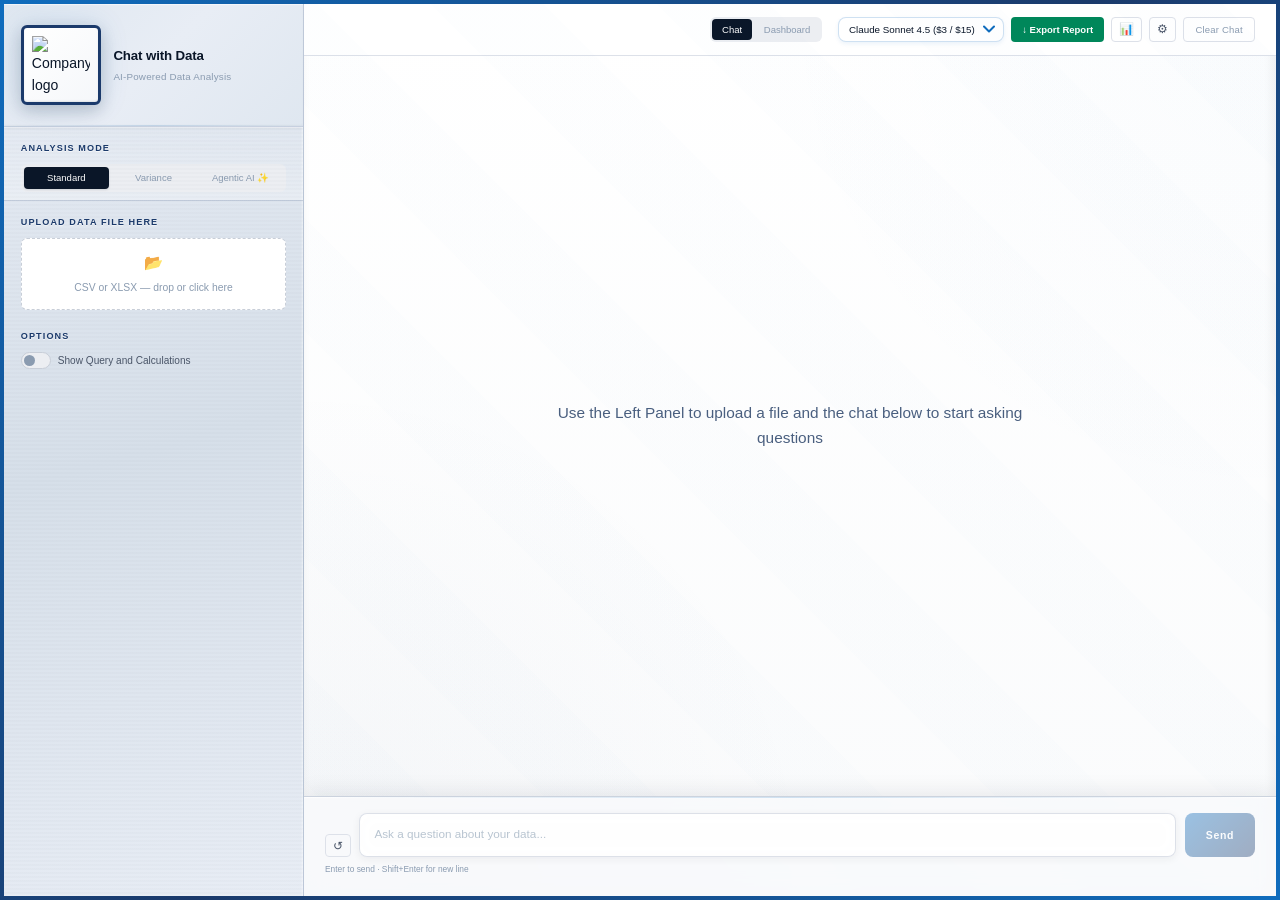
==== commit edaa6978: "Improve upload UI clarity and visual design - Change upload labels to be more explicit ("Upload Data" ====
--- a/dotnet-app/wwwroot/index.html
+++ b/dotnet-app/wwwroot/index.html
@@ -177,10 +177,10 @@
     .slot-badge.empty { background: var(--bg3); color: var(--silver); }
 
     .upload-zone { border: 1.5px dashed var(--border2); border-radius: 6px; padding: 0.9rem; text-align: center; cursor: pointer; transition: border-color 0.2s, background 0.2s; position: relative; background: var(--bg); }
-    .upload-zone:hover, .upload-zone.drag-over { border-color: var(--navy-mid); background: var(--navy-light); }
+    .upload-zone:hover, .upload-zone.drag-over { border-color: #4A9FD8; background: #E3F2FD; }
     .upload-zone input[type="file"] { position: absolute; inset: 0; opacity: 0; cursor: pointer; width: 100%; height: 100%; }
     .upload-icon { font-size: 1.1rem; margin-bottom: 0.25rem; }
-    .upload-text { font-size: 0.68rem; color: var(--silver); font-weight: 500; }
+    .upload-text { font-size: 0.74rem; color: var(--silver); font-weight: 500; }
     .upload-status { font-size: 0.68rem; padding: 0.3rem 0.6rem; border-radius: 4px; margin-top: 0.4rem; display: none; font-weight: 500; }
     .upload-status.ok  { color: var(--success); background: rgba(0,135,90,0.08); display: block; }
     .upload-status.err { color: var(--error);   background: rgba(192,57,43,0.08); display: block; }
@@ -320,7 +320,7 @@
 
     .empty-state { flex: 1; display: flex; flex-direction: column; align-items: center; justify-content: center; color: var(--silver); gap: 0.8rem; text-align: center; }
     .empty-icon { font-size: 2rem; opacity: 0.4; }
-    .empty-text { font-size: 0.8rem; font-weight: 500; color: var(--silver); }
+    .empty-text { font-size: 1.1rem; font-weight: 500; color: #4A5F7F; line-height: 1.6; max-width: 500px; }
     .empty-sub  { font-size: 0.72rem; color: var(--silver-lt); max-width: 260px; }
 
     /* Messages */
@@ -857,12 +857,12 @@
           <div class="upload-status" id="status-expert"></div>
         </div>
         <div class="sidebar-section">
-          <div class="section-label">Data File</div>
+          <div class="section-label">Upload Data File Here</div>
           <div class="upload-slot">
             <div class="upload-zone" id="zone-standard" title="Upload a CSV or Excel file to analyze (click or drag and drop)">
               <input type="file" id="file-standard" accept=".csv,.xlsx,.xls"/>
               <div class="upload-icon">📂</div>
-              <div class="upload-text">CSV or XLSX — drop or click</div>
+              <div class="upload-text">CSV or XLSX — drop or click here</div>
             </div>
             <div class="upload-status" id="status-standard"></div>
           </div>
@@ -884,53 +884,53 @@
       <!-- Variance mode -->
       <div class="mode-panel" id="panel-variance">
         <div class="sidebar-section">
-          <div class="section-label">FILE 1</div>
+          <div class="section-label">Upload File 1</div>
           <div class="upload-slot">
             <input class="label-input" id="label-a" type="text" placeholder="e.g., Budget 2024, Customers" value="File 1" title="Enter a custom label for this dataset"/>
             <div class="slot-hint" id="hint-a" style="display:none"></div>
             <div class="upload-zone" id="zone-a" title="Upload your first dataset">
               <input type="file" id="file-a" accept=".csv,.xlsx,.xls"/>
               <div class="upload-icon">📂</div>
-              <div class="upload-text">CSV or XLSX</div>
+              <div class="upload-text">CSV or XLSX — drop or click here</div>
             </div>
             <div class="upload-status" id="status-a"></div>
           </div>
         </div>
         <div class="sidebar-section">
-          <div class="section-label">FILE 2</div>
+          <div class="section-label">Upload File 2</div>
           <div class="upload-slot">
             <input class="label-input" id="label-b" type="text" placeholder="e.g., Actuals 2025, Sales" value="File 2" title="Enter a custom label for this dataset"/>
             <div class="slot-hint" id="hint-b" style="display:none"></div>
             <div class="upload-zone" id="zone-b" title="Upload your second dataset">
               <input type="file" id="file-b" accept=".csv,.xlsx,.xls"/>
               <div class="upload-icon">📂</div>
-              <div class="upload-text">CSV or XLSX</div>
+              <div class="upload-text">CSV or XLSX — drop or click here</div>
             </div>
             <div class="upload-status" id="status-b"></div>
           </div>
         </div>
         <div class="sidebar-section">
-          <div class="section-label">FILE 3 (Optional)</div>
+          <div class="section-label">Upload File 3 (Optional)</div>
           <div class="upload-slot">
             <input class="label-input" id="label-c" type="text" placeholder="e.g., Forecast 2025, Products" value="File 3" title="Enter a custom label for this dataset"/>
             <div class="slot-hint" id="hint-c" style="display:none"></div>
             <div class="upload-zone" id="zone-c" title="Upload your third dataset (optional)">
               <input type="file" id="file-c" accept=".csv,.xlsx,.xls"/>
               <div class="upload-icon">📂</div>
-              <div class="upload-text">CSV or XLSX</div>
+              <div class="upload-text">CSV or XLSX — drop or click here</div>
             </div>
             <div class="upload-status" id="status-c"></div>
           </div>
         </div>
         <div class="sidebar-section">
-          <div class="section-label">FILE 4 (Optional)</div>
+          <div class="section-label">Upload File 4 (Optional)</div>
           <div class="upload-slot">
             <input class="label-input" id="label-d" type="text" placeholder="e.g., Target 2025, Orders" value="File 4" title="Enter a custom label for this dataset"/>
             <div class="slot-hint" id="hint-d" style="display:none"></div>
             <div class="upload-zone" id="zone-d" title="Upload your fourth dataset (optional)">
               <input type="file" id="file-d" accept=".csv,.xlsx,.xls"/>
               <div class="upload-icon">📂</div>
-              <div class="upload-text">CSV or XLSX</div>
+              <div class="upload-text">CSV or XLSX — drop or click here</div>
             </div>
             <div class="upload-status" id="status-d"></div>
           </div>
@@ -1053,9 +1053,7 @@
 
     <div class="chat-body" id="chat-body">
       <div class="empty-state" id="empty-state">
-        <div class="empty-icon">◈</div>
-        <div class="empty-text">Upload a file to begin</div>
-        <div class="empty-sub">Select a mode and upload your data to start asking questions</div>
+        <div class="empty-text">Use the Left Panel to upload a file and the chat below to start asking questions</div>
       </div>
     </div>
 
@@ -1495,7 +1493,7 @@
     e.id = 'empty-state';
     e.innerHTML = modeReady[mode]
       ? `<div class="empty-icon">💬</div><div class="empty-text">Ask a question about your data</div><div class="empty-sub">Try a suggestion above, or type below</div>`
-      : `<div class="empty-icon">◈</div><div class="empty-text">Upload a file to begin</div><div class="empty-sub">${mode === 'variance' ? 'Upload both datasets to start comparing' : 'Upload your data to start asking questions'}</div>`;
+      : `<div class="empty-text">Use the Left Panel to upload a file and the chat below to start asking questions</div>`;
     body.appendChild(e);
     return;
   }
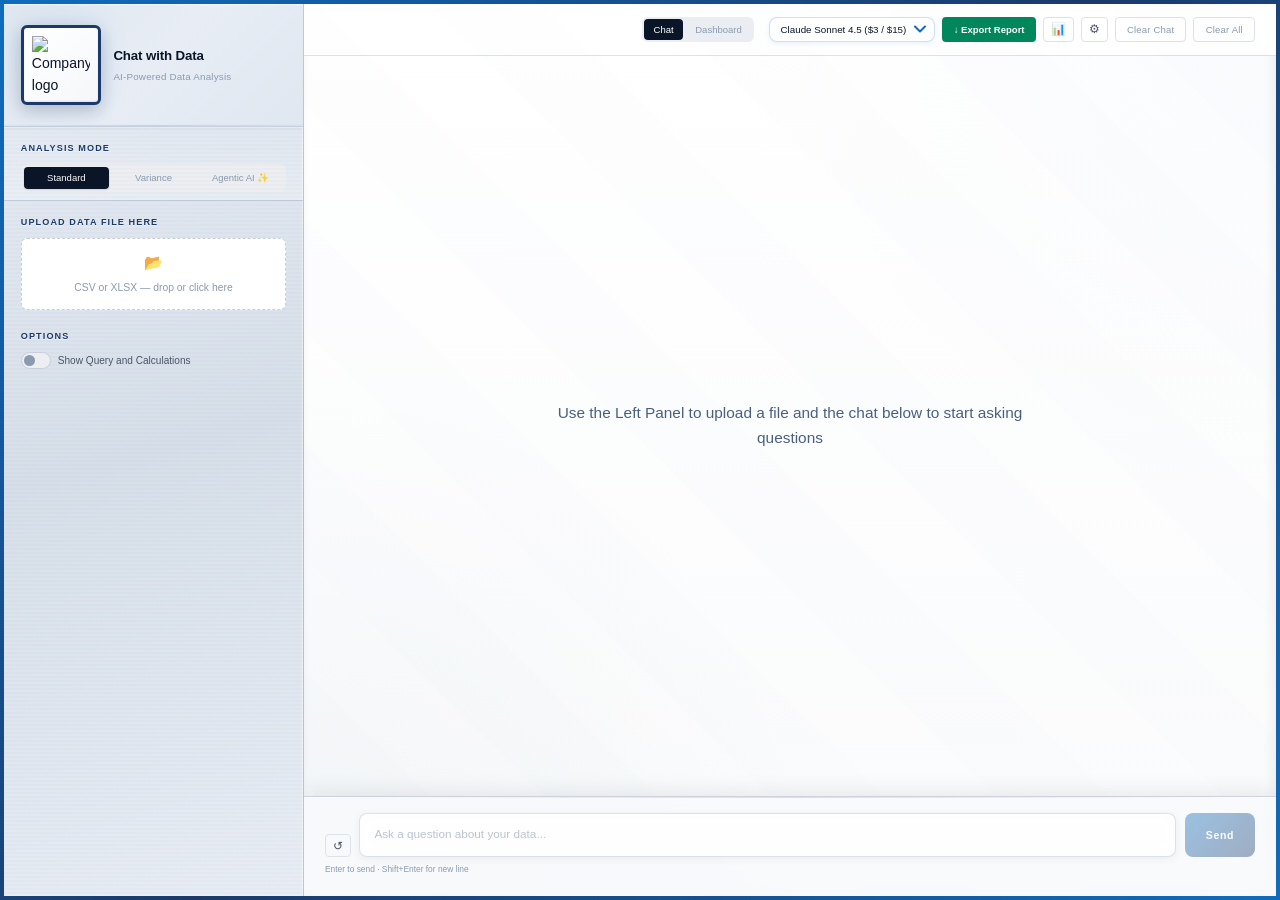
==== commit be694c11: "Add "Clear All" button to clear both files and chat User feedback: Users wanted ability to start fre" ====
--- a/dotnet-app/wwwroot/index.html
+++ b/dotnet-app/wwwroot/index.html
@@ -1048,6 +1048,7 @@
         <button class="icon-btn" onclick="showSettingsModal()" title="Settings (API key)">⚙</button>
         <button class="icon-btn" id="admin-btn" onclick="showAdminDashboard()" title="Admin dashboard" style="display:none">🛡</button>
         <button class="btn-ghost" onclick="clearChat()" title="Clear the current conversation (option to export first)">Clear Chat</button>
+        <button class="btn-ghost" onclick="clearAll()" title="Clear both files and conversation for this tab (option to export first)">Clear All</button>
       </div>
     </div>
 
@@ -2376,6 +2377,70 @@
   });
   transcripts[currentMode] = [];
   renderTranscript(currentMode);
+}
+
+async function clearAll() {
+  // Clear both files and chat history for current tab
+  const hasAnswers = transcripts[currentMode].some(e => e.role === 'assistant' && !e.error);
+  if (hasAnswers && confirm('Export this conversation to Word before clearing everything?')) {
+    await exportConversation();
+  }
+
+  // Call new API endpoint
+  await fetch('/clear_all', {
+    method: 'POST',
+    headers: { 'Content-Type': 'application/json' },
+    body: JSON.stringify({ mode: currentMode })
+  });
+
+  // Clear frontend transcript state
+  transcripts[currentMode] = [];
+  renderTranscript(currentMode);
+
+  // Reset UI based on mode
+  if (currentMode === 'standard') {
+    varLoaded.standard = false;
+    const status = document.getElementById('status-standard');
+    if (status) status.style.display = 'none';
+
+    // Clear profile card
+    const profileSection = document.getElementById('profile-section');
+    if (profileSection) profileSection.style.display = 'none';
+
+    // Clear schema pills
+    const schemaDiv = document.getElementById('schema-standard');
+    if (schemaDiv) schemaDiv.innerHTML = '';
+
+  } else if (currentMode === 'variance') {
+    varLoaded.a = false;
+    varLoaded.b = false;
+    varLoaded.c = false;
+    varLoaded.d = false;
+
+    // Clear all upload statuses
+    ['status-a', 'status-b', 'status-c', 'status-d'].forEach(id => {
+      const el = document.getElementById(id);
+      if (el) el.style.display = 'none';
+    });
+
+    // Clear all schema previews
+    ['schema-a', 'schema-b', 'schema-c', 'schema-d'].forEach(id => {
+      const el = document.getElementById(id);
+      if (el) el.style.display = 'none';
+    });
+
+    // Clear join suggestions
+    const joinDiv = document.getElementById('join-suggestions');
+    if (joinDiv) joinDiv.style.display = 'none';
+
+    // Reset file labels to defaults
+    document.getElementById('label-a').value = 'File 1';
+    document.getElementById('label-b').value = 'File 2';
+    document.getElementById('label-c').value = 'File 3';
+    document.getElementById('label-d').value = 'File 4';
+  }
+
+  updateModeReadiness();
 }
 
 function setupDragDrop(zoneId, inputId) {
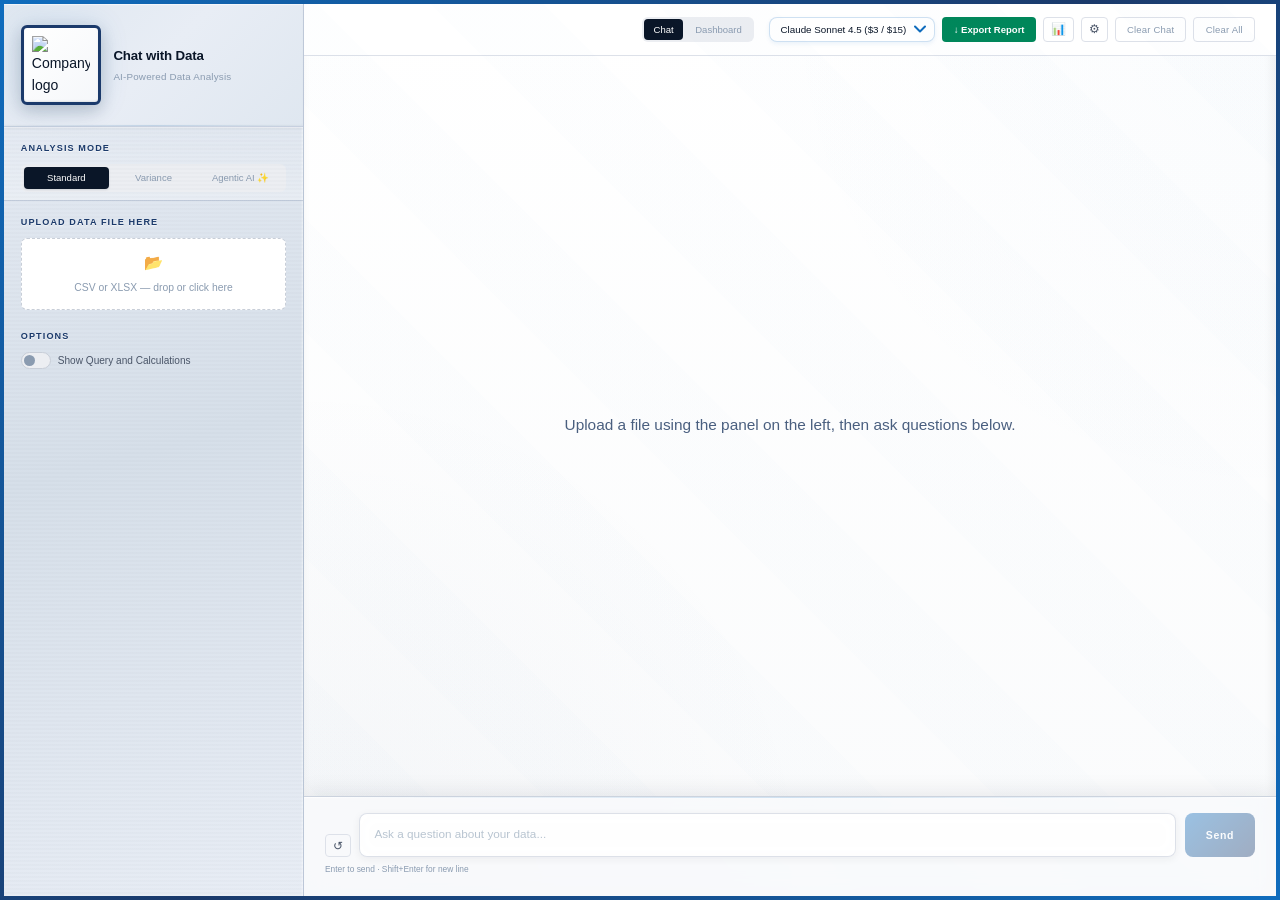
==== commit efa46868: "Update empty state text for clarity Changed from: 'Use the Left Panel to upload a file and the chat " ====
--- a/dotnet-app/wwwroot/index.html
+++ b/dotnet-app/wwwroot/index.html
@@ -1054,7 +1054,7 @@
 
     <div class="chat-body" id="chat-body">
       <div class="empty-state" id="empty-state">
-        <div class="empty-text">Use the Left Panel to upload a file and the chat below to start asking questions</div>
+        <div class="empty-text">Upload a file using the panel on the left, then ask questions below.</div>
       </div>
     </div>
 
@@ -1494,7 +1494,7 @@
     e.id = 'empty-state';
     e.innerHTML = modeReady[mode]
       ? `<div class="empty-icon">💬</div><div class="empty-text">Ask a question about your data</div><div class="empty-sub">Try a suggestion above, or type below</div>`
-      : `<div class="empty-text">Use the Left Panel to upload a file and the chat below to start asking questions</div>`;
+      : `<div class="empty-text">Upload a file using the panel on the left, then ask questions below.</div>`;
     body.appendChild(e);
     return;
   }
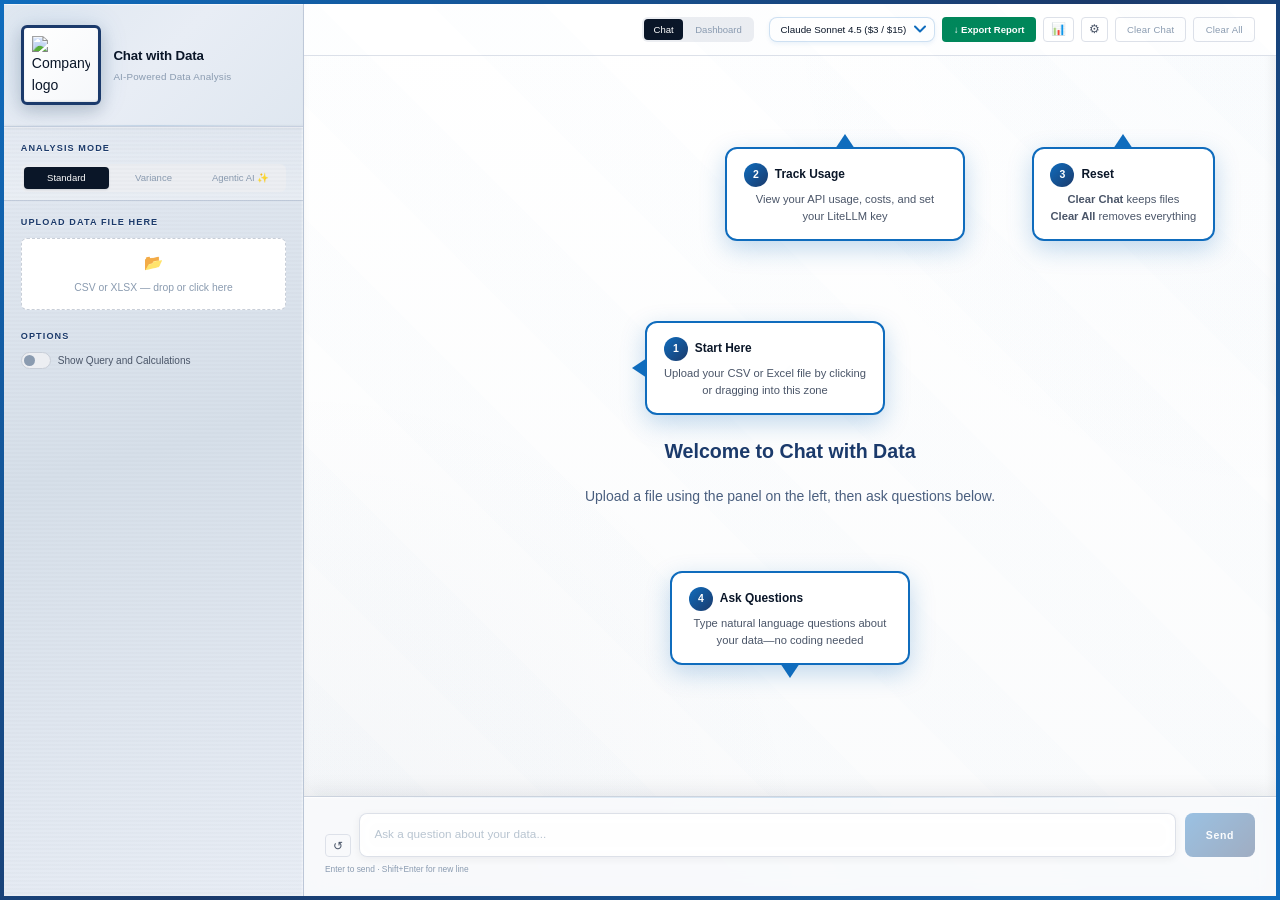
==== commit d93e9c1f: "Add feature tour to empty state with welcome message User feedback: Empty state felt lonely and user" ====
--- a/dotnet-app/wwwroot/index.html
+++ b/dotnet-app/wwwroot/index.html
@@ -318,10 +318,111 @@
     /* Chat */
     .chat-body { flex: 1; overflow-y: auto; padding: 1.5rem; display: flex; flex-direction: column; gap: 1.2rem; }
 
-    .empty-state { flex: 1; display: flex; flex-direction: column; align-items: center; justify-content: center; color: var(--silver); gap: 0.8rem; text-align: center; }
-    .empty-icon { font-size: 2rem; opacity: 0.4; }
+    .empty-state { flex: 1; display: flex; flex-direction: column; align-items: center; justify-content: center; color: var(--silver); gap: 0.8rem; text-align: center; position: relative; }
+    .empty-icon { font-size: 3rem; opacity: 0.7; margin-bottom: 1rem; }
     .empty-text { font-size: 1.1rem; font-weight: 500; color: #4A5F7F; line-height: 1.6; max-width: 500px; }
     .empty-sub  { font-size: 0.72rem; color: var(--silver-lt); max-width: 260px; }
+
+    /* Welcome center message */
+    .welcome-title { font-size: 1.4rem; font-weight: 600; color: #1B3A6B; margin-bottom: 0.5rem; }
+    .welcome-subtitle { font-size: 1rem; line-height: 1.6; color: #4A5F7F; }
+
+    /* Feature tour callouts */
+    .tour-callout {
+      position: absolute;
+      background: rgba(255, 255, 255, 0.98);
+      border: 2px solid #0F6CBD;
+      border-radius: 12px;
+      padding: 1rem 1.2rem;
+      box-shadow: 0 8px 24px rgba(15, 108, 189, 0.25);
+      max-width: 240px;
+      font-size: 0.85rem;
+      line-height: 1.5;
+      z-index: 100;
+      animation: fadeInUp 0.5s ease-out;
+    }
+
+    @keyframes fadeInUp {
+      from { opacity: 0; transform: translateY(10px); }
+      to { opacity: 1; transform: translateY(0); }
+    }
+
+    .tour-number {
+      display: inline-flex;
+      align-items: center;
+      justify-content: center;
+      width: 24px;
+      height: 24px;
+      background: linear-gradient(135deg, #0F6CBD, #1B3A6B);
+      color: white;
+      border-radius: 50%;
+      font-weight: 700;
+      font-size: 0.75rem;
+      margin-right: 0.5rem;
+      flex-shrink: 0;
+      animation: pulse 2s infinite;
+    }
+
+    @keyframes pulse {
+      0%, 100% { transform: scale(1); }
+      50% { transform: scale(1.1); }
+    }
+
+    .tour-title {
+      font-weight: 600;
+      color: #0A1628;
+      margin-bottom: 0.3rem;
+      display: flex;
+      align-items: center;
+    }
+
+    .tour-desc {
+      color: #4A5568;
+      font-size: 0.8rem;
+    }
+
+    /* CSS arrows pointing to elements */
+    .tour-callout::after {
+      content: '';
+      position: absolute;
+      width: 0;
+      height: 0;
+      border-style: solid;
+    }
+
+    /* Arrow pointing left (for sidebar upload) */
+    .tour-1::after {
+      border-width: 10px 15px 10px 0;
+      border-color: transparent #0F6CBD transparent transparent;
+      left: -15px;
+      top: 50%;
+      transform: translateY(-50%);
+    }
+
+    /* Arrow pointing up (for top buttons) */
+    .tour-2::after,
+    .tour-3::after {
+      border-width: 0 10px 15px 10px;
+      border-color: transparent transparent #0F6CBD transparent;
+      top: -15px;
+      left: 50%;
+      transform: translateX(-50%);
+    }
+
+    /* Arrow pointing down (for input area) */
+    .tour-4::after {
+      border-width: 15px 10px 0 10px;
+      border-color: #0F6CBD transparent transparent transparent;
+      bottom: -15px;
+      left: 50%;
+      transform: translateX(-50%);
+    }
+
+    /* Callout positions */
+    .tour-1 { top: 35%; left: 320px; }
+    .tour-2 { top: 70px; right: 290px; }
+    .tour-3 { top: 70px; right: 40px; }
+    .tour-4 { bottom: 110px; left: 50%; transform: translateX(-50%); }
 
     /* Messages */
     .msg { max-width: 780px; width: 100%; }
@@ -1054,7 +1155,52 @@
 
     <div class="chat-body" id="chat-body">
       <div class="empty-state" id="empty-state">
-        <div class="empty-text">Upload a file using the panel on the left, then ask questions below.</div>
+        <!-- Welcome message -->
+        <div class="empty-icon">◈</div>
+        <div class="welcome-title">Welcome to Chat with Data</div>
+        <div class="welcome-subtitle">Upload a file using the panel on the left, then ask questions below.</div>
+
+        <!-- Feature tour callouts -->
+        <div class="tour-callout tour-1">
+          <div class="tour-title">
+            <span class="tour-number">1</span>
+            Start Here
+          </div>
+          <div class="tour-desc">
+            Upload your CSV or Excel file by clicking or dragging into this zone
+          </div>
+        </div>
+
+        <div class="tour-callout tour-2">
+          <div class="tour-title">
+            <span class="tour-number">2</span>
+            Track Usage
+          </div>
+          <div class="tour-desc">
+            View your API usage, costs, and set your LiteLLM key
+          </div>
+        </div>
+
+        <div class="tour-callout tour-3">
+          <div class="tour-title">
+            <span class="tour-number">3</span>
+            Reset
+          </div>
+          <div class="tour-desc">
+            <strong>Clear Chat</strong> keeps files<br>
+            <strong>Clear All</strong> removes everything
+          </div>
+        </div>
+
+        <div class="tour-callout tour-4">
+          <div class="tour-title">
+            <span class="tour-number">4</span>
+            Ask Questions
+          </div>
+          <div class="tour-desc">
+            Type natural language questions about your data—no coding needed
+          </div>
+        </div>
       </div>
     </div>
 
@@ -1492,9 +1638,37 @@
     const e = document.createElement('div');
     e.className = 'empty-state';
     e.id = 'empty-state';
-    e.innerHTML = modeReady[mode]
-      ? `<div class="empty-icon">💬</div><div class="empty-text">Ask a question about your data</div><div class="empty-sub">Try a suggestion above, or type below</div>`
-      : `<div class="empty-text">Upload a file using the panel on the left, then ask questions below.</div>`;
+    if (modeReady[mode]) {
+      // File uploaded, show simple prompt
+      e.innerHTML = `<div class="empty-icon">💬</div><div class="empty-text">Ask a question about your data</div><div class="empty-sub">Try a suggestion above, or type below</div>`;
+    } else {
+      // No file, show welcome + tour
+      e.innerHTML = `
+        <div class="empty-icon">◈</div>
+        <div class="welcome-title">Welcome to Chat with Data</div>
+        <div class="welcome-subtitle">Upload a file using the panel on the left, then ask questions below.</div>
+
+        <div class="tour-callout tour-1">
+          <div class="tour-title"><span class="tour-number">1</span>Start Here</div>
+          <div class="tour-desc">Upload your CSV or Excel file by clicking or dragging into this zone</div>
+        </div>
+
+        <div class="tour-callout tour-2">
+          <div class="tour-title"><span class="tour-number">2</span>Track Usage</div>
+          <div class="tour-desc">View your API usage, costs, and set your LiteLLM key</div>
+        </div>
+
+        <div class="tour-callout tour-3">
+          <div class="tour-title"><span class="tour-number">3</span>Reset</div>
+          <div class="tour-desc"><strong>Clear Chat</strong> keeps files<br><strong>Clear All</strong> removes everything</div>
+        </div>
+
+        <div class="tour-callout tour-4">
+          <div class="tour-title"><span class="tour-number">4</span>Ask Questions</div>
+          <div class="tour-desc">Type natural language questions about your data—no coding needed</div>
+        </div>
+      `;
+    }
     body.appendChild(e);
     return;
   }
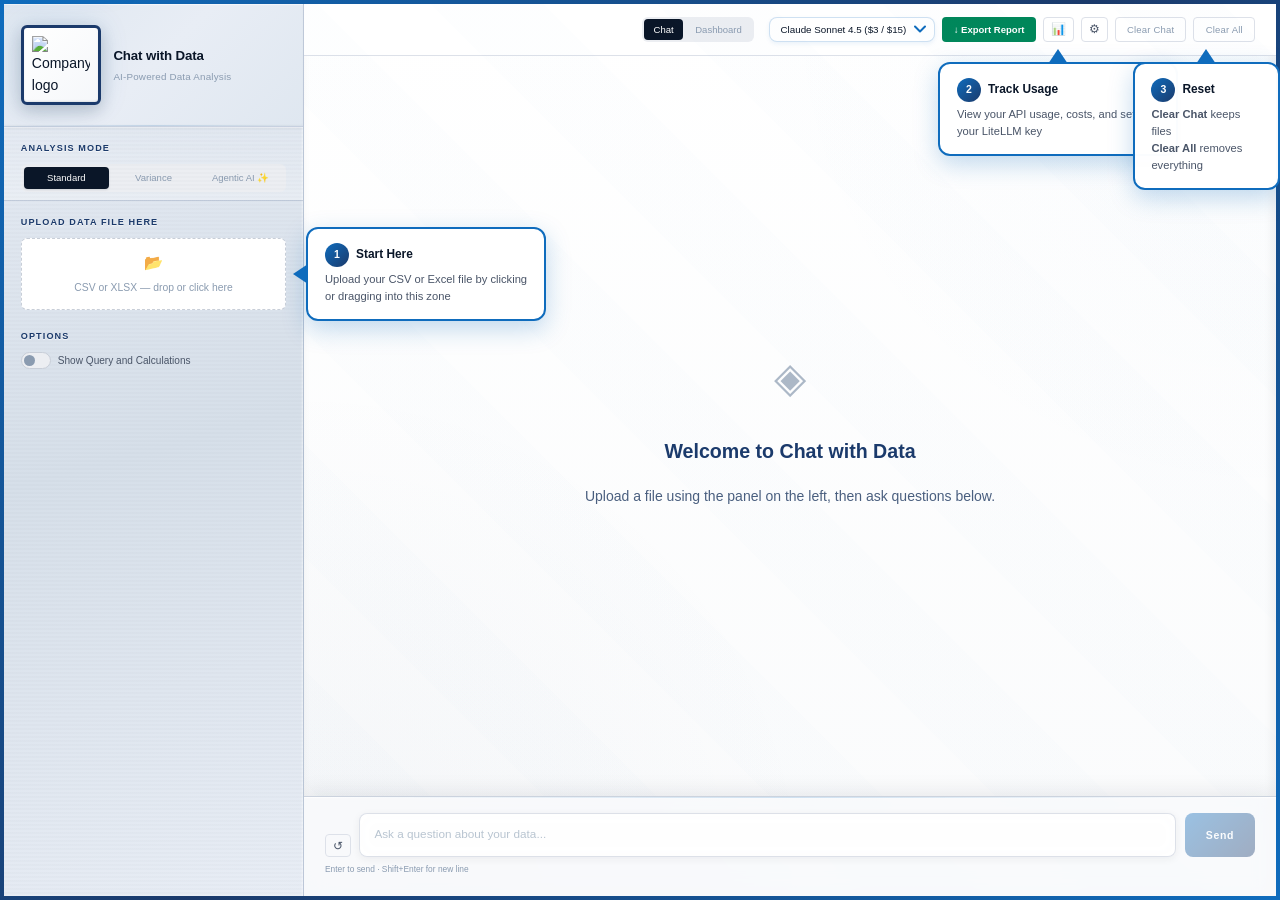
==== commit 256cb03f: "Switch feature tour to JavaScript dynamic positioning Static CSS positioning didn't work well across" ====
--- a/dotnet-app/wwwroot/index.html
+++ b/dotnet-app/wwwroot/index.html
@@ -318,7 +318,7 @@
     /* Chat */
     .chat-body { flex: 1; overflow-y: auto; padding: 1.5rem; display: flex; flex-direction: column; gap: 1.2rem; }
 
-    .empty-state { flex: 1; display: flex; flex-direction: column; align-items: center; justify-content: center; color: var(--silver); gap: 0.8rem; text-align: center; position: relative; }
+    .empty-state { flex: 1; display: flex; flex-direction: column; align-items: center; justify-content: center; color: var(--silver); gap: 0.8rem; text-align: center; }
     .empty-icon { font-size: 3rem; opacity: 0.7; margin-bottom: 1rem; }
     .empty-text { font-size: 1.1rem; font-weight: 500; color: #4A5F7F; line-height: 1.6; max-width: 500px; }
     .empty-sub  { font-size: 0.72rem; color: var(--silver-lt); max-width: 260px; }
@@ -327,9 +327,9 @@
     .welcome-title { font-size: 1.4rem; font-weight: 600; color: #1B3A6B; margin-bottom: 0.5rem; }
     .welcome-subtitle { font-size: 1rem; line-height: 1.6; color: #4A5F7F; }
 
-    /* Feature tour callouts */
+    /* Feature tour callouts - positioned via JavaScript */
     .tour-callout {
-      position: absolute;
+      position: fixed;
       background: rgba(255, 255, 255, 0.98);
       border: 2px solid #0F6CBD;
       border-radius: 12px;
@@ -338,7 +338,7 @@
       max-width: 240px;
       font-size: 0.85rem;
       line-height: 1.5;
-      z-index: 100;
+      z-index: 1000;
       animation: fadeInUp 0.5s ease-out;
     }
 
@@ -390,8 +390,8 @@
       border-style: solid;
     }
 
-    /* Arrow pointing left (for sidebar upload) */
-    .tour-1::after {
+    /* Arrow variations */
+    .tour-arrow-left::after {
       border-width: 10px 15px 10px 0;
       border-color: transparent #0F6CBD transparent transparent;
       left: -15px;
@@ -399,9 +399,7 @@
       transform: translateY(-50%);
     }
 
-    /* Arrow pointing up (for top buttons) */
-    .tour-2::after,
-    .tour-3::after {
+    .tour-arrow-up::after {
       border-width: 0 10px 15px 10px;
       border-color: transparent transparent #0F6CBD transparent;
       top: -15px;
@@ -409,8 +407,7 @@
       transform: translateX(-50%);
     }
 
-    /* Arrow pointing down (for input area) */
-    .tour-4::after {
+    .tour-arrow-down::after {
       border-width: 15px 10px 0 10px;
       border-color: #0F6CBD transparent transparent transparent;
       bottom: -15px;
@@ -418,11 +415,13 @@
       transform: translateX(-50%);
     }
 
-    /* Callout positions */
-    .tour-1 { top: 35%; left: 320px; }
-    .tour-2 { top: 70px; right: 290px; }
-    .tour-3 { top: 70px; right: 40px; }
-    .tour-4 { bottom: 110px; left: 50%; transform: translateX(-50%); }
+    .tour-arrow-right::after {
+      border-width: 10px 0 10px 15px;
+      border-color: transparent transparent transparent #0F6CBD;
+      right: -15px;
+      top: 50%;
+      transform: translateY(-50%);
+    }
 
     /* Messages */
     .msg { max-width: 780px; width: 100%; }
@@ -1159,48 +1158,6 @@
         <div class="empty-icon">◈</div>
         <div class="welcome-title">Welcome to Chat with Data</div>
         <div class="welcome-subtitle">Upload a file using the panel on the left, then ask questions below.</div>
-
-        <!-- Feature tour callouts -->
-        <div class="tour-callout tour-1">
-          <div class="tour-title">
-            <span class="tour-number">1</span>
-            Start Here
-          </div>
-          <div class="tour-desc">
-            Upload your CSV or Excel file by clicking or dragging into this zone
-          </div>
-        </div>
-
-        <div class="tour-callout tour-2">
-          <div class="tour-title">
-            <span class="tour-number">2</span>
-            Track Usage
-          </div>
-          <div class="tour-desc">
-            View your API usage, costs, and set your LiteLLM key
-          </div>
-        </div>
-
-        <div class="tour-callout tour-3">
-          <div class="tour-title">
-            <span class="tour-number">3</span>
-            Reset
-          </div>
-          <div class="tour-desc">
-            <strong>Clear Chat</strong> keeps files<br>
-            <strong>Clear All</strong> removes everything
-          </div>
-        </div>
-
-        <div class="tour-callout tour-4">
-          <div class="tour-title">
-            <span class="tour-number">4</span>
-            Ask Questions
-          </div>
-          <div class="tour-desc">
-            Type natural language questions about your data—no coding needed
-          </div>
-        </div>
       </div>
     </div>
 
@@ -1348,6 +1305,13 @@
   document.addEventListener('click', e => {
     if (!e.target.closest('.hist-wrap')) document.getElementById('hist-pop').classList.remove('open');
   });
+
+  // Show tour callouts on initial load if no file uploaded
+  setTimeout(() => {
+    if (!modeReady[currentMode]) {
+      positionTourCallouts(currentMode);
+    }
+  }, 300);
 });
 
 // ── MS Project slot builder ───────────────────────────────────────────────────
@@ -1647,27 +1611,9 @@
         <div class="empty-icon">◈</div>
         <div class="welcome-title">Welcome to Chat with Data</div>
         <div class="welcome-subtitle">Upload a file using the panel on the left, then ask questions below.</div>
-
-        <div class="tour-callout tour-1">
-          <div class="tour-title"><span class="tour-number">1</span>Start Here</div>
-          <div class="tour-desc">Upload your CSV or Excel file by clicking or dragging into this zone</div>
-        </div>
-
-        <div class="tour-callout tour-2">
-          <div class="tour-title"><span class="tour-number">2</span>Track Usage</div>
-          <div class="tour-desc">View your API usage, costs, and set your LiteLLM key</div>
-        </div>
-
-        <div class="tour-callout tour-3">
-          <div class="tour-title"><span class="tour-number">3</span>Reset</div>
-          <div class="tour-desc"><strong>Clear Chat</strong> keeps files<br><strong>Clear All</strong> removes everything</div>
-        </div>
-
-        <div class="tour-callout tour-4">
-          <div class="tour-title"><span class="tour-number">4</span>Ask Questions</div>
-          <div class="tour-desc">Type natural language questions about your data—no coding needed</div>
-        </div>
       `;
+      // Position tour callouts after DOM renders
+      setTimeout(() => positionTourCallouts(mode), 100);
     }
     body.appendChild(e);
     return;
@@ -1676,6 +1622,113 @@
   const lastAssistantId = [...entries].reverse().find(x => x.role === 'assistant' && !x.error)?.id;
   entries.forEach(en => renderEntry(en, en.id === lastAssistantId));
   body.scrollTop = body.scrollHeight;
+}
+
+function positionTourCallouts(mode) {
+  // Remove any existing tour callouts
+  document.querySelectorAll('.tour-callout').forEach(el => el.remove());
+
+  // Define tour stops based on mode
+  const tours = [];
+
+  // Tour 1: Upload zone (sidebar)
+  const uploadZone = mode === 'standard'
+    ? document.getElementById('zone-standard')
+    : document.getElementById('zone-a');
+
+  if (uploadZone) {
+    tours.push({
+      target: uploadZone,
+      number: 1,
+      title: 'Start Here',
+      desc: 'Upload your CSV or Excel file by clicking or dragging into this zone',
+      arrow: 'left',
+      position: 'right' // callout to the right of target
+    });
+  }
+
+  // Tour 2: Usage button
+  const usageBtn = document.querySelector('[onclick="showUsageDashboard()"]');
+  if (usageBtn) {
+    tours.push({
+      target: usageBtn,
+      number: 2,
+      title: 'Track Usage',
+      desc: 'View your API usage, costs, and set your LiteLLM key',
+      arrow: 'up',
+      position: 'below'
+    });
+  }
+
+  // Tour 3: Clear All button
+  const clearAllBtn = document.querySelector('[onclick="clearAll()"]');
+  if (clearAllBtn) {
+    tours.push({
+      target: clearAllBtn,
+      number: 3,
+      title: 'Reset',
+      desc: '<strong>Clear Chat</strong> keeps files<br><strong>Clear All</strong> removes everything',
+      arrow: 'up',
+      position: 'below'
+    });
+  }
+
+  // Tour 4: Input area
+  const inputArea = document.querySelector('textarea');
+  if (inputArea) {
+    tours.push({
+      target: inputArea,
+      number: 4,
+      title: 'Ask Questions',
+      desc: 'Type natural language questions about your data—no coding needed',
+      arrow: 'down',
+      position: 'above'
+    });
+  }
+
+  // Create and position callouts
+  tours.forEach(tour => {
+    const rect = tour.target.getBoundingClientRect();
+    const callout = document.createElement('div');
+    callout.className = `tour-callout tour-arrow-${tour.arrow}`;
+    callout.innerHTML = `
+      <div class="tour-title">
+        <span class="tour-number">${tour.number}</span>
+        ${tour.title}
+      </div>
+      <div class="tour-desc">${tour.desc}</div>
+    `;
+
+    document.body.appendChild(callout);
+
+    // Get callout dimensions after adding to DOM
+    const calloutRect = callout.getBoundingClientRect();
+
+    // Position based on target and desired placement
+    let top, left;
+
+    switch (tour.position) {
+      case 'right':
+        left = rect.right + 20;
+        top = rect.top + (rect.height / 2) - (calloutRect.height / 2);
+        break;
+      case 'below':
+        left = rect.left + (rect.width / 2) - (calloutRect.width / 2);
+        top = rect.bottom + 20;
+        break;
+      case 'above':
+        left = rect.left + (rect.width / 2) - (calloutRect.width / 2);
+        top = rect.top - calloutRect.height - 20;
+        break;
+      case 'left':
+        left = rect.left - calloutRect.width - 20;
+        top = rect.top + (rect.height / 2) - (calloutRect.height / 2);
+        break;
+    }
+
+    callout.style.top = `${top}px`;
+    callout.style.left = `${left}px`;
+  });
 }
 
 function dismissNudge() {
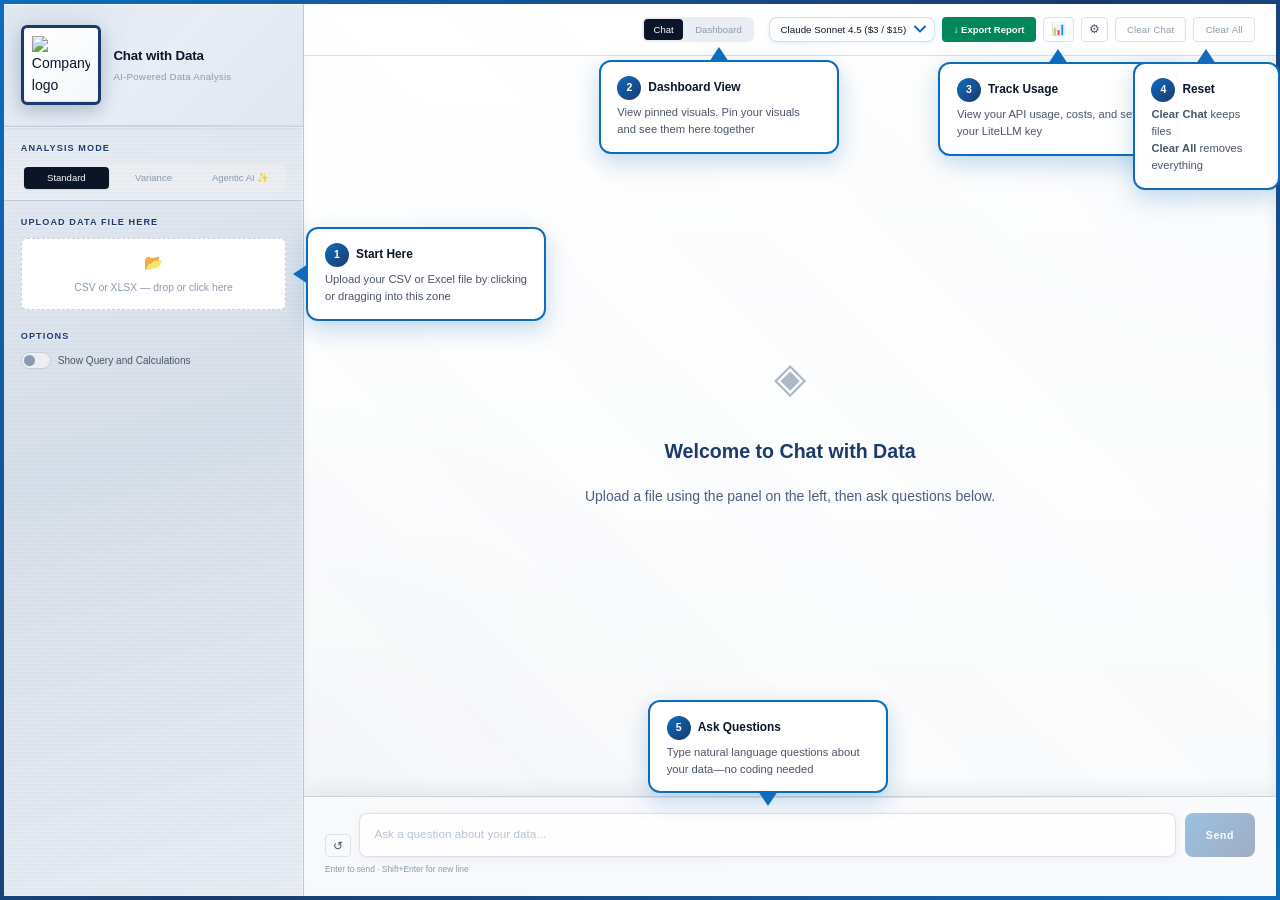
==== commit a3bc6610: "Fix tour callout targeting and add Dashboard View callout Fixes: 1. Track Usage (Tour 3) now targets" ====
--- a/dotnet-app/wwwroot/index.html
+++ b/dotnet-app/wwwroot/index.html
@@ -1647,12 +1647,25 @@
     });
   }
 
-  // Tour 2: Usage button
-  const usageBtn = document.querySelector('[onclick="showUsageDashboard()"]');
+  // Tour 2: Dashboard View tab
+  const dashTab = document.getElementById('view-tab-dash');
+  if (dashTab) {
+    tours.push({
+      target: dashTab,
+      number: 2,
+      title: 'Dashboard View',
+      desc: 'View pinned visuals. Pin your visuals and see them here together',
+      arrow: 'up',
+      position: 'below'
+    });
+  }
+
+  // Tour 3: Usage button (📊) - be specific with title attribute
+  const usageBtn = document.querySelector('[title="My usage"]');
   if (usageBtn) {
     tours.push({
       target: usageBtn,
-      number: 2,
+      number: 3,
       title: 'Track Usage',
       desc: 'View your API usage, costs, and set your LiteLLM key',
       arrow: 'up',
@@ -1660,12 +1673,12 @@
     });
   }
 
-  // Tour 3: Clear All button
+  // Tour 4: Clear All button
   const clearAllBtn = document.querySelector('[onclick="clearAll()"]');
   if (clearAllBtn) {
     tours.push({
       target: clearAllBtn,
-      number: 3,
+      number: 4,
       title: 'Reset',
       desc: '<strong>Clear Chat</strong> keeps files<br><strong>Clear All</strong> removes everything',
       arrow: 'up',
@@ -1673,12 +1686,12 @@
     });
   }
 
-  // Tour 4: Input area
-  const inputArea = document.querySelector('textarea');
+  // Tour 5: Input area
+  const inputArea = document.querySelector('.input-area textarea');
   if (inputArea) {
     tours.push({
       target: inputArea,
-      number: 4,
+      number: 5,
       title: 'Ask Questions',
       desc: 'Type natural language questions about your data—no coding needed',
       arrow: 'down',
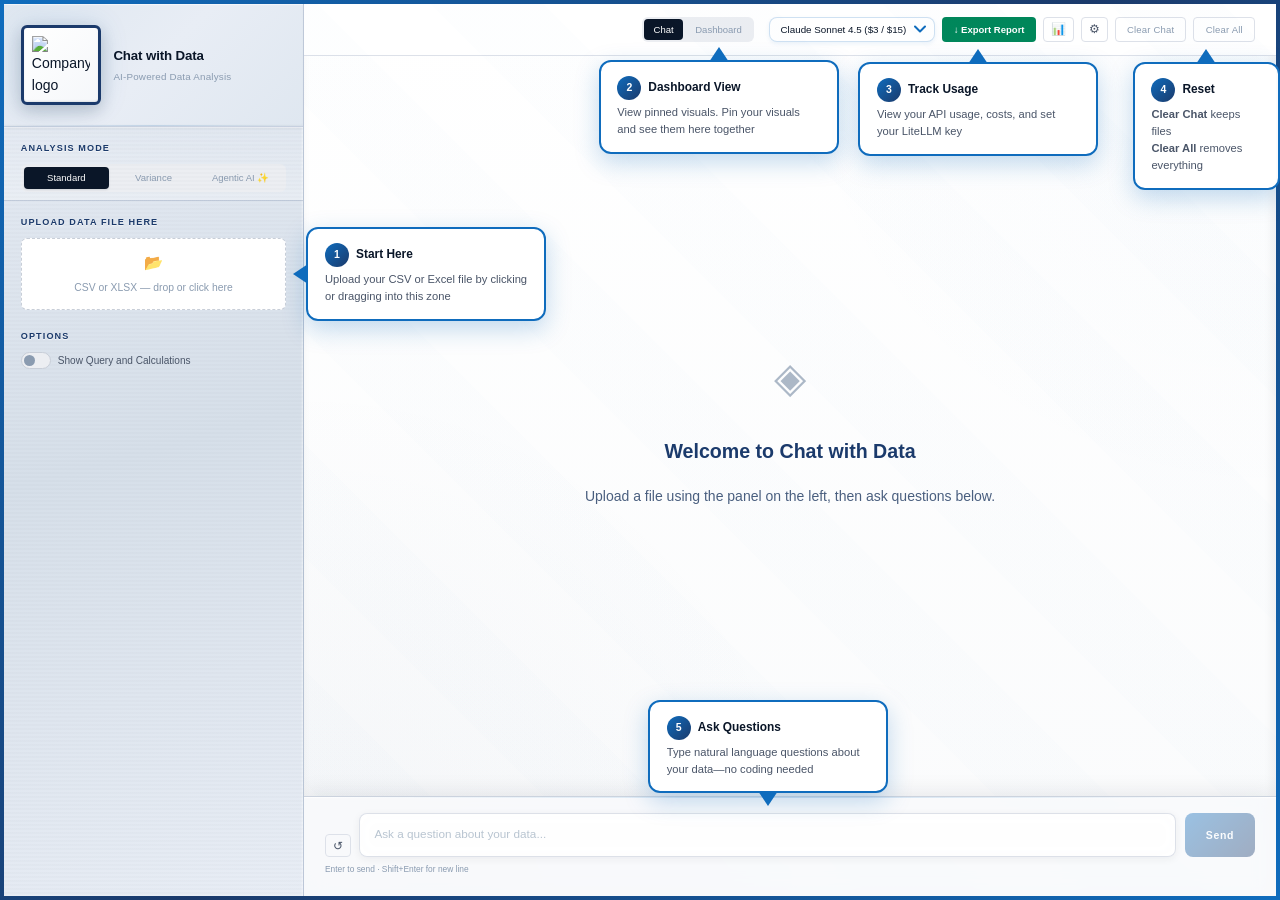
==== commit 4b66f92b: "Shift Track Usage callout 80px left to align with correct button Manual position adjustment to ensur" ====
--- a/dotnet-app/wwwroot/index.html
+++ b/dotnet-app/wwwroot/index.html
@@ -1737,6 +1737,11 @@
         left = rect.left - calloutRect.width - 20;
         top = rect.top + (rect.height / 2) - (calloutRect.height / 2);
         break;
+    }
+
+    // Manual adjustment for Track Usage callout (number 3) - shift left
+    if (tour.number === 3) {
+      left = left - 80;
     }
 
     callout.style.top = `${top}px`;
